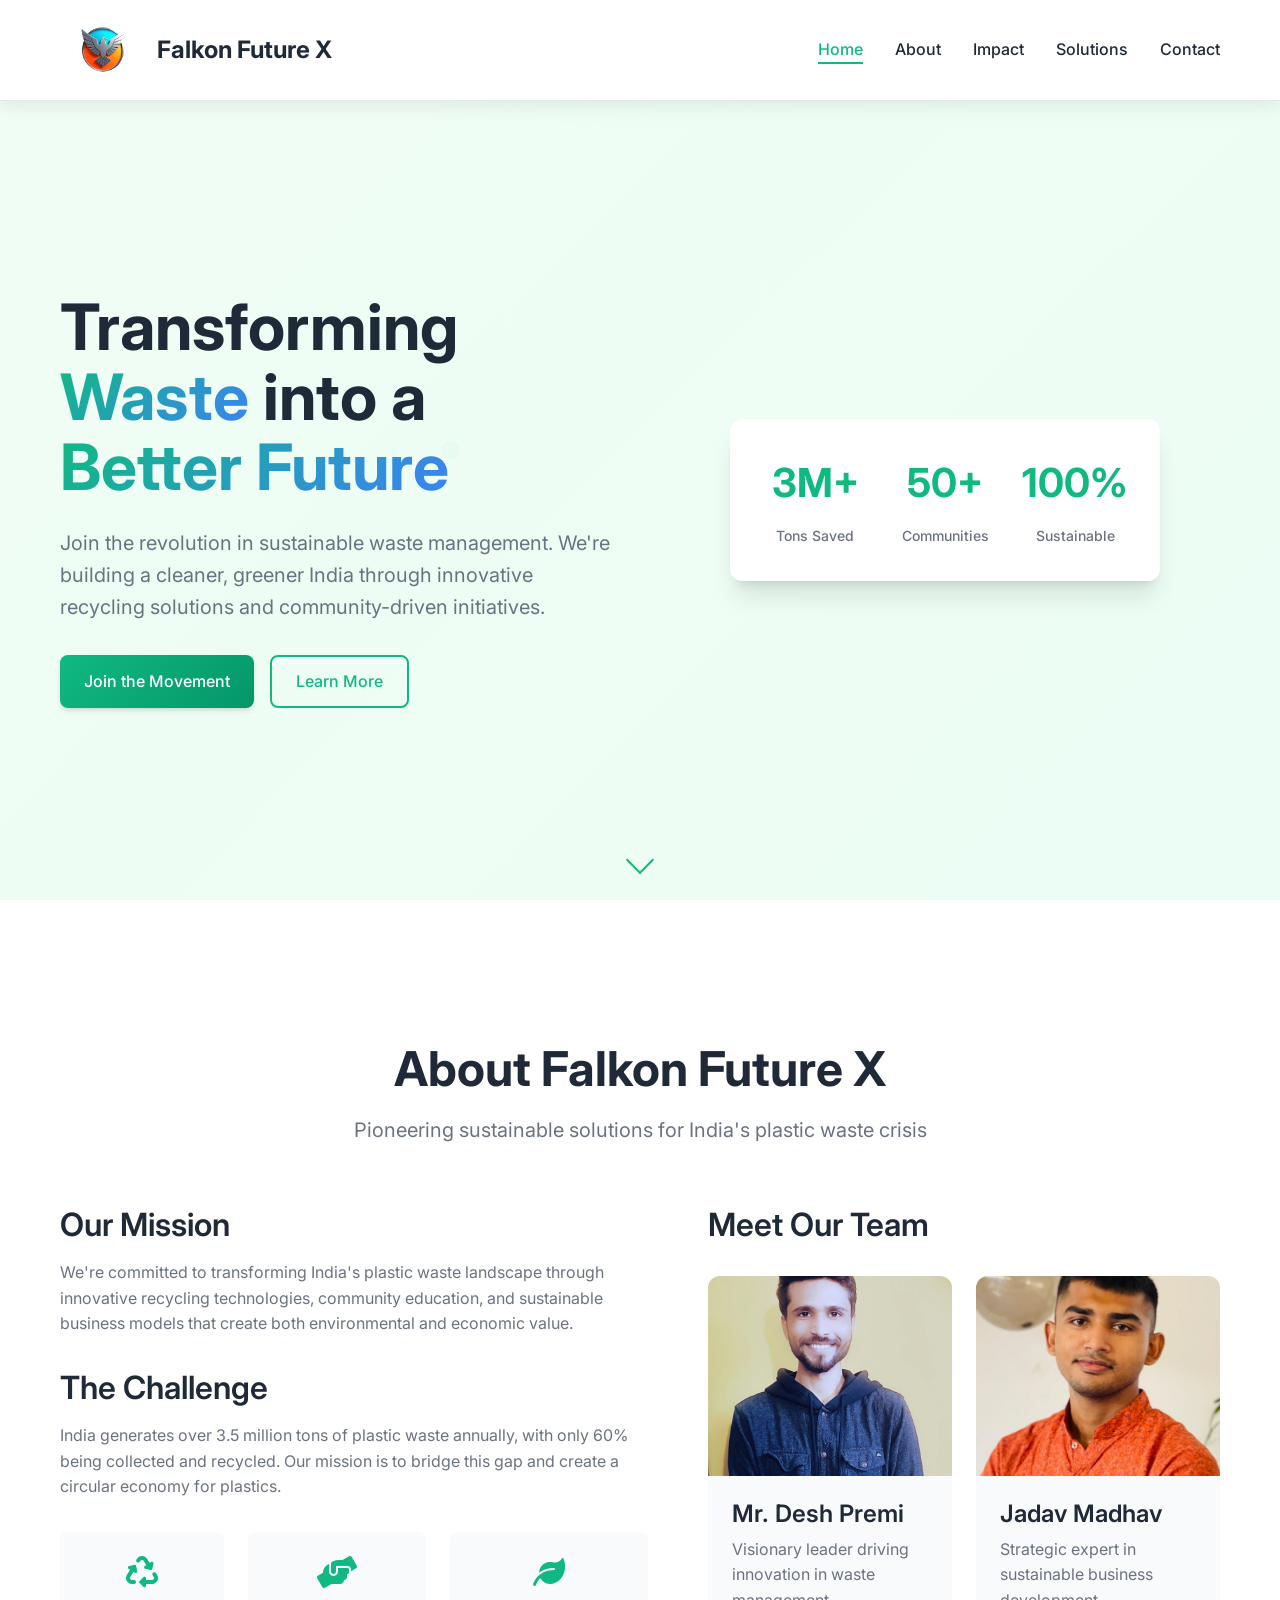
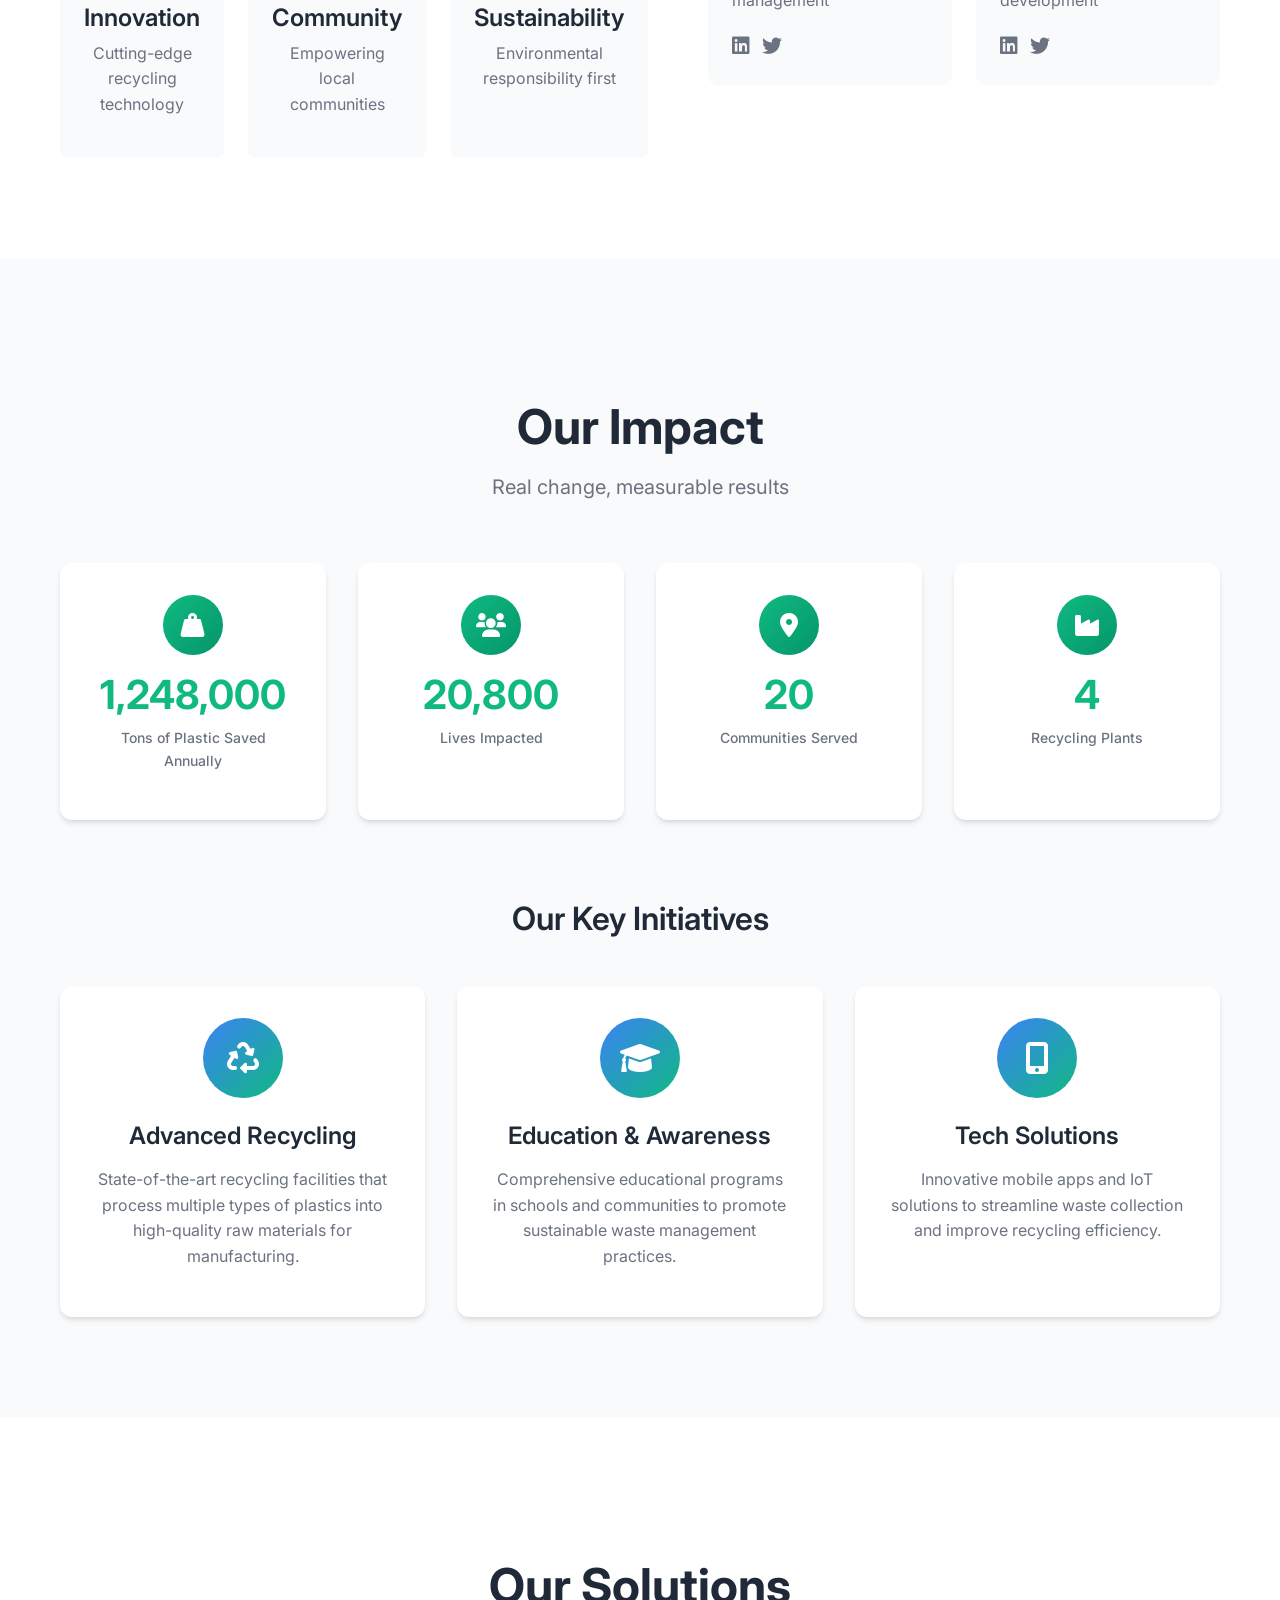
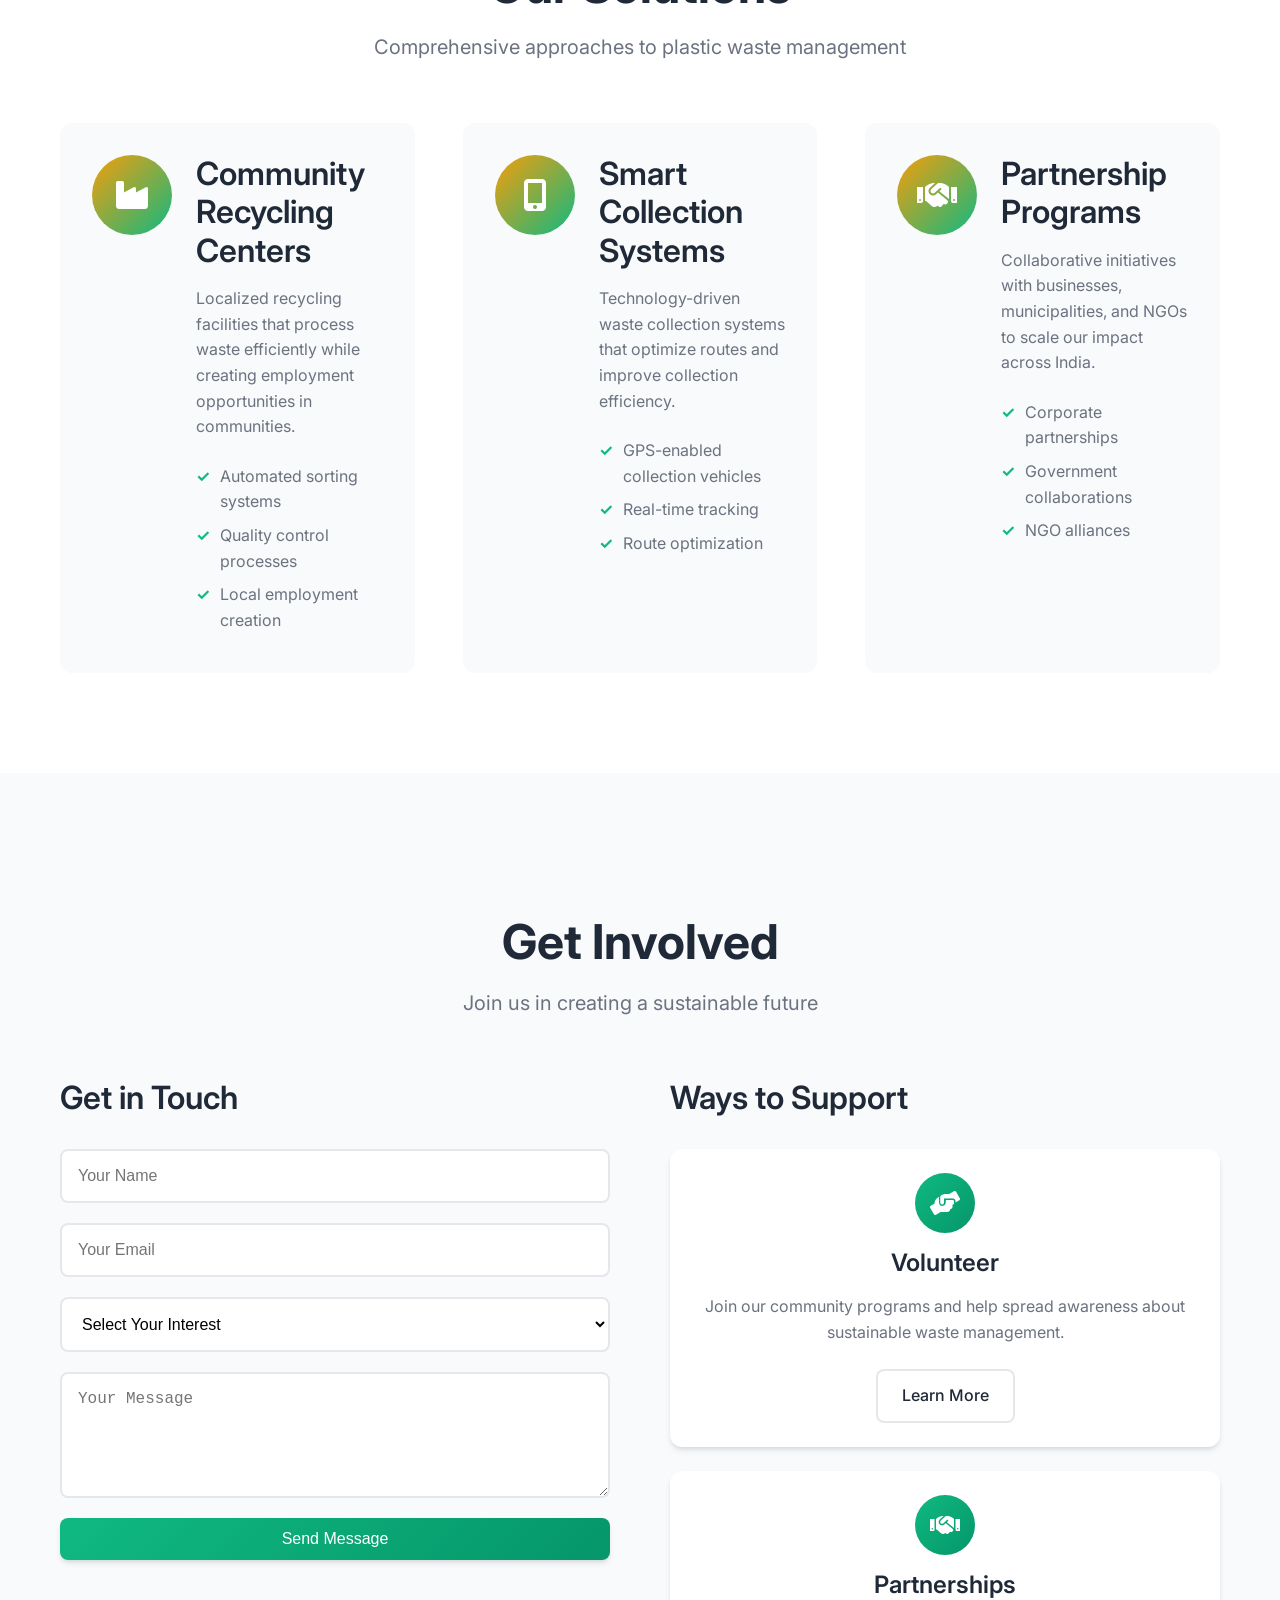
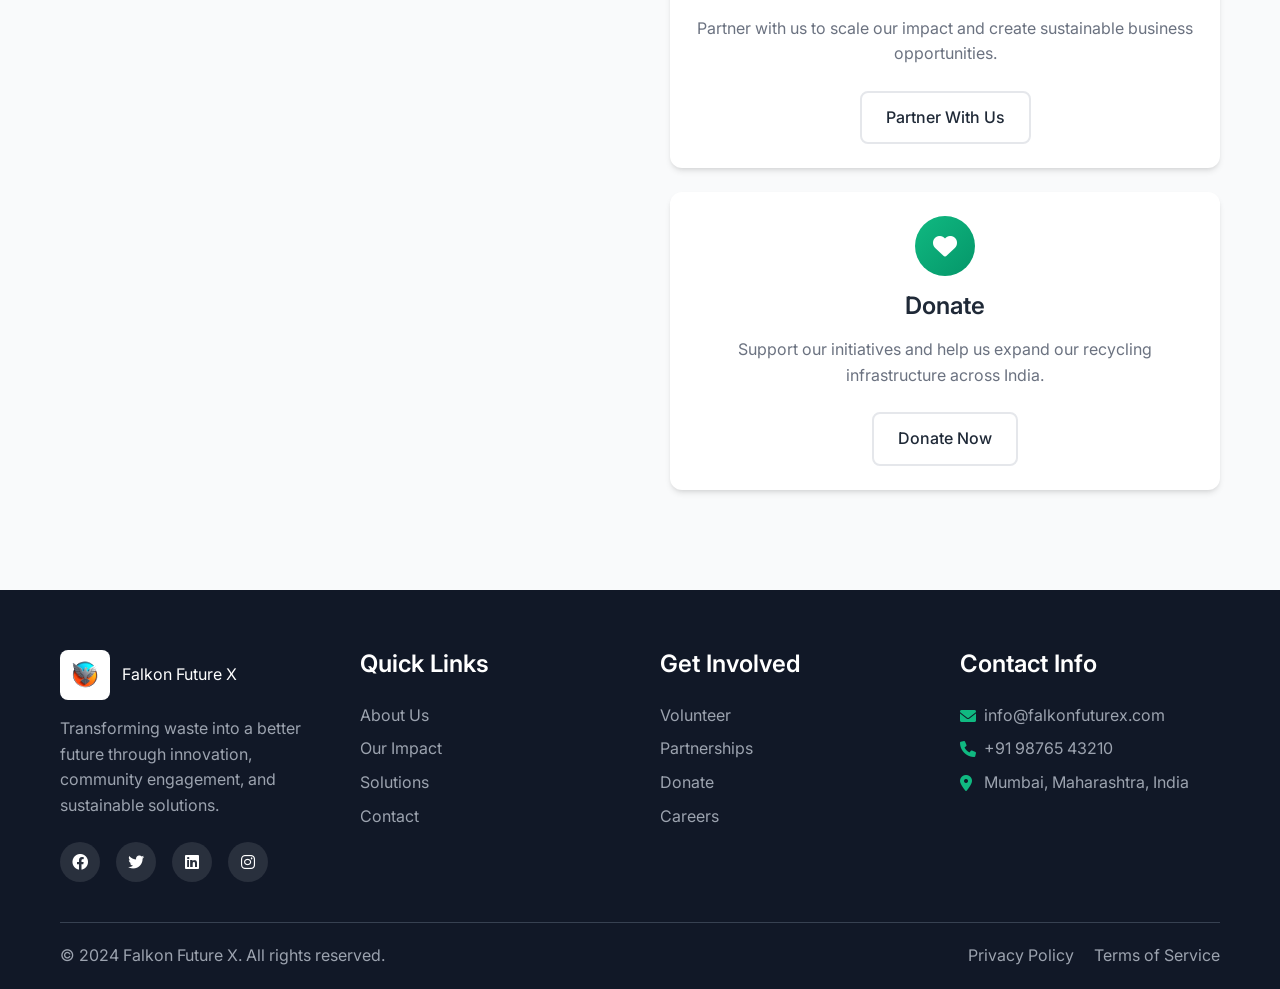
==== index.html @ 0385cdd4 "second commit" ====
<!DOCTYPE html>
<html lang="en">
<head>
    <meta charset="UTF-8">
    <meta name="viewport" content="width=device-width, initial-scale=1.0">
    <title>Falkon Future X - Transforming Waste into a Better Future</title>
    <meta name="description" content="Falkon Future X is leading the charge in transforming plastic waste into sustainable solutions for a better future.">
    <link rel="stylesheet" href="styles.css">
    <link href="https://fonts.googleapis.com/css2?family=Inter:wght@300;400;500;600;700&display=swap" rel="stylesheet">
    <link rel="stylesheet" href="https://cdnjs.cloudflare.com/ajax/libs/font-awesome/6.0.0/css/all.min.css">
</head>
<body>
    <!-- Navigation -->
    <nav class="navbar">
        <div class="nav-container">
            <div class="nav-logo">
                <img src="../BG_logo.jpg" alt="Falkon Future X" class="nav-logo-img">
                <span class="nav-logo-text">Falkon Future X</span>
            </div>
            <ul class="nav-menu">
                <li class="nav-item">
                    <a href="#home" class="nav-link">Home</a>
                </li>
                <li class="nav-item">
                    <a href="#about" class="nav-link">About</a>
                </li>
                <li class="nav-item">
                    <a href="#impact" class="nav-link">Impact</a>
                </li>
                <li class="nav-item">
                    <a href="#solutions" class="nav-link">Solutions</a>
                </li>
                <li class="nav-item">
                    <a href="#contact" class="nav-link">Contact</a>
                </li>
            </ul>
            <div class="hamburger">
                <span class="bar"></span>
                <span class="bar"></span>
                <span class="bar"></span>
            </div>
        </div>
    </nav>

    <!-- Hero Section -->
    <section id="home" class="hero">
        <div class="hero-container">
            <div class="hero-content">
                <h1 class="hero-title">
                    Transforming <span class="highlight">Waste</span> into a 
                    <span class="highlight">Better Future</span>
                </h1>
                <p class="hero-subtitle">
                    Join the revolution in sustainable waste management. We're building a cleaner, greener India through innovative recycling solutions and community-driven initiatives.
                </p>
                <div class="hero-buttons">
                    <a href="#contact" class="btn btn-primary">Join the Movement</a>
                    <a href="#about" class="btn btn-secondary">Learn More</a>
                </div>
            </div>
            <div class="hero-visual">
                <div class="hero-stats">
                    <div class="stat-item">
                        <span class="stat-number">3M+</span>
                        <span class="stat-label">Tons Saved</span>
                    </div>
                    <div class="stat-item">
                        <span class="stat-number">50+</span>
                        <span class="stat-label">Communities</span>
                    </div>
                    <div class="stat-item">
                        <span class="stat-number">100%</span>
                        <span class="stat-label">Sustainable</span>
                    </div>
                </div>
            </div>
        </div>
        <div class="hero-scroll-indicator">
            <div class="scroll-arrow"></div>
        </div>
    </section>

    <!-- About Section -->
    <section id="about" class="about">
        <div class="container">
            <div class="section-header">
                <h2 class="section-title">About Falkon Future X</h2>
                <p class="section-subtitle">Pioneering sustainable solutions for India's plastic waste crisis</p>
            </div>
            
            <div class="about-content">
                <div class="about-text">
                    <h3>Our Mission</h3>
                    <p>We're committed to transforming India's plastic waste landscape through innovative recycling technologies, community education, and sustainable business models that create both environmental and economic value.</p>
                    
                    <h3>The Challenge</h3>
                    <p>India generates over 3.5 million tons of plastic waste annually, with only 60% being collected and recycled. Our mission is to bridge this gap and create a circular economy for plastics.</p>
                    
                    <div class="mission-values">
                        <div class="value-item">
                            <i class="fas fa-recycle"></i>
                            <h4>Innovation</h4>
                            <p>Cutting-edge recycling technology</p>
                        </div>
                        <div class="value-item">
                            <i class="fas fa-hands-helping"></i>
                            <h4>Community</h4>
                            <p>Empowering local communities</p>
                        </div>
                        <div class="value-item">
                            <i class="fas fa-leaf"></i>
                            <h4>Sustainability</h4>
                            <p>Environmental responsibility first</p>
                        </div>
                    </div>
                </div>
                
                <div class="founders-section">
                    <h3>Meet Our Team</h3>
                    <div class="founders">
                        <div class="founder-card">
                            <div class="founder-image">
                                <img src="../founder.jpg" alt="Founder of Falkon Future X">
                            </div>
                            <div class="founder-info">
                                <h4>Mr. Desh Premi</h4>
                                <p>Visionary leader driving innovation in waste management</p>
                                <div class="founder-social">
                                    <a href="#"><i class="fab fa-linkedin"></i></a>
                                    <a href="#"><i class="fab fa-twitter"></i></a>
                                </div>
                            </div>
                        </div>
                        <div class="founder-card">
                            <div class="founder-image">
                                <img src="../co-founder .jpg" alt="Co-Founder of Falkon Future X">
                            </div>
                            <div class="founder-info">
                                <h4>Jadav Madhav</h4>
                                <p>Strategic expert in sustainable business development</p>
                                <div class="founder-social">
                                    <a href="#"><i class="fab fa-linkedin"></i></a>
                                    <a href="#"><i class="fab fa-twitter"></i></a>
                                </div>
                            </div>
                        </div>
                    </div>
                </div>
            </div>
        </div>
    </section>

    <!-- Impact Section -->
    <section id="impact" class="impact">
        <div class="container">
            <div class="section-header">
                <h2 class="section-title">Our Impact</h2>
                <p class="section-subtitle">Real change, measurable results</p>
            </div>
            
            <div class="impact-stats">
                <div class="stat-card">
                    <div class="stat-icon">
                        <i class="fas fa-weight-hanging"></i>
                    </div>
                    <div class="stat-content">
                        <h3 class="stat-number" data-target="3000000">0</h3>
                        <p class="stat-label">Tons of Plastic Saved Annually</p>
                    </div>
                </div>
                <div class="stat-card">
                    <div class="stat-icon">
                        <i class="fas fa-users"></i>
                    </div>
                    <div class="stat-content">
                        <h3 class="stat-number" data-target="50000">0</h3>
                        <p class="stat-label">Lives Impacted</p>
                    </div>
                </div>
                <div class="stat-card">
                    <div class="stat-icon">
                        <i class="fas fa-map-marker-alt"></i>
                    </div>
                    <div class="stat-content">
                        <h3 class="stat-number" data-target="50">0</h3>
                        <p class="stat-label">Communities Served</p>
                    </div>
                </div>
                <div class="stat-card">
                    <div class="stat-icon">
                        <i class="fas fa-industry"></i>
                    </div>
                    <div class="stat-content">
                        <h3 class="stat-number" data-target="10">0</h3>
                        <p class="stat-label">Recycling Plants</p>
                    </div>
                </div>
            </div>
            
            <div class="initiatives">
                <h3>Our Key Initiatives</h3>
                <div class="initiative-cards">
                    <div class="initiative-card">
                        <div class="initiative-icon">
                            <i class="fas fa-recycle"></i>
                        </div>
                        <h4>Advanced Recycling</h4>
                        <p>State-of-the-art recycling facilities that process multiple types of plastics into high-quality raw materials for manufacturing.</p>
                    </div>
                    <div class="initiative-card">
                        <div class="initiative-icon">
                            <i class="fas fa-graduation-cap"></i>
                        </div>
                        <h4>Education & Awareness</h4>
                        <p>Comprehensive educational programs in schools and communities to promote sustainable waste management practices.</p>
                    </div>
                    <div class="initiative-card">
                        <div class="initiative-icon">
                            <i class="fas fa-mobile-alt"></i>
                        </div>
                        <h4>Tech Solutions</h4>
                        <p>Innovative mobile apps and IoT solutions to streamline waste collection and improve recycling efficiency.</p>
                    </div>
                </div>
            </div>
        </div>
    </section>

    <!-- Solutions Section -->
    <section id="solutions" class="solutions">
        <div class="container">
            <div class="section-header">
                <h2 class="section-title">Our Solutions</h2>
                <p class="section-subtitle">Comprehensive approaches to plastic waste management</p>
            </div>
            
            <div class="solutions-grid">
                <div class="solution-item">
                    <div class="solution-image">
                        <i class="fas fa-industry"></i>
                    </div>
                    <div class="solution-content">
                        <h3>Community Recycling Centers</h3>
                        <p>Localized recycling facilities that process waste efficiently while creating employment opportunities in communities.</p>
                        <ul class="solution-features">
                            <li>Automated sorting systems</li>
                            <li>Quality control processes</li>
                            <li>Local employment creation</li>
                        </ul>
                    </div>
                </div>
                
                <div class="solution-item">
                    <div class="solution-image">
                        <i class="fas fa-mobile-alt"></i>
                    </div>
                    <div class="solution-content">
                        <h3>Smart Collection Systems</h3>
                        <p>Technology-driven waste collection systems that optimize routes and improve collection efficiency.</p>
                        <ul class="solution-features">
                            <li>GPS-enabled collection vehicles</li>
                            <li>Real-time tracking</li>
                            <li>Route optimization</li>
                        </ul>
                    </div>
                </div>
                
                <div class="solution-item">
                    <div class="solution-image">
                        <i class="fas fa-handshake"></i>
                    </div>
                    <div class="solution-content">
                        <h3>Partnership Programs</h3>
                        <p>Collaborative initiatives with businesses, municipalities, and NGOs to scale our impact across India.</p>
                        <ul class="solution-features">
                            <li>Corporate partnerships</li>
                            <li>Government collaborations</li>
                            <li>NGO alliances</li>
                        </ul>
                    </div>
                </div>
            </div>
        </div>
    </section>

    <!-- Contact Section -->
    <section id="contact" class="contact">
        <div class="container">
            <div class="section-header">
                <h2 class="section-title">Get Involved</h2>
                <p class="section-subtitle">Join us in creating a sustainable future</p>
            </div>
            
            <div class="contact-content">
                <div class="contact-form">
                    <h3>Get in Touch</h3>
                    <form id="contactForm" class="form">
                        <div class="form-group">
                            <input type="text" id="name" name="name" placeholder="Your Name" required>
                        </div>
                        <div class="form-group">
                            <input type="email" id="email" name="email" placeholder="Your Email" required>
                        </div>
                        <div class="form-group">
                            <select id="interest" name="interest" required>
                                <option value="">Select Your Interest</option>
                                <option value="volunteer">Volunteer</option>
                                <option value="partnership">Partnership</option>
                                <option value="donation">Donation</option>
                                <option value="general">General Inquiry</option>
                            </select>
                        </div>
                        <div class="form-group">
                            <textarea id="message" name="message" placeholder="Your Message" rows="5" required></textarea>
                        </div>
                        <button type="submit" class="btn btn-primary">Send Message</button>
                    </form>
                </div>
                
                <div class="contact-actions">
                    <h3>Ways to Support</h3>
                    <div class="action-cards">
                        <div class="action-card">
                            <div class="action-icon">
                                <i class="fas fa-hands-helping"></i>
                            </div>
                            <h4>Volunteer</h4>
                            <p>Join our community programs and help spread awareness about sustainable waste management.</p>
                            <a href="#" class="btn btn-outline">Learn More</a>
                        </div>
                        
                        <div class="action-card">
                            <div class="action-icon">
                                <i class="fas fa-handshake"></i>
                            </div>
                            <h4>Partnerships</h4>
                            <p>Partner with us to scale our impact and create sustainable business opportunities.</p>
                            <a href="#" class="btn btn-outline">Partner With Us</a>
                        </div>
                        
                        <div class="action-card">
                            <div class="action-icon">
                                <i class="fas fa-heart"></i>
                            </div>
                            <h4>Donate</h4>
                            <p>Support our initiatives and help us expand our recycling infrastructure across India.</p>
                            <a href="#" class="btn btn-outline">Donate Now</a>
                        </div>
                    </div>
                </div>
            </div>
        </div>
    </section>

    <!-- Footer -->
    <footer class="footer">
        <div class="container">
            <div class="footer-content">
                <div class="footer-section">
                    <div class="footer-logo">
                        <img src="../BG_logo.jpg" alt="Falkon Future X" class="footer-logo-img">
                        <span>Falkon Future X</span>
                    </div>
                    <p>Transforming waste into a better future through innovation, community engagement, and sustainable solutions.</p>
                    <div class="social-links">
                        <a href="#"><i class="fab fa-facebook"></i></a>
                        <a href="#"><i class="fab fa-twitter"></i></a>
                        <a href="#"><i class="fab fa-linkedin"></i></a>
                        <a href="#"><i class="fab fa-instagram"></i></a>
                    </div>
                </div>
                
                <div class="footer-section">
                    <h4>Quick Links</h4>
                    <ul>
                        <li><a href="#about">About Us</a></li>
                        <li><a href="#impact">Our Impact</a></li>
                        <li><a href="#solutions">Solutions</a></li>
                        <li><a href="#contact">Contact</a></li>
                    </ul>
                </div>
                
                <div class="footer-section">
                    <h4>Get Involved</h4>
                    <ul>
                        <li><a href="#">Volunteer</a></li>
                        <li><a href="#">Partnerships</a></li>
                        <li><a href="#">Donate</a></li>
                        <li><a href="#">Careers</a></li>
                    </ul>
                </div>
                
                <div class="footer-section">
                    <h4>Contact Info</h4>
                    <div class="contact-info">
                        <p><i class="fas fa-envelope"></i> info@falkonfuturex.com</p>
                        <p><i class="fas fa-phone"></i> +91 98765 43210</p>
                        <p><i class="fas fa-map-marker-alt"></i> Mumbai, Maharashtra, India</p>
                    </div>
                </div>
            </div>
            
            <div class="footer-bottom">
                <p>&copy; 2024 Falkon Future X. All rights reserved.</p>
                <div class="footer-links">
                    <a href="#">Privacy Policy</a>
                    <a href="#">Terms of Service</a>
                </div>
            </div>
        </div>
    </footer>

    <script src="scripts.js"></script>




















</body>
</html>
---- styles.css ----
/* CSS Variables */
:root {
    --primary-color: #10b981;
    --primary-dark: #059669;
    --secondary-color: #3b82f6;
    --accent-color: #f59e0b;
    --text-primary: #1f2937;
    --text-secondary: #6b7280;
    --text-light: #9ca3af;
    --bg-primary: #ffffff;
    --bg-secondary: #f9fafb;
    --bg-dark: #111827;
    --border-color: #e5e7eb;
    --shadow-sm: 0 1px 2px 0 rgb(0 0 0 / 0.05);
    --shadow-md: 0 4px 6px -1px rgb(0 0 0 / 0.1), 0 2px 4px -2px rgb(0 0 0 / 0.1);
    --shadow-lg: 0 10px 15px -3px rgb(0 0 0 / 0.1), 0 4px 6px -4px rgb(0 0 0 / 0.1);
    --shadow-xl: 0 20px 25px -5px rgb(0 0 0 / 0.1), 0 8px 10px -6px rgb(0 0 0 / 0.1);
    --border-radius: 8px;
    --border-radius-lg: 12px;
    --transition: all 0.3s ease;
}

/* Reset and Base Styles */
* {
    margin: 0;
    padding: 0;
    box-sizing: border-box;
}

html {
    scroll-behavior: smooth;
}

body {
    font-family: 'Inter', -apple-system, BlinkMacSystemFont, 'Segoe UI', Roboto, sans-serif;
    line-height: 1.6;
    color: var(--text-primary);
    background-color: var(--bg-primary);
    overflow-x: hidden;
}

.container {
    max-width: 1200px;
    margin: 0 auto;
    padding: 0 20px;
}

/* Typography */
h1, h2, h3, h4, h5, h6 {
    font-weight: 600;
    line-height: 1.2;
    margin-bottom: 1rem;
}

h1 { font-size: clamp(2.5rem, 5vw, 4rem); }
h2 { font-size: clamp(2rem, 4vw, 3rem); }
h3 { font-size: clamp(1.5rem, 3vw, 2rem); }
h4 { font-size: clamp(1.25rem, 2.5vw, 1.5rem); }

p {
    margin-bottom: 1rem;
    color: var(--text-secondary);
}

/* Buttons */
.btn {
    display: inline-flex;
    align-items: center;
    justify-content: center;
    padding: 12px 24px;
    border-radius: var(--border-radius);
    text-decoration: none;
    font-weight: 500;
    transition: var(--transition);
    border: none;
    cursor: pointer;
    font-size: 1rem;
    gap: 8px;
}

.btn-primary {
    background: linear-gradient(135deg, var(--primary-color), var(--primary-dark));
    color: white;
    box-shadow: var(--shadow-md);
}

.btn-primary:hover {
    transform: translateY(-2px);
    box-shadow: var(--shadow-lg);
}

.btn-secondary {
    background: transparent;
    color: var(--primary-color);
    border: 2px solid var(--primary-color);
}

.btn-secondary:hover {
    background: var(--primary-color);
    color: white;
    transform: translateY(-2px);
}

.btn-outline {
    background: transparent;
    color: var(--text-primary);
    border: 2px solid var(--border-color);
}

.btn-outline:hover {
    border-color: var(--primary-color);
    color: var(--primary-color);
}

/* Navigation */
.navbar {
    position: fixed;
    top: 0;
    width: 100%;
    background: rgba(255, 255, 255, 0.98);
    backdrop-filter: blur(15px);
    z-index: 1000;
    transition: var(--transition);
    border-bottom: 1px solid var(--border-color);
    box-shadow: 0 2px 20px rgba(0, 0, 0, 0.1);
}

.nav-container {
    max-width: 1200px;
    margin: 0 auto;
    padding: 0 20px;
    display: flex;
    justify-content: space-between;
    align-items: center;
    height: 100px;
}

.nav-logo {
    display: flex;
    align-items: center;
    gap: 12px;
}

.nav-logo-img {
    width: 85px;
    height: 85px;
    border-radius: 8px;
    object-fit: contain;
    filter: brightness(1.1) contrast(1.1);
}

.nav-logo-text {
    font-weight: 700;
    font-size: 1.5rem;
    color: var(--text-primary);
}

.nav-menu {
    display: flex;
    list-style: none;
    gap: 32px;
}

.nav-link {
    text-decoration: none;
    color: var(--text-primary);
    font-weight: 500;
    transition: var(--transition);
    position: relative;
}

.nav-link:hover {
    color: var(--primary-color);
}

.nav-link::after {
    content: '';
    position: absolute;
    bottom: -5px;
    left: 0;
    width: 0;
    height: 2px;
    background: var(--primary-color);
    transition: var(--transition);
}

.nav-link:hover::after {
    width: 100%;
}

.hamburger {
    display: none;
    flex-direction: column;
    cursor: pointer;
}

.bar {
    width: 25px;
    height: 3px;
    background: var(--text-primary);
    margin: 3px 0;
    transition: var(--transition);
}

/* Hero Section */
.hero {
    min-height: 100vh;
    display: flex;
    align-items: center;
    background: linear-gradient(135deg, #f0fdf4 0%, #ecfdf5 100%);
    position: relative;
    overflow: hidden;
    padding-top: 100px; /* Add padding to account for fixed navbar */
}

.hero::before {
    content: '';
    position: absolute;
    top: 0;
    left: 0;
    right: 0;
    bottom: 0;
    background: url('data:image/svg+xml,<svg xmlns="http://www.w3.org/2000/svg" viewBox="0 0 100 100"><defs><pattern id="grain" width="100" height="100" patternUnits="userSpaceOnUse"><circle cx="50" cy="50" r="1" fill="%2310b981" opacity="0.1"/></pattern></defs><rect width="100" height="100" fill="url(%23grain)"/></svg>');
    opacity: 0.3;
}

.hero-container {
    max-width: 1200px;
    margin: 0 auto;
    padding: 0 20px;
    display: grid;
    grid-template-columns: 1fr 1fr;
    gap: 60px;
    align-items: center;
    position: relative;
    z-index: 1;
}

.hero-title {
    font-size: clamp(2.5rem, 5vw, 4rem);
    font-weight: 700;
    line-height: 1.1;
    margin-bottom: 1.5rem;
    color: var(--text-primary);
}

.highlight {
    background: linear-gradient(135deg, var(--primary-color), var(--secondary-color));
    -webkit-background-clip: text;
    -webkit-text-fill-color: transparent;
    background-clip: text;
}

.hero-subtitle {
    font-size: 1.25rem;
    color: var(--text-secondary);
    margin-bottom: 2rem;
    line-height: 1.6;
}

.hero-buttons {
    display: flex;
    gap: 16px;
    flex-wrap: wrap;
}

.hero-visual {
    display: flex;
    justify-content: center;
    align-items: center;
}

.hero-stats {
    display: grid;
    grid-template-columns: repeat(3, 1fr);
    gap: 24px;
    background: white;
    padding: 32px;
    border-radius: var(--border-radius-lg);
    box-shadow: var(--shadow-xl);
}

.stat-item {
    text-align: center;
}

.stat-number {
    display: block;
    font-size: 2rem;
    font-weight: 700;
    color: var(--primary-color);
    margin-bottom: 8px;
}

.stat-label {
    font-size: 0.875rem;
    color: var(--text-secondary);
    font-weight: 500;
}

.hero-scroll-indicator {
    position: absolute;
    bottom: 30px;
    left: 50%;
    transform: translateX(-50%);
    animation: bounce 2s infinite;
}

.scroll-arrow {
    width: 20px;
    height: 20px;
    border-right: 2px solid var(--primary-color);
    border-bottom: 2px solid var(--primary-color);
    transform: rotate(45deg);
}

@keyframes bounce {
    0%, 20%, 50%, 80%, 100% { transform: translateX(-50%) translateY(0); }
    40% { transform: translateX(-50%) translateY(-10px); }
    60% { transform: translateX(-50%) translateY(-5px); }
}

/* Section Headers */
.section-header {
    text-align: center;
    margin-bottom: 60px;
    padding-top: 20px; /* Extra padding to prevent overlap */
}

.section-title {
    font-size: clamp(2rem, 4vw, 3rem);
    font-weight: 700;
    color: var(--text-primary);
    margin-bottom: 1rem;
}

.section-subtitle {
    font-size: 1.25rem;
    color: var(--text-secondary);
    max-width: 600px;
    margin: 0 auto;
}

/* About Section */
.about {
    padding: 120px 0 100px;
    background: var(--bg-primary);
}

.about-content {
    display: grid;
    grid-template-columns: 1fr 1fr;
    gap: 60px;
    align-items: start;
}

.about-text h3 {
    color: var(--text-primary);
    margin-bottom: 1rem;
    margin-top: 2rem;
}

.about-text h3:first-child {
    margin-top: 0;
}

.mission-values {
    display: grid;
    grid-template-columns: repeat(3, 1fr);
    gap: 24px;
    margin-top: 2rem;
}

.value-item {
    text-align: center;
    padding: 24px;
    background: var(--bg-secondary);
    border-radius: var(--border-radius);
    transition: var(--transition);
}

.value-item:hover {
    transform: translateY(-5px);
    box-shadow: var(--shadow-lg);
}

.value-item i {
    font-size: 2rem;
    color: var(--primary-color);
    margin-bottom: 1rem;
}

.value-item h4 {
    color: var(--text-primary);
    margin-bottom: 0.5rem;
}

.founders-section h3 {
    color: var(--text-primary);
    margin-bottom: 2rem;
}

.founders {
    display: grid;
    grid-template-columns: 1fr 1fr;
    gap: 24px;
}

.founder-card {
    background: var(--bg-secondary);
    border-radius: var(--border-radius-lg);
    overflow: hidden;
    transition: var(--transition);
}

.founder-card:hover {
    transform: translateY(-5px);
    box-shadow: var(--shadow-lg);
}

.founder-image {
    width: 100%;
    height: 200px;
    overflow: hidden;
}

.founder-image img {
    width: 100%;
    height: 100%;
    object-fit: cover;
    transition: var(--transition);
}

.founder-card:hover .founder-image img {
    transform: scale(1.05);
}

.founder-info {
    padding: 24px;
}

.founder-info h4 {
    color: var(--text-primary);
    margin-bottom: 0.5rem;
}

.founder-info p {
    color: var(--text-secondary);
    margin-bottom: 1rem;
}

.founder-social {
    display: flex;
    gap: 12px;
}

.founder-social a {
    color: var(--text-secondary);
    font-size: 1.25rem;
    transition: var(--transition);
}

.founder-social a:hover {
    color: var(--primary-color);
}

/* Impact Section */
.impact {
    padding: 120px 0 100px;
    background: var(--bg-secondary);
}

.impact-stats {
    display: grid;
    grid-template-columns: repeat(auto-fit, minmax(250px, 1fr));
    gap: 32px;
    margin-bottom: 80px;
}

.stat-card {
    background: white;
    padding: 32px;
    border-radius: var(--border-radius-lg);
    text-align: center;
    box-shadow: var(--shadow-md);
    transition: var(--transition);
}

.stat-card:hover {
    transform: translateY(-5px);
    box-shadow: var(--shadow-xl);
}

.stat-icon {
    width: 60px;
    height: 60px;
    background: linear-gradient(135deg, var(--primary-color), var(--primary-dark));
    border-radius: 50%;
    display: flex;
    align-items: center;
    justify-content: center;
    margin: 0 auto 1rem;
}

.stat-icon i {
    font-size: 1.5rem;
    color: white;
}

.stat-number {
    font-size: 2.5rem;
    font-weight: 700;
    color: var(--primary-color);
    margin-bottom: 0.5rem;
}

.stat-label {
    color: var(--text-secondary);
    font-weight: 500;
}

.initiatives h3 {
    text-align: center;
    margin-bottom: 3rem;
    color: var(--text-primary);
}

.initiative-cards {
    display: grid;
    grid-template-columns: repeat(auto-fit, minmax(300px, 1fr));
    gap: 32px;
}

.initiative-card {
    background: white;
    padding: 32px;
    border-radius: var(--border-radius-lg);
    text-align: center;
    box-shadow: var(--shadow-md);
    transition: var(--transition);
}

.initiative-card:hover {
    transform: translateY(-5px);
    box-shadow: var(--shadow-xl);
}

.initiative-icon {
    width: 80px;
    height: 80px;
    background: linear-gradient(135deg, var(--secondary-color), var(--primary-color));
    border-radius: 50%;
    display: flex;
    align-items: center;
    justify-content: center;
    margin: 0 auto 1.5rem;
}

.initiative-icon i {
    font-size: 2rem;
    color: white;
}

.initiative-card h4 {
    color: var(--text-primary);
    margin-bottom: 1rem;
}

.initiative-card p {
    color: var(--text-secondary);
}

/* Solutions Section */
.solutions {
    padding: 120px 0 100px;
    background: var(--bg-primary);
}

.solutions-grid {
    display: grid;
    grid-template-columns: repeat(auto-fit, minmax(350px, 1fr));
    gap: 48px;
}

.solution-item {
    display: grid;
    grid-template-columns: auto 1fr;
    gap: 24px;
    align-items: start;
    padding: 32px;
    background: var(--bg-secondary);
    border-radius: var(--border-radius-lg);
    transition: var(--transition);
}

.solution-item:hover {
    transform: translateY(-5px);
    box-shadow: var(--shadow-lg);
}

.solution-image {
    width: 80px;
    height: 80px;
    background: linear-gradient(135deg, var(--accent-color), var(--primary-color));
    border-radius: 50%;
    display: flex;
    align-items: center;
    justify-content: center;
    flex-shrink: 0;
}

.solution-image i {
    font-size: 2rem;
    color: white;
}

.solution-content h3 {
    color: var(--text-primary);
    margin-bottom: 1rem;
}

.solution-content p {
    color: var(--text-secondary);
    margin-bottom: 1.5rem;
}

.solution-features {
    list-style: none;
}

.solution-features li {
    color: var(--text-secondary);
    margin-bottom: 0.5rem;
    position: relative;
    padding-left: 1.5rem;
}

.solution-features li::before {
    content: '✓';
    position: absolute;
    left: 0;
    color: var(--primary-color);
    font-weight: bold;
}

/* Contact Section */
.contact {
    padding: 120px 0 100px;
    background: var(--bg-secondary);
}

.contact-content {
    display: grid;
    grid-template-columns: 1fr 1fr;
    gap: 60px;
}

.contact-form h3 {
    color: var(--text-primary);
    margin-bottom: 2rem;
}

.form {
    display: flex;
    flex-direction: column;
    gap: 20px;
}

.form-group {
    display: flex;
    flex-direction: column;
}

.form-group input,
.form-group select,
.form-group textarea {
    padding: 16px;
    border: 2px solid var(--border-color);
    border-radius: var(--border-radius);
    font-size: 1rem;
    transition: var(--transition);
    background: white;
}

.form-group input:focus,
.form-group select:focus,
.form-group textarea:focus {
    outline: none;
    border-color: var(--primary-color);
    box-shadow: 0 0 0 3px rgba(16, 185, 129, 0.1);
}

.contact-actions h3 {
    color: var(--text-primary);
    margin-bottom: 2rem;
}

.action-cards {
    display: grid;
    gap: 24px;
}

.action-card {
    background: white;
    padding: 24px;
    border-radius: var(--border-radius-lg);
    text-align: center;
    box-shadow: var(--shadow-md);
    transition: var(--transition);
}

.action-card:hover {
    transform: translateY(-5px);
    box-shadow: var(--shadow-lg);
}

.action-icon {
    width: 60px;
    height: 60px;
    background: linear-gradient(135deg, var(--primary-color), var(--primary-dark));
    border-radius: 50%;
    display: flex;
    align-items: center;
    justify-content: center;
    margin: 0 auto 1rem;
}

.action-icon i {
    font-size: 1.5rem;
    color: white;
}

.action-card h4 {
    color: var(--text-primary);
    margin-bottom: 1rem;
}

.action-card p {
    color: var(--text-secondary);
    margin-bottom: 1.5rem;
}

/* Footer */
.footer {
    background: var(--bg-dark);
    color: white;
    padding: 60px 0 20px;
}

.footer-content {
    display: grid;
    grid-template-columns: repeat(auto-fit, minmax(250px, 1fr));
    gap: 40px;
    margin-bottom: 40px;
}

.footer-logo {
    display: flex;
    align-items: center;
    gap: 12px;
    margin-bottom: 1rem;
}

.footer-logo-img {
    width: 50px;
    height: 50px;
    border-radius: 8px;
    object-fit: contain;
    filter: brightness(1.1) contrast(1.1);
}

.footer-section h4 {
    color: white;
    margin-bottom: 1.5rem;
}

.footer-section p {
    color: #9ca3af;
    margin-bottom: 1.5rem;
}

.footer-section ul {
    list-style: none;
}

.footer-section ul li {
    margin-bottom: 0.5rem;
}

.footer-section ul li a {
    color: #9ca3af;
    text-decoration: none;
    transition: var(--transition);
}

.footer-section ul li a:hover {
    color: var(--primary-color);
}

.social-links {
    display: flex;
    gap: 16px;
}

.social-links a {
    width: 40px;
    height: 40px;
    background: rgba(255, 255, 255, 0.1);
    border-radius: 50%;
    display: flex;
    align-items: center;
    justify-content: center;
    color: white;
    text-decoration: none;
    transition: var(--transition);
}

.social-links a:hover {
    background: var(--primary-color);
    transform: translateY(-2px);
}

.contact-info p {
    display: flex;
    align-items: center;
    gap: 8px;
    color: #9ca3af;
    margin-bottom: 0.5rem;
}

.contact-info i {
    color: var(--primary-color);
    width: 16px;
}

.footer-bottom {
    border-top: 1px solid #374151;
    padding-top: 20px;
    display: flex;
    justify-content: space-between;
    align-items: center;
    flex-wrap: wrap;
    gap: 20px;
}

.footer-bottom p {
    color: #9ca3af;
    margin: 0;
}

.footer-links {
    display: flex;
    gap: 20px;
}

.footer-links a {
    color: #9ca3af;
    text-decoration: none;
    transition: var(--transition);
}

.footer-links a:hover {
    color: var(--primary-color);
}

/* Responsive Design */

/* Large Tablets and Small Laptops */
@media (max-width: 1024px) {
    .container {
        padding: 0 30px;
    }
    
    .hero-container {
        gap: 40px;
    }
    
    .hero-stats {
        grid-template-columns: repeat(3, 1fr);
        gap: 20px;
        padding: 24px;
    }
    
    .about-content {
        gap: 40px;
    }
    
    .solutions-grid {
        grid-template-columns: repeat(auto-fit, minmax(300px, 1fr));
        gap: 32px;
    }
}

/* Tablets */
@media (max-width: 768px) {
    .nav-container {
        height: 90px;
        padding: 0 16px;
    }
    
    .nav-logo-img {
        width: 70px;
        height: 70px;
    }
    
    .nav-logo-text {
        font-size: 1.25rem;
    }
    
    .nav-menu {
        position: fixed;
        left: -100%;
        top: 90px;
        flex-direction: column;
        background-color: white;
        width: 100%;
        text-align: center;
        transition: 0.3s;
        box-shadow: var(--shadow-lg);
        padding: 20px 0;
    }

    .nav-menu.active {
        left: 0;
    }

    .hamburger {
        display: flex;
    }

    .hamburger.active .bar:nth-child(2) {
        opacity: 0;
    }

    .hamburger.active .bar:nth-child(1) {
        transform: translateY(8px) rotate(45deg);
    }

    .hamburger.active .bar:nth-child(3) {
        transform: translateY(-8px) rotate(-45deg);
    }

    .hero {
        padding-top: 90px;
    }
    
    .hero-container {
        grid-template-columns: 1fr;
        text-align: center;
        gap: 40px;
    }

    .hero-buttons {
        justify-content: center;
    }
    
    .hero-stats {
        grid-template-columns: repeat(3, 1fr);
        gap: 16px;
        padding: 20px;
    }

    .about-content {
        grid-template-columns: 1fr;
        gap: 40px;
    }

    .mission-values {
        grid-template-columns: repeat(3, 1fr);
        gap: 16px;
    }

    .founders {
        grid-template-columns: 1fr 1fr;
        gap: 20px;
    }
    
    .founder-card {
        padding: 16px;
    }
    
    .founder-image {
        height: 150px;
    }

    .contact-content {
        grid-template-columns: 1fr;
        gap: 40px;
    }
    
    .impact-stats {
        grid-template-columns: repeat(2, 1fr);
        gap: 24px;
    }
    
    .initiative-cards {
        grid-template-columns: repeat(auto-fit, minmax(250px, 1fr));
        gap: 24px;
    }
    
    .solutions-grid {
        grid-template-columns: 1fr;
        gap: 32px;
    }
    
    .solution-item {
        grid-template-columns: 1fr;
        text-align: center;
        gap: 20px;
    }
    
    .solution-image {
        margin: 0 auto;
    }

    .footer-content {
        grid-template-columns: repeat(2, 1fr);
        gap: 30px;
    }

    .footer-bottom {
        flex-direction: column;
        text-align: center;
        gap: 16px;
    }
}

/* Mobile Devices */
@media (max-width: 480px) {
    .container {
        padding: 0 16px;
    }
    
    .nav-container {
        height: 80px;
        padding: 0 12px;
    }
    
    .nav-logo-img {
        width: 60px;
        height: 60px;
    }
    
    .nav-logo-text {
        font-size: 1.1rem;
    }
    
    .nav-menu {
        top: 80px;
    }
    
    .hero {
        padding-top: 80px;
        min-height: 90vh;
    }
    
    .hero-title {
        font-size: clamp(2rem, 8vw, 2.5rem);
    }
    
    .hero-subtitle {
        font-size: 1rem;
    }
    
    .hero-buttons {
        flex-direction: column;
        gap: 12px;
    }
    
    .btn {
        width: 100%;
        justify-content: center;
    }

    .hero-stats {
        grid-template-columns: 1fr;
        gap: 16px;
        padding: 16px;
    }
    
    .stat-number {
        font-size: 2rem;
    }
    
    .stat-label {
        font-size: 0.8rem;
    }

    .section-title {
        font-size: clamp(1.5rem, 6vw, 2rem);
    }
    
    .section-subtitle {
        font-size: 1rem;
    }
    
    .about, .impact, .solutions, .contact {
        padding: 80px 0 60px;
    }

    .mission-values {
        grid-template-columns: 1fr;
        gap: 16px;
    }
    
    .value-item {
        padding: 20px 16px;
    }
    
    .value-item i {
        font-size: 1.5rem;
    }

    .founders {
        grid-template-columns: 1fr;
        gap: 24px;
    }
    
    .founder-image {
        height: 180px;
    }
    
    .founder-info {
        padding: 20px 16px;
    }

    .impact-stats {
        grid-template-columns: 1fr;
        gap: 20px;
    }
    
    .stat-card {
        padding: 24px 20px;
    }
    
    .stat-number {
        font-size: 2rem;
    }
    
    .initiative-cards {
        grid-template-columns: 1fr;
        gap: 20px;
    }
    
    .initiative-card {
        padding: 24px 20px;
    }
    
    .initiative-icon {
        width: 60px;
        height: 60px;
    }
    
    .initiative-icon i {
        font-size: 1.5rem;
    }

    .solutions-grid {
        grid-template-columns: 1fr;
        gap: 24px;
    }
    
    .solution-item {
        grid-template-columns: 1fr;
        text-align: center;
        padding: 24px 20px;
        gap: 16px;
    }
    
    .solution-image {
        margin: 0 auto;
        width: 60px;
        height: 60px;
    }
    
    .solution-image i {
        font-size: 1.5rem;
    }

    .contact-content {
        gap: 32px;
    }
    
    .contact-form, .contact-actions {
        padding: 0;
    }
    
    .action-cards {
        gap: 20px;
    }
    
    .action-card {
        padding: 20px 16px;
    }
    
    .action-icon {
        width: 50px;
        height: 50px;
    }
    
    .action-icon i {
        font-size: 1.25rem;
    }

    .footer-content {
        grid-template-columns: 1fr;
        gap: 24px;
        text-align: center;
    }
    
    .footer-section {
        padding: 0;
    }
    
    .social-links {
        justify-content: center;
    }
    
    .footer-bottom {
        gap: 12px;
    }
}

/* Extra Small Mobile Devices */
@media (max-width: 360px) {
    .container {
        padding: 0 12px;
    }
    
    .nav-container {
        height: 70px;
    }
    
    .nav-logo-img {
        width: 50px;
        height: 50px;
    }
    
    .nav-logo-text {
        font-size: 1rem;
    }
    
    .nav-menu {
        top: 70px;
    }
    
    .hero {
        padding-top: 70px;
    }
    
    .hero-title {
        font-size: 1.8rem;
    }
    
    .hero-subtitle {
        font-size: 0.9rem;
    }
    
    .section-title {
        font-size: 1.5rem;
    }
    
    .section-subtitle {
        font-size: 0.9rem;
    }
    
    .about, .impact, .solutions, .contact {
        padding: 60px 0 40px;
    }
    
    .stat-card, .initiative-card, .action-card {
        padding: 20px 16px;
    }
    
    .founder-image {
        height: 150px;
    }
    
    .solution-image {
        width: 50px;
        height: 50px;
    }
    
    .solution-image i {
        font-size: 1.25rem;
    }
}

/* Animations */
@keyframes fadeInUp {
    from {
        opacity: 0;
        transform: translateY(30px);
    }
    to {
        opacity: 1;
        transform: translateY(0);
    }
}

@keyframes fadeInLeft {
    from {
        opacity: 0;
        transform: translateX(-30px);
    }
    to {
        opacity: 1;
        transform: translateX(0);
    }
}

@keyframes fadeInRight {
    from {
        opacity: 0;
        transform: translateX(30px);
    }
    to {
        opacity: 1;
        transform: translateX(0);
    }
}

.fade-in-up {
    animation: fadeInUp 0.6s ease-out;
}

.fade-in-left {
    animation: fadeInLeft 0.6s ease-out;
}

.fade-in-right {
    animation: fadeInRight 0.6s ease-out;
}

/* Utility Classes */
.text-center { text-align: center; }
.text-left { text-align: left; }
.text-right { text-align: right; }

.mb-1 { margin-bottom: 0.5rem; }
.mb-2 { margin-bottom: 1rem; }
.mb-3 { margin-bottom: 1.5rem; }
.mb-4 { margin-bottom: 2rem; }

.mt-1 { margin-top: 0.5rem; }
.mt-2 { margin-top: 1rem; }
.mt-3 { margin-top: 1.5rem; }
.mt-4 { margin-top: 2rem; }

.hidden { display: none; }
.visible { display: block; }
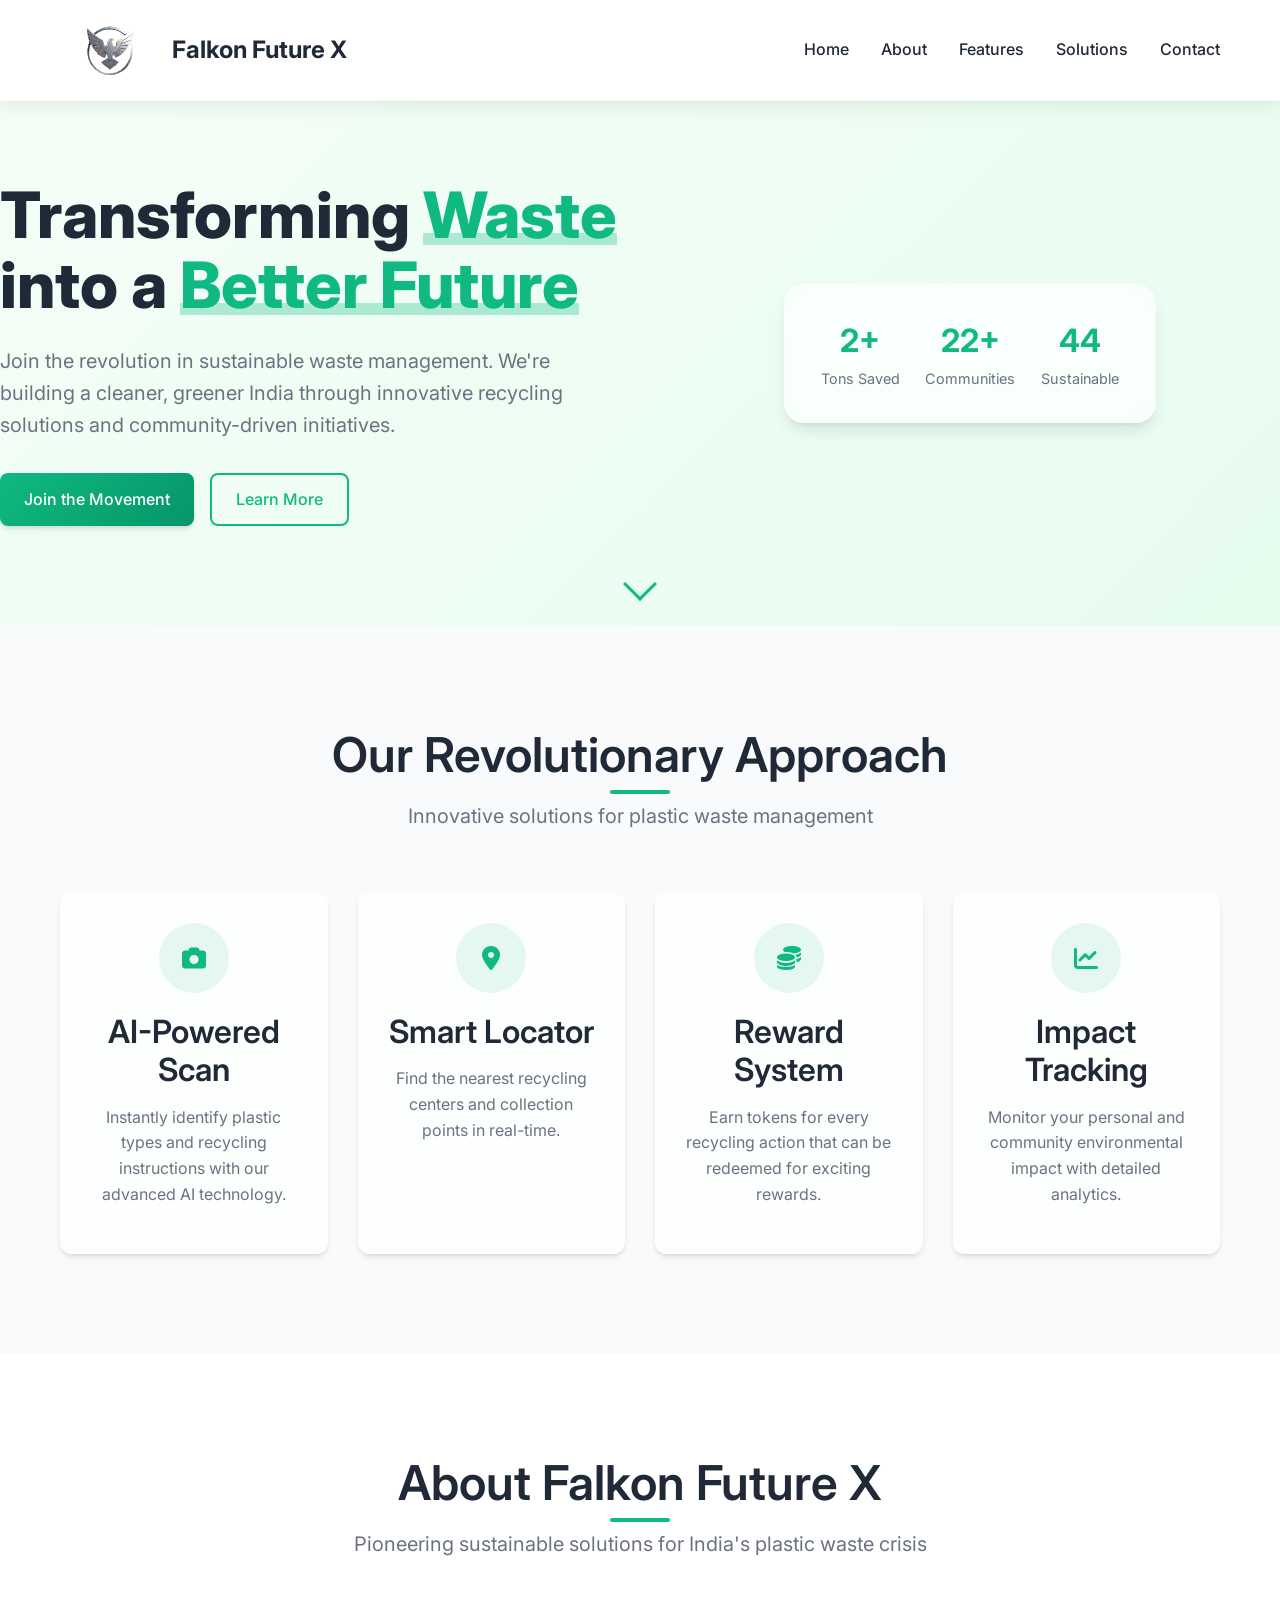
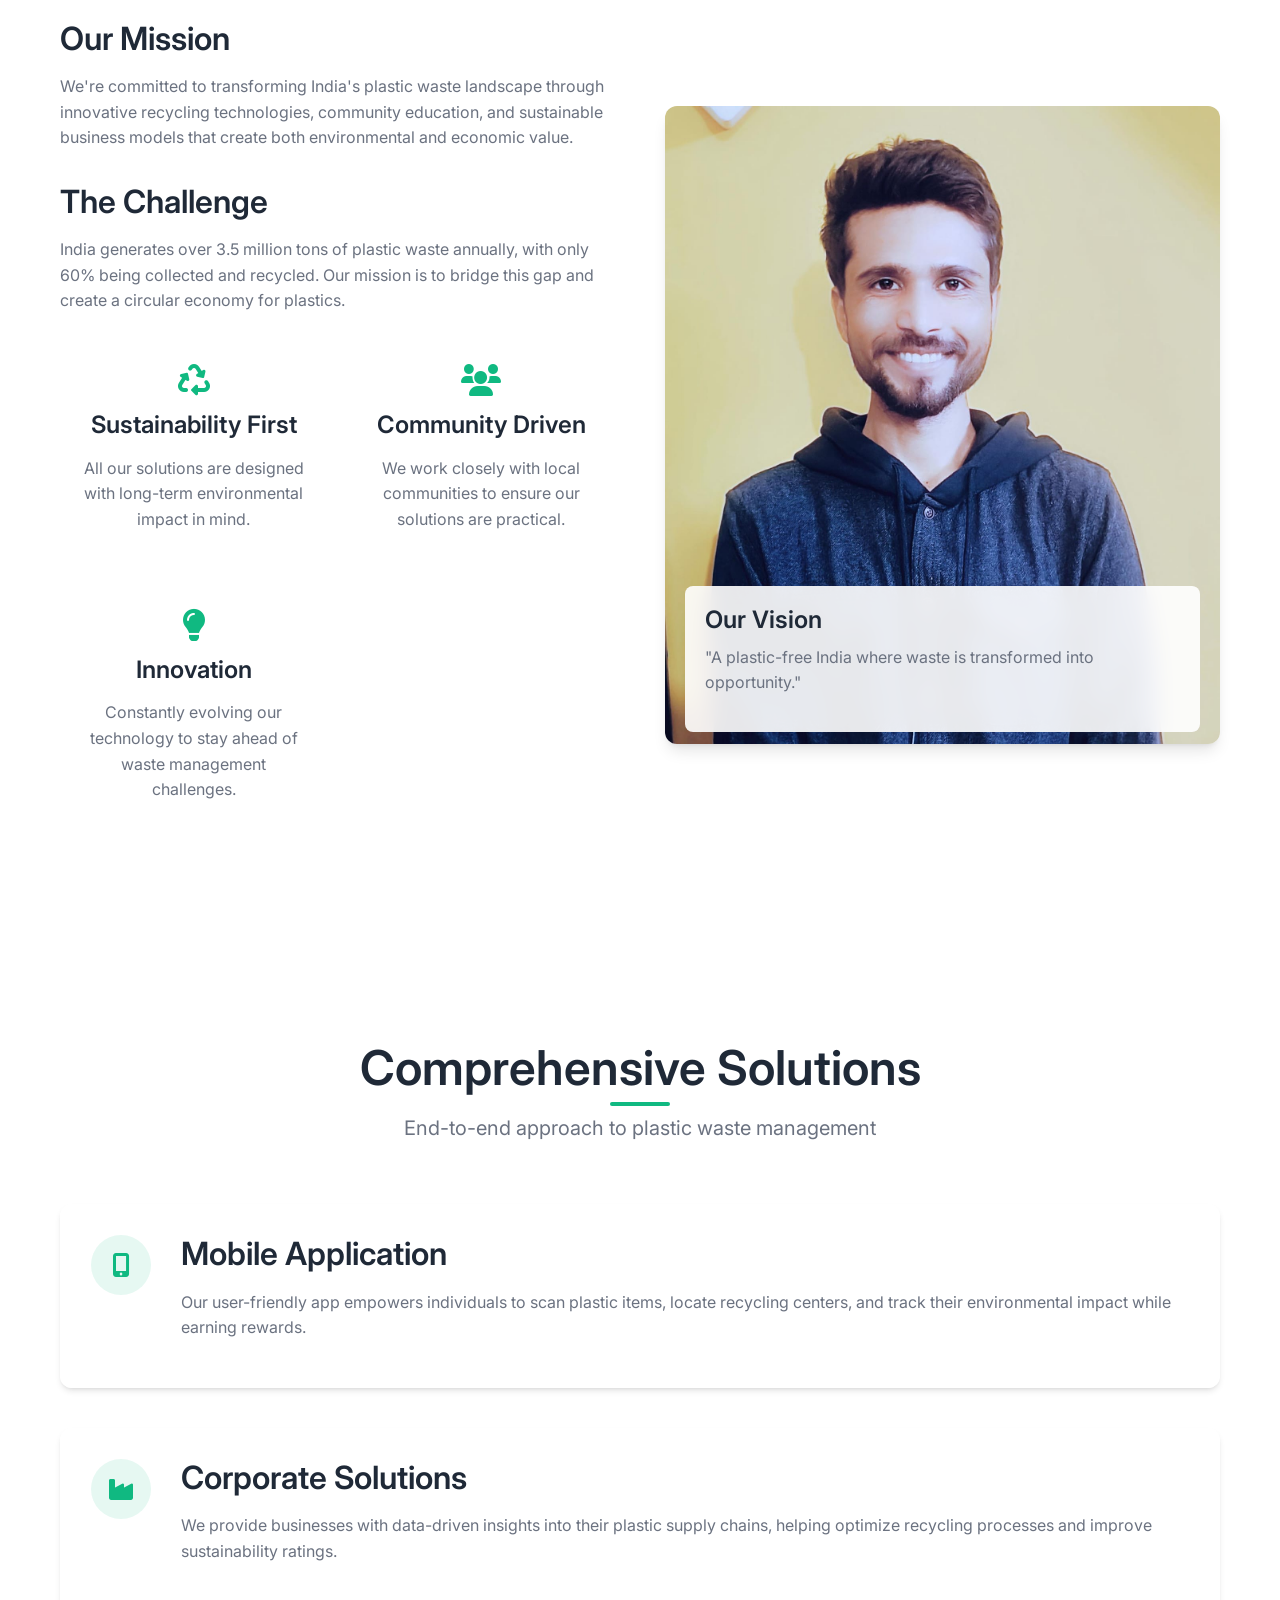
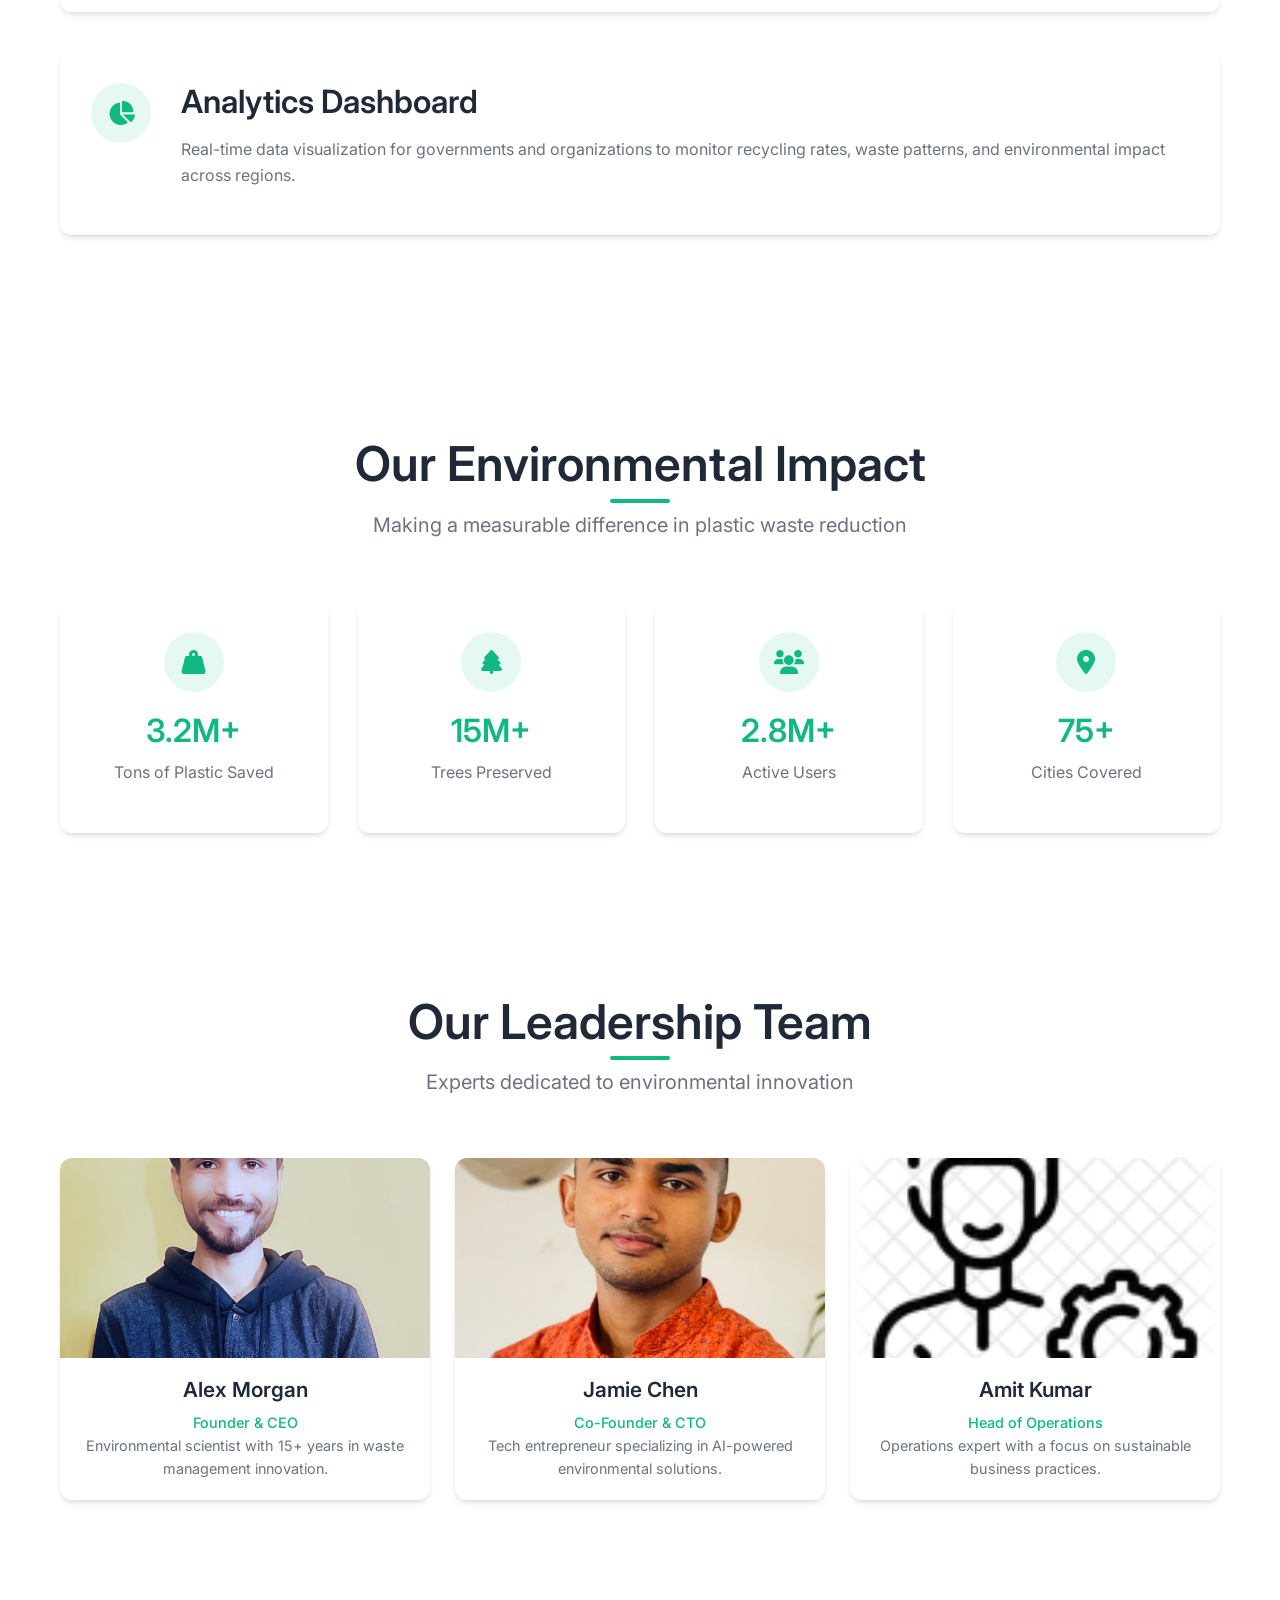
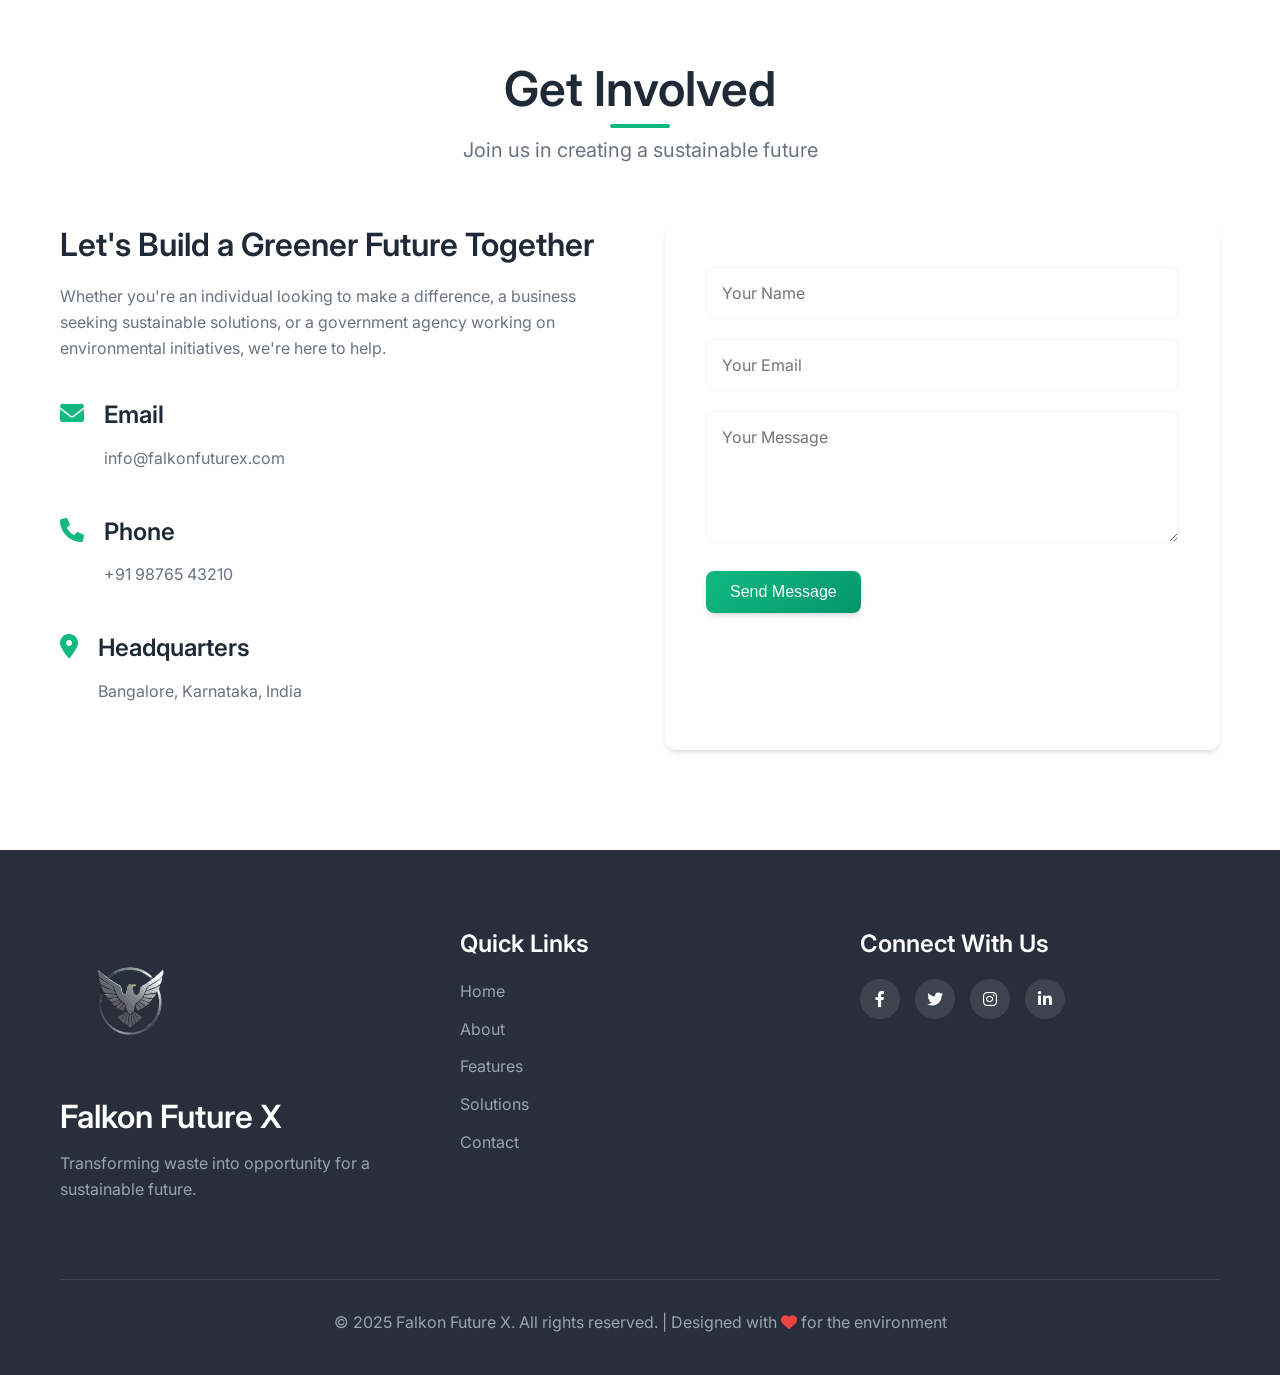
==== commit cb9eb7ae: "second vesion" ====
--- a/index.html
+++ b/index.html
@@ -14,7 +14,7 @@
     <nav class="navbar">
         <div class="nav-container">
             <div class="nav-logo">
-                <img src="../BG_logo.jpg" alt="Falkon Future X" class="nav-logo-img">
+                <img src="drawing-3.svg" alt="Falkon Future X" class="nav-logo-img">
                 <span class="nav-logo-text">Falkon Future X</span>
             </div>
             <ul class="nav-menu">
@@ -25,7 +25,7 @@
                     <a href="#about" class="nav-link">About</a>
                 </li>
                 <li class="nav-item">
-                    <a href="#impact" class="nav-link">Impact</a>
+                    <a href="#features" class="nav-link">Features</a>
                 </li>
                 <li class="nav-item">
                     <a href="#solutions" class="nav-link">Solutions</a>
@@ -80,6 +80,50 @@
         </div>
     </section>
 
+    <!-- Features Section -->
+    <section id="features" class="features">
+        <div class="container">
+            <div class="section-header">
+                <h2 class="section-title">Our Revolutionary Approach</h2>
+                <p class="section-subtitle">Innovative solutions for plastic waste management</p>
+            </div>
+            
+            <div class="features-grid">
+                <div class="feature-card">
+                    <div class="feature-icon">
+                        <i class="fas fa-camera"></i>
+                    </div>
+                    <h3>AI-Powered Scan</h3>
+                    <p>Instantly identify plastic types and recycling instructions with our advanced AI technology.</p>
+                </div>
+                
+                <div class="feature-card">
+                    <div class="feature-icon">
+                        <i class="fas fa-map-marker-alt"></i>
+                    </div>
+                    <h3>Smart Locator</h3>
+                    <p>Find the nearest recycling centers and collection points in real-time.</p>
+                </div>
+                
+                <div class="feature-card">
+                    <div class="feature-icon">
+                        <i class="fas fa-coins"></i>
+                    </div>
+                    <h3>Reward System</h3>
+                    <p>Earn tokens for every recycling action that can be redeemed for exciting rewards.</p>
+                </div>
+                
+                <div class="feature-card">
+                    <div class="feature-icon">
+                        <i class="fas fa-chart-line"></i>
+                    </div>
+                    <h3>Impact Tracking</h3>
+                    <p>Monitor your personal and community environmental impact with detailed analytics.</p>
+                </div>
+            </div>
+        </div>
+    </section>
+
     <!-- About Section -->
     <section id="about" class="about">
         <div class="container">
@@ -99,51 +143,69 @@
                     <div class="mission-values">
                         <div class="value-item">
                             <i class="fas fa-recycle"></i>
+                            <h4>Sustainability First</h4>
+                            <p>All our solutions are designed with long-term environmental impact in mind.</p>
+                        </div>
+                        <div class="value-item">
+                            <i class="fas fa-users"></i>
+                            <h4>Community Driven</h4>
+                            <p>We work closely with local communities to ensure our solutions are practical.</p>
+                        </div>
+                        <div class="value-item">
+                            <i class="fas fa-lightbulb"></i>
                             <h4>Innovation</h4>
-                            <p>Cutting-edge recycling technology</p>
-                        </div>
-                        <div class="value-item">
-                            <i class="fas fa-hands-helping"></i>
-                            <h4>Community</h4>
-                            <p>Empowering local communities</p>
-                        </div>
-                        <div class="value-item">
-                            <i class="fas fa-leaf"></i>
-                            <h4>Sustainability</h4>
-                            <p>Environmental responsibility first</p>
-                        </div>
-                    </div>
-                </div>
-                
-                <div class="founders-section">
-                    <h3>Meet Our Team</h3>
-                    <div class="founders">
-                        <div class="founder-card">
-                            <div class="founder-image">
-                                <img src="../founder.jpg" alt="Founder of Falkon Future X">
-                            </div>
-                            <div class="founder-info">
-                                <h4>Mr. Desh Premi</h4>
-                                <p>Visionary leader driving innovation in waste management</p>
-                                <div class="founder-social">
-                                    <a href="#"><i class="fab fa-linkedin"></i></a>
-                                    <a href="#"><i class="fab fa-twitter"></i></a>
-                                </div>
-                            </div>
-                        </div>
-                        <div class="founder-card">
-                            <div class="founder-image">
-                                <img src="../co-founder .jpg" alt="Co-Founder of Falkon Future X">
-                            </div>
-                            <div class="founder-info">
-                                <h4>Jadav Madhav</h4>
-                                <p>Strategic expert in sustainable business development</p>
-                                <div class="founder-social">
-                                    <a href="#"><i class="fab fa-linkedin"></i></a>
-                                    <a href="#"><i class="fab fa-twitter"></i></a>
-                                </div>
-                            </div>
-                        </div>
+                            <p>Constantly evolving our technology to stay ahead of waste management challenges.</p>
+                        </div>
+                    </div>
+                </div>
+                
+                <div class="about-image">
+                    <img src="founder.jpg" alt="Our Founder" class="about-img">
+                    <div class="image-caption">
+                        <h4>Our Vision</h4>
+                        <p>"A plastic-free India where waste is transformed into opportunity."</p>
+                    </div>
+                </div>
+            </div>
+        </div>
+    </section>
+
+    <!-- Solutions Section -->
+    <section id="solutions" class="solutions">
+        <div class="container">
+            <div class="section-header">
+                <h2 class="section-title">Comprehensive Solutions</h2>
+                <p class="section-subtitle">End-to-end approach to plastic waste management</p>
+            </div>
+            
+            <div class="solutions-content">
+                <div class="solution-item">
+                    <div class="solution-icon">
+                        <i class="fas fa-mobile-alt"></i>
+                    </div>
+                    <div class="solution-text">
+                        <h3>Mobile Application</h3>
+                        <p>Our user-friendly app empowers individuals to scan plastic items, locate recycling centers, and track their environmental impact while earning rewards.</p>
+                    </div>
+                </div>
+                
+                <div class="solution-item">
+                    <div class="solution-icon">
+                        <i class="fas fa-industry"></i>
+                    </div>
+                    <div class="solution-text">
+                        <h3>Corporate Solutions</h3>
+                        <p>We provide businesses with data-driven insights into their plastic supply chains, helping optimize recycling processes and improve sustainability ratings.</p>
+                    </div>
+                </div>
+                
+                <div class="solution-item">
+                    <div class="solution-icon">
+                        <i class="fas fa-chart-pie"></i>
+                    </div>
+                    <div class="solution-text">
+                        <h3>Analytics Dashboard</h3>
+                        <p>Real-time data visualization for governments and organizations to monitor recycling rates, waste patterns, and environmental impact across regions.</p>
                     </div>
                 </div>
             </div>
@@ -154,8 +216,8 @@
     <section id="impact" class="impact">
         <div class="container">
             <div class="section-header">
-                <h2 class="section-title">Our Impact</h2>
-                <p class="section-subtitle">Real change, measurable results</p>
+                <h2 class="section-title">Our Environmental Impact</h2>
+                <p class="section-subtitle">Making a measurable difference in plastic waste reduction</p>
             </div>
             
             <div class="impact-stats">
@@ -164,119 +226,83 @@
                         <i class="fas fa-weight-hanging"></i>
                     </div>
                     <div class="stat-content">
-                        <h3 class="stat-number" data-target="3000000">0</h3>
-                        <p class="stat-label">Tons of Plastic Saved Annually</p>
-                    </div>
-                </div>
+                        <h3>3.2M+</h3>
+                        <p>Tons of Plastic Saved</p>
+                    </div>
+                </div>
+                
+                <div class="stat-card">
+                    <div class="stat-icon">
+                        <i class="fas fa-tree"></i>
+                    </div>
+                    <div class="stat-content">
+                        <h3>15M+</h3>
+                        <p>Trees Preserved</p>
+                    </div>
+                </div>
+                
                 <div class="stat-card">
                     <div class="stat-icon">
                         <i class="fas fa-users"></i>
                     </div>
                     <div class="stat-content">
-                        <h3 class="stat-number" data-target="50000">0</h3>
-                        <p class="stat-label">Lives Impacted</p>
-                    </div>
-                </div>
+                        <h3>2.8M+</h3>
+                        <p>Active Users</p>
+                    </div>
+                </div>
+                
                 <div class="stat-card">
                     <div class="stat-icon">
                         <i class="fas fa-map-marker-alt"></i>
                     </div>
                     <div class="stat-content">
-                        <h3 class="stat-number" data-target="50">0</h3>
-                        <p class="stat-label">Communities Served</p>
-                    </div>
-                </div>
-                <div class="stat-card">
-                    <div class="stat-icon">
-                        <i class="fas fa-industry"></i>
-                    </div>
-                    <div class="stat-content">
-                        <h3 class="stat-number" data-target="10">0</h3>
-                        <p class="stat-label">Recycling Plants</p>
-                    </div>
-                </div>
-            </div>
-            
-            <div class="initiatives">
-                <h3>Our Key Initiatives</h3>
-                <div class="initiative-cards">
-                    <div class="initiative-card">
-                        <div class="initiative-icon">
-                            <i class="fas fa-recycle"></i>
-                        </div>
-                        <h4>Advanced Recycling</h4>
-                        <p>State-of-the-art recycling facilities that process multiple types of plastics into high-quality raw materials for manufacturing.</p>
-                    </div>
-                    <div class="initiative-card">
-                        <div class="initiative-icon">
-                            <i class="fas fa-graduation-cap"></i>
-                        </div>
-                        <h4>Education & Awareness</h4>
-                        <p>Comprehensive educational programs in schools and communities to promote sustainable waste management practices.</p>
-                    </div>
-                    <div class="initiative-card">
-                        <div class="initiative-icon">
-                            <i class="fas fa-mobile-alt"></i>
-                        </div>
-                        <h4>Tech Solutions</h4>
-                        <p>Innovative mobile apps and IoT solutions to streamline waste collection and improve recycling efficiency.</p>
-                    </div>
-                </div>
-            </div>
-        </div>
-    </section>
-
-    <!-- Solutions Section -->
-    <section id="solutions" class="solutions">
-        <div class="container">
-            <div class="section-header">
-                <h2 class="section-title">Our Solutions</h2>
-                <p class="section-subtitle">Comprehensive approaches to plastic waste management</p>
-            </div>
-            
-            <div class="solutions-grid">
-                <div class="solution-item">
-                    <div class="solution-image">
-                        <i class="fas fa-industry"></i>
-                    </div>
-                    <div class="solution-content">
-                        <h3>Community Recycling Centers</h3>
-                        <p>Localized recycling facilities that process waste efficiently while creating employment opportunities in communities.</p>
-                        <ul class="solution-features">
-                            <li>Automated sorting systems</li>
-                            <li>Quality control processes</li>
-                            <li>Local employment creation</li>
-                        </ul>
-                    </div>
-                </div>
-                
-                <div class="solution-item">
-                    <div class="solution-image">
-                        <i class="fas fa-mobile-alt"></i>
-                    </div>
-                    <div class="solution-content">
-                        <h3>Smart Collection Systems</h3>
-                        <p>Technology-driven waste collection systems that optimize routes and improve collection efficiency.</p>
-                        <ul class="solution-features">
-                            <li>GPS-enabled collection vehicles</li>
-                            <li>Real-time tracking</li>
-                            <li>Route optimization</li>
-                        </ul>
-                    </div>
-                </div>
-                
-                <div class="solution-item">
-                    <div class="solution-image">
-                        <i class="fas fa-handshake"></i>
-                    </div>
-                    <div class="solution-content">
-                        <h3>Partnership Programs</h3>
-                        <p>Collaborative initiatives with businesses, municipalities, and NGOs to scale our impact across India.</p>
-                        <ul class="solution-features">
-                            <li>Corporate partnerships</li>
-                            <li>Government collaborations</li>
-                            <li>NGO alliances</li>
-                        </ul>
+                        <h3>75+</h3>
+                        <p>Cities Covered</p>
+                    </div>
+                </div>
+            </div>
+        </div>
+    </section>
+
+    <!-- Team Section -->
+    <section class="team">
+        <div class="container">
+            <div class="section-header">
+                <h2 class="section-title">Our Leadership Team</h2>
+                <p class="section-subtitle">Experts dedicated to environmental innovation</p>
+            </div>
+            
+            <div class="team-grid">
+                <div class="team-member">
+                    <div class="member-image">
+                        <img src="founder.jpg" alt="Founder">
+                    </div>
+                    <div class="member-info">
+                        <h3>Alex Morgan</h3>
+                        <p class="member-role">Founder & CEO</p>
+                        <p>Environmental scientist with 15+ years in waste management innovation.</p>
+                    </div>
+                </div>
+                
+                <div class="team-member">
+                    <div class="member-image">
+                        <img src="co-founder .jpg" alt="Co-Founder">
+                    </div>
+                    <div class="member-info">
+                        <h3>Jamie Chen</h3>
+                        <p class="member-role">Co-Founder & CTO</p>
+                        <p>Tech entrepreneur specializing in AI-powered environmental solutions.</p>
+                    </div>
+                </div>
+                
+                <div class="team-member">
+                    <div class="member-image">
+                        <img src="head-of-operations.jpg" alt="Head of Operations"></img>                        
+                    </div>
+                    <div class="member-info">
+                        <h3>Amit Kumar</h3>
+                        <p class="member-role">Head of Operations</p>
+                        <p>Operations expert with a focus on sustainable business practices.</p>
                     </div>
                 </div>
             </div>
@@ -292,62 +318,51 @@
             </div>
             
             <div class="contact-content">
+                <div class="contact-info">
+                    <h3>Let's Build a Greener Future Together</h3>
+                    <p>Whether you're an individual looking to make a difference, a business seeking sustainable solutions, or a government agency working on environmental initiatives, we're here to help.</p>
+                    
+                    <div class="contact-details">
+                        <div class="contact-item">
+                            <i class="fas fa-envelope"></i>
+                            <div>
+                                <h4>Email</h4>
+                                <p>info@falkonfuturex.com</p>
+                            </div>
+                        </div>
+                        
+                        <div class="contact-item">
+                            <i class="fas fa-phone"></i>
+                            <div>
+                                <h4>Phone</h4>
+                                <p>+91 98765 43210</p>
+                            </div>
+                        </div>
+                        
+                        <div class="contact-item">
+                            <i class="fas fa-map-marker-alt"></i>
+                            <div>
+                                <h4>Headquarters</h4>
+                                <p>Bangalore, Karnataka, India</p>
+                            </div>
+                        </div>
+                    </div>
+                </div>
+                
                 <div class="contact-form">
-                    <h3>Get in Touch</h3>
-                    <form id="contactForm" class="form">
+                    <form id="contactForm">
                         <div class="form-group">
-                            <input type="text" id="name" name="name" placeholder="Your Name" required>
+                            <input type="text" placeholder="Your Name" required>
                         </div>
                         <div class="form-group">
-                            <input type="email" id="email" name="email" placeholder="Your Email" required>
+                            <input type="email" placeholder="Your Email" required>
                         </div>
                         <div class="form-group">
-                            <select id="interest" name="interest" required>
-                                <option value="">Select Your Interest</option>
-                                <option value="volunteer">Volunteer</option>
-                                <option value="partnership">Partnership</option>
-                                <option value="donation">Donation</option>
-                                <option value="general">General Inquiry</option>
-                            </select>
-                        </div>
-                        <div class="form-group">
-                            <textarea id="message" name="message" placeholder="Your Message" rows="5" required></textarea>
+                            <textarea placeholder="Your Message" rows="5" required></textarea>
                         </div>
                         <button type="submit" class="btn btn-primary">Send Message</button>
                     </form>
                 </div>
-                
-                <div class="contact-actions">
-                    <h3>Ways to Support</h3>
-                    <div class="action-cards">
-                        <div class="action-card">
-                            <div class="action-icon">
-                                <i class="fas fa-hands-helping"></i>
-                            </div>
-                            <h4>Volunteer</h4>
-                            <p>Join our community programs and help spread awareness about sustainable waste management.</p>
-                            <a href="#" class="btn btn-outline">Learn More</a>
-                        </div>
-                        
-                        <div class="action-card">
-                            <div class="action-icon">
-                                <i class="fas fa-handshake"></i>
-                            </div>
-                            <h4>Partnerships</h4>
-                            <p>Partner with us to scale our impact and create sustainable business opportunities.</p>
-                            <a href="#" class="btn btn-outline">Partner With Us</a>
-                        </div>
-                        
-                        <div class="action-card">
-                            <div class="action-icon">
-                                <i class="fas fa-heart"></i>
-                            </div>
-                            <h4>Donate</h4>
-                            <p>Support our initiatives and help us expand our recycling infrastructure across India.</p>
-                            <a href="#" class="btn btn-outline">Donate Now</a>
-                        </div>
-                    </div>
-                </div>
             </div>
         </div>
     </section>
@@ -356,80 +371,40 @@
     <footer class="footer">
         <div class="container">
             <div class="footer-content">
-                <div class="footer-section">
-                    <div class="footer-logo">
-                        <img src="../BG_logo.jpg" alt="Falkon Future X" class="footer-logo-img">
-                        <span>Falkon Future X</span>
-                    </div>
-                    <p>Transforming waste into a better future through innovation, community engagement, and sustainable solutions.</p>
-                    <div class="social-links">
-                        <a href="#"><i class="fab fa-facebook"></i></a>
-                        <a href="#"><i class="fab fa-twitter"></i></a>
-                        <a href="#"><i class="fab fa-linkedin"></i></a>
-                        <a href="#"><i class="fab fa-instagram"></i></a>
-                    </div>
-                </div>
-                
-                <div class="footer-section">
+                <div class="footer-logo">
+                    <img src="drawing-3.svg" alt="Falkon Future X" class="footer-logo-img">
+                    <h3>Falkon Future X</h3>
+                    <p>Transforming waste into opportunity for a sustainable future.</p>
+                </div>
+                
+                <div class="footer-links">
                     <h4>Quick Links</h4>
                     <ul>
-                        <li><a href="#about">About Us</a></li>
-                        <li><a href="#impact">Our Impact</a></li>
+                        <li><a href="#home">Home</a></li>
+                        <li><a href="#about">About</a></li>
+                        <li><a href="#features">Features</a></li>
                         <li><a href="#solutions">Solutions</a></li>
                         <li><a href="#contact">Contact</a></li>
                     </ul>
                 </div>
                 
-                <div class="footer-section">
-                    <h4>Get Involved</h4>
-                    <ul>
-                        <li><a href="#">Volunteer</a></li>
-                        <li><a href="#">Partnerships</a></li>
-                        <li><a href="#">Donate</a></li>
-                        <li><a href="#">Careers</a></li>
-                    </ul>
-                </div>
-                
-                <div class="footer-section">
-                    <h4>Contact Info</h4>
-                    <div class="contact-info">
-                        <p><i class="fas fa-envelope"></i> info@falkonfuturex.com</p>
-                        <p><i class="fas fa-phone"></i> +91 98765 43210</p>
-                        <p><i class="fas fa-map-marker-alt"></i> Mumbai, Maharashtra, India</p>
+                <div class="footer-social">
+                    <h4>Connect With Us</h4>
+                    <div class="social-icons">
+                        <a href="#"><i class="fab fa-facebook-f"></i></a>
+                        <a href="#"><i class="fab fa-twitter"></i></a>
+                        <a href="#"><i class="fab fa-instagram"></i></a>
+                        <a href="#"><i class="fab fa-linkedin-in"></i></a>
                     </div>
                 </div>
             </div>
             
             <div class="footer-bottom">
-                <p>&copy; 2024 Falkon Future X. All rights reserved.</p>
-                <div class="footer-links">
-                    <a href="#">Privacy Policy</a>
-                    <a href="#">Terms of Service</a>
-                </div>
+                <p>&copy; 2025 Falkon Future X. All rights reserved. | Designed with <i class="fas fa-heart"></i> for the environment</p>
             </div>
         </div>
     </footer>
 
     <script src="scripts.js"></script>
-
-
-
-
-
-
-
-
-
-
-
-
-
-
-
-
-
-
-
-
 </body>
 </html>
--- a/styles.css
+++ b/styles.css
@@ -17,6 +17,7 @@
     --shadow-xl: 0 20px 25px -5px rgb(0 0 0 / 0.1), 0 8px 10px -6px rgb(0 0 0 / 0.1);
     --border-radius: 8px;
     --border-radius-lg: 12px;
+    --border-radius-xl: 20px;
     --transition: all 0.3s ease;
 }
 
@@ -117,11 +118,12 @@
     position: fixed;
     top: 0;
     width: 100%;
-    background: rgba(255, 255, 255, 0.98);
+    background: rgba(255, 255, 255, 0.85);
     backdrop-filter: blur(15px);
+    -webkit-backdrop-filter: blur(15px);
     z-index: 1000;
     transition: var(--transition);
-    border-bottom: 1px solid var(--border-color);
+    border-bottom: 1px solid rgba(229, 231, 235, 0.3);
     box-shadow: 0 2px 20px rgba(0, 0, 0, 0.1);
 }
 
@@ -142,8 +144,8 @@
 }
 
 .nav-logo-img {
-    width: 85px;
-    height: 85px;
+    width: 100px;
+    height: 100px;
     border-radius: 8px;
     object-fit: contain;
     filter: brightness(1.1) contrast(1.1);
@@ -204,58 +206,50 @@
 
 /* Hero Section */
 .hero {
-    min-height: 100vh;
-    display: flex;
-    align-items: center;
-    background: linear-gradient(135deg, #f0fdf4 0%, #ecfdf5 100%);
+    padding: 180px 0 100px;
     position: relative;
     overflow: hidden;
-    padding-top: 100px; /* Add padding to account for fixed navbar */
-}
-
-.hero::before {
+    background: linear-gradient(135deg, rgba(240, 253, 244, 0.7) 0%, rgba(220, 252, 231, 0.7) 100%);
+}
+
+.hero-container {
+    display: grid;
+    grid-template-columns: 1fr 1fr;
+    gap: 40px;
+    align-items: center;
+}
+
+.hero-content {
+    position: relative;
+    z-index: 2;
+}
+
+.hero-title {
+    font-weight: 800;
+    margin-bottom: 1.5rem;
+    line-height: 1.1;
+}
+
+.highlight {
+    color: var(--primary-color);
+    position: relative;
+}
+
+.highlight::after {
     content: '';
     position: absolute;
-    top: 0;
+    bottom: 8px;
     left: 0;
-    right: 0;
-    bottom: 0;
-    background: url('data:image/svg+xml,<svg xmlns="http://www.w3.org/2000/svg" viewBox="0 0 100 100"><defs><pattern id="grain" width="100" height="100" patternUnits="userSpaceOnUse"><circle cx="50" cy="50" r="1" fill="%2310b981" opacity="0.1"/></pattern></defs><rect width="100" height="100" fill="url(%23grain)"/></svg>');
-    opacity: 0.3;
-}
-
-.hero-container {
-    max-width: 1200px;
-    margin: 0 auto;
-    padding: 0 20px;
-    display: grid;
-    grid-template-columns: 1fr 1fr;
-    gap: 60px;
-    align-items: center;
-    position: relative;
-    z-index: 1;
-}
-
-.hero-title {
-    font-size: clamp(2.5rem, 5vw, 4rem);
-    font-weight: 700;
-    line-height: 1.1;
-    margin-bottom: 1.5rem;
-    color: var(--text-primary);
-}
-
-.highlight {
-    background: linear-gradient(135deg, var(--primary-color), var(--secondary-color));
-    -webkit-background-clip: text;
-    -webkit-text-fill-color: transparent;
-    background-clip: text;
+    width: 100%;
+    height: 12px;
+    background: rgba(16, 185, 129, 0.3);
+    z-index: -1;
 }
 
 .hero-subtitle {
     font-size: 1.25rem;
-    color: var(--text-secondary);
     margin-bottom: 2rem;
-    line-height: 1.6;
+    max-width: 600px;
 }
 
 .hero-buttons {
@@ -265,6 +259,7 @@
 }
 
 .hero-visual {
+    position: relative;
     display: flex;
     justify-content: center;
     align-items: center;
@@ -273,11 +268,14 @@
 .hero-stats {
     display: grid;
     grid-template-columns: repeat(3, 1fr);
-    gap: 24px;
-    background: white;
-    padding: 32px;
-    border-radius: var(--border-radius-lg);
-    box-shadow: var(--shadow-xl);
+    gap: 20px;
+    background: rgba(255, 255, 255, 0.7);
+    padding: 30px;
+    border-radius: var(--border-radius-xl);
+    box-shadow: var(--shadow-lg);
+    backdrop-filter: blur(10px);
+    -webkit-backdrop-filter: blur(10px);
+    border: 1px solid rgba(255, 255, 255, 0.3);
 }
 
 .stat-item {
@@ -285,17 +283,15 @@
 }
 
 .stat-number {
-    display: block;
     font-size: 2rem;
     font-weight: 700;
     color: var(--primary-color);
-    margin-bottom: 8px;
+    display: block;
 }
 
 .stat-label {
-    font-size: 0.875rem;
+    font-size: 0.9rem;
     color: var(--text-secondary);
-    font-weight: 500;
 }
 
 .hero-scroll-indicator {
@@ -303,60 +299,116 @@
     bottom: 30px;
     left: 50%;
     transform: translateX(-50%);
+    display: flex;
+    flex-direction: column;
+    align-items: center;
+}
+
+.scroll-arrow {
+    width: 24px;
+    height: 24px;
+    border-right: 3px solid var(--primary-color);
+    border-bottom: 3px solid var(--primary-color);
+    transform: rotate(45deg);
     animation: bounce 2s infinite;
 }
 
-.scroll-arrow {
-    width: 20px;
-    height: 20px;
-    border-right: 2px solid var(--primary-color);
-    border-bottom: 2px solid var(--primary-color);
-    transform: rotate(45deg);
-}
-
 @keyframes bounce {
-    0%, 20%, 50%, 80%, 100% { transform: translateX(-50%) translateY(0); }
-    40% { transform: translateX(-50%) translateY(-10px); }
-    60% { transform: translateX(-50%) translateY(-5px); }
-}
-
-/* Section Headers */
+    0%, 20%, 50%, 80%, 100% {transform: translateY(0) rotate(45deg);}
+    40% {transform: translateY(-20px) rotate(45deg);}
+    60% {transform: translateY(-10px) rotate(45deg);}
+}
+
+/* Section Styles */
+section {
+    padding: 100px 0;
+}
+
 .section-header {
     text-align: center;
     margin-bottom: 60px;
-    padding-top: 20px; /* Extra padding to prevent overlap */
 }
 
 .section-title {
-    font-size: clamp(2rem, 4vw, 3rem);
-    font-weight: 700;
-    color: var(--text-primary);
+    position: relative;
+    display: inline-block;
     margin-bottom: 1rem;
+}
+
+.section-title::after {
+    content: '';
+    position: absolute;
+    bottom: -10px;
+    left: 50%;
+    transform: translateX(-50%);
+    width: 60px;
+    height: 4px;
+    background: var(--primary-color);
+    border-radius: 2px;
 }
 
 .section-subtitle {
     font-size: 1.25rem;
     color: var(--text-secondary);
-    max-width: 600px;
+    max-width: 700px;
     margin: 0 auto;
 }
 
+/* Features Section */
+.features {
+    background-color: var(--bg-secondary);
+}
+
+.features-grid {
+    display: grid;
+    grid-template-columns: repeat(auto-fit, minmax(250px, 1fr));
+    gap: 30px;
+}
+
+.feature-card {
+    background: rgba(255, 255, 255, 0.7);
+    border-radius: var(--border-radius-lg);
+    padding: 30px;
+    box-shadow: var(--shadow-md);
+    transition: var(--transition);
+    text-align: center;
+    backdrop-filter: blur(10px);
+    -webkit-backdrop-filter: blur(10px);
+    border: 1px solid rgba(255, 255, 255, 0.3);
+}
+
+.feature-card:hover {
+    transform: translateY(-10px);
+    box-shadow: var(--shadow-lg);
+}
+
+.feature-icon {
+    width: 70px;
+    height: 70px;
+    background: rgba(16, 185, 129, 0.1);
+    border-radius: 50%;
+    display: flex;
+    align-items: center;
+    justify-content: center;
+    margin: 0 auto 20px;
+    font-size: 1.5rem;
+    color: var(--primary-color);
+}
+
+.feature-card h3 {
+    margin-bottom: 15px;
+}
+
 /* About Section */
-.about {
-    padding: 120px 0 100px;
-    background: var(--bg-primary);
-}
-
 .about-content {
     display: grid;
     grid-template-columns: 1fr 1fr;
-    gap: 60px;
-    align-items: start;
+    gap: 50px;
+    align-items: center;
 }
 
 .about-text h3 {
     color: var(--text-primary);
-    margin-bottom: 1rem;
     margin-top: 2rem;
 }
 
@@ -366,536 +418,351 @@
 
 .mission-values {
     display: grid;
-    grid-template-columns: repeat(3, 1fr);
-    gap: 24px;
-    margin-top: 2rem;
+    grid-template-columns: repeat(auto-fit, minmax(200px, 1fr));
+    gap: 20px;
+    margin-top: 30px;
 }
 
 .value-item {
     text-align: center;
-    padding: 24px;
-    background: var(--bg-secondary);
+    padding: 20px;
+}
+
+.value-item i {
+    font-size: 2rem;
+    color: var(--primary-color);
+    margin-bottom: 15px;
+}
+
+.about-image {
+    position: relative;
+}
+
+.about-img {
+    width: 100%;
+    border-radius: var(--border-radius-lg);
+    box-shadow: var(--shadow-lg);
+}
+
+.image-caption {
+    position: absolute;
+    bottom: 20px;
+    left: 20px;
+    right: 20px;
+    background: rgba(255, 255, 255, 0.9);
+    padding: 20px;
     border-radius: var(--border-radius);
-    transition: var(--transition);
-}
-
-.value-item:hover {
+    backdrop-filter: blur(10px);
+}
+
+.image-caption h4 {
+    margin-bottom: 10px;
+}
+
+/* Solutions Section */
+.solutions-content {
+    display: grid;
+    gap: 40px;
+}
+
+.solution-item {
+    display: flex;
+    gap: 30px;
+    align-items: flex-start;
+    padding: 30px;
+    background: rgba(255, 255, 255, 0.7);
+    border-radius: var(--border-radius-lg);
+    box-shadow: var(--shadow-md);
+    transition: var(--transition);
+    backdrop-filter: blur(10px);
+    -webkit-backdrop-filter: blur(10px);
+    border: 1px solid rgba(255, 255, 255, 0.3);
+}
+
+.solution-item:hover {
     transform: translateY(-5px);
     box-shadow: var(--shadow-lg);
 }
 
-.value-item i {
+.solution-icon {
+    width: 60px;
+    height: 60px;
+    background: rgba(16, 185, 129, 0.1);
+    border-radius: 50%;
+    display: flex;
+    align-items: center;
+    justify-content: center;
+    font-size: 1.5rem;
+    color: var(--primary-color);
+    flex-shrink: 0;
+}
+
+/* Impact Section */
+.impact-stats {
+    display: grid;
+    grid-template-columns: repeat(auto-fit, minmax(250px, 1fr));
+    gap: 30px;
+}
+
+.stat-card {
+    background: rgba(255, 255, 255, 0.7);
+    border-radius: var(--border-radius-lg);
+    padding: 30px;
+    box-shadow: var(--shadow-md);
+    text-align: center;
+    transition: var(--transition);
+    backdrop-filter: blur(10px);
+    -webkit-backdrop-filter: blur(10px);
+    border: 1px solid rgba(255, 255, 255, 0.3);
+}
+
+.stat-card:hover {
+    transform: translateY(-5px);
+    box-shadow: var(--shadow-lg);
+}
+
+.stat-icon {
+    width: 60px;
+    height: 60px;
+    background: rgba(16, 185, 129, 0.1);
+    border-radius: 50%;
+    display: flex;
+    align-items: center;
+    justify-content: center;
+    font-size: 1.5rem;
+    color: var(--primary-color);
+    margin: 0 auto 20px;
+}
+
+.stat-content h3 {
     font-size: 2rem;
     color: var(--primary-color);
-    margin-bottom: 1rem;
-}
-
-.value-item h4 {
-    color: var(--text-primary);
-    margin-bottom: 0.5rem;
-}
-
-.founders-section h3 {
-    color: var(--text-primary);
-    margin-bottom: 2rem;
-}
-
-.founders {
-    display: grid;
-    grid-template-columns: 1fr 1fr;
-    gap: 24px;
-}
-
-.founder-card {
-    background: var(--bg-secondary);
+    margin-bottom: 10px;
+}
+
+/* Team Section */
+.team {
+    padding: 60px 0;
+}
+
+.team-grid {
+    display: grid;
+    grid-template-columns: repeat(auto-fit, minmax(250px, 1fr));
+    gap: 25px;
+}
+
+.team-member {
+    background: white;
     border-radius: var(--border-radius-lg);
     overflow: hidden;
-    transition: var(--transition);
-}
-
-.founder-card:hover {
+    box-shadow: var(--shadow-md);
+    transition: var(--transition);
+}
+
+.team-member:hover {
     transform: translateY(-5px);
     box-shadow: var(--shadow-lg);
 }
 
-.founder-image {
-    width: 100%;
+.member-image {
     height: 200px;
     overflow: hidden;
 }
 
-.founder-image img {
+.member-image img {
     width: 100%;
     height: 100%;
     object-fit: cover;
     transition: var(--transition);
 }
 
-.founder-card:hover .founder-image img {
+.team-member:hover .member-image img {
     transform: scale(1.05);
 }
 
-.founder-info {
-    padding: 24px;
-}
-
-.founder-info h4 {
-    color: var(--text-primary);
-    margin-bottom: 0.5rem;
-}
-
-.founder-info p {
-    color: var(--text-secondary);
-    margin-bottom: 1rem;
-}
-
-.founder-social {
-    display: flex;
-    gap: 12px;
-}
-
-.founder-social a {
-    color: var(--text-secondary);
-    font-size: 1.25rem;
-    transition: var(--transition);
-}
-
-.founder-social a:hover {
-    color: var(--primary-color);
-}
-
-/* Impact Section */
-.impact {
-    padding: 120px 0 100px;
-    background: var(--bg-secondary);
-}
-
-.impact-stats {
-    display: grid;
-    grid-template-columns: repeat(auto-fit, minmax(250px, 1fr));
-    gap: 32px;
-    margin-bottom: 80px;
-}
-
-.stat-card {
-    background: white;
-    padding: 32px;
+.member-info {
+    padding: 20px;
+    text-align: center;
+}
+
+.member-role {
+    color: var(--primary-color);
+    font-weight: 500;
+    margin-bottom: 10px;
+    font-size: 0.9rem;
+}
+
+.member-info h3 {
+    font-size: 1.3rem;
+    margin-bottom: 8px;
+}
+
+.member-info p {
+    font-size: 0.9rem;
+    margin-bottom: 0;
+}
+
+/* Contact Section */
+.contact-content {
+    display: grid;
+    grid-template-columns: 1fr 1fr;
+    gap: 50px;
+}
+
+.contact-info h3 {
+    margin-bottom: 20px;
+}
+
+.contact-details {
+    margin-top: 40px;
+}
+
+.contact-item {
+    display: flex;
+    gap: 20px;
+    margin-bottom: 30px;
+}
+
+.contact-item i {
+    font-size: 1.5rem;
+    color: var(--primary-color);
+    flex-shrink: 0;
+}
+
+.contact-form {
+    background: rgba(255, 255, 255, 0.7);
+    padding: 40px;
     border-radius: var(--border-radius-lg);
-    text-align: center;
     box-shadow: var(--shadow-md);
-    transition: var(--transition);
-}
-
-.stat-card:hover {
-    transform: translateY(-5px);
-    box-shadow: var(--shadow-xl);
-}
-
-.stat-icon {
-    width: 60px;
-    height: 60px;
-    background: linear-gradient(135deg, var(--primary-color), var(--primary-dark));
-    border-radius: 50%;
-    display: flex;
-    align-items: center;
-    justify-content: center;
-    margin: 0 auto 1rem;
-}
-
-.stat-icon i {
-    font-size: 1.5rem;
-    color: white;
-}
-
-.stat-number {
-    font-size: 2.5rem;
-    font-weight: 700;
-    color: var(--primary-color);
-    margin-bottom: 0.5rem;
-}
-
-.stat-label {
-    color: var(--text-secondary);
-    font-weight: 500;
-}
-
-.initiatives h3 {
-    text-align: center;
-    margin-bottom: 3rem;
-    color: var(--text-primary);
-}
-
-.initiative-cards {
-    display: grid;
-    grid-template-columns: repeat(auto-fit, minmax(300px, 1fr));
-    gap: 32px;
-}
-
-.initiative-card {
-    background: white;
-    padding: 32px;
-    border-radius: var(--border-radius-lg);
-    text-align: center;
-    box-shadow: var(--shadow-md);
-    transition: var(--transition);
-}
-
-.initiative-card:hover {
-    transform: translateY(-5px);
-    box-shadow: var(--shadow-xl);
-}
-
-.initiative-icon {
-    width: 80px;
-    height: 80px;
-    background: linear-gradient(135deg, var(--secondary-color), var(--primary-color));
-    border-radius: 50%;
-    display: flex;
-    align-items: center;
-    justify-content: center;
-    margin: 0 auto 1.5rem;
-}
-
-.initiative-icon i {
-    font-size: 2rem;
-    color: white;
-}
-
-.initiative-card h4 {
-    color: var(--text-primary);
-    margin-bottom: 1rem;
-}
-
-.initiative-card p {
-    color: var(--text-secondary);
-}
-
-/* Solutions Section */
-.solutions {
-    padding: 120px 0 100px;
-    background: var(--bg-primary);
-}
-
-.solutions-grid {
-    display: grid;
-    grid-template-columns: repeat(auto-fit, minmax(350px, 1fr));
-    gap: 48px;
-}
-
-.solution-item {
-    display: grid;
-    grid-template-columns: auto 1fr;
-    gap: 24px;
-    align-items: start;
-    padding: 32px;
-    background: var(--bg-secondary);
-    border-radius: var(--border-radius-lg);
-    transition: var(--transition);
-}
-
-.solution-item:hover {
-    transform: translateY(-5px);
-    box-shadow: var(--shadow-lg);
-}
-
-.solution-image {
-    width: 80px;
-    height: 80px;
-    background: linear-gradient(135deg, var(--accent-color), var(--primary-color));
-    border-radius: 50%;
-    display: flex;
-    align-items: center;
-    justify-content: center;
-    flex-shrink: 0;
-}
-
-.solution-image i {
-    font-size: 2rem;
-    color: white;
-}
-
-.solution-content h3 {
-    color: var(--text-primary);
-    margin-bottom: 1rem;
-}
-
-.solution-content p {
-    color: var(--text-secondary);
-    margin-bottom: 1.5rem;
-}
-
-.solution-features {
-    list-style: none;
-}
-
-.solution-features li {
-    color: var(--text-secondary);
-    margin-bottom: 0.5rem;
-    position: relative;
-    padding-left: 1.5rem;
-}
-
-.solution-features li::before {
-    content: '✓';
-    position: absolute;
-    left: 0;
-    color: var(--primary-color);
-    font-weight: bold;
-}
-
-/* Contact Section */
-.contact {
-    padding: 120px 0 100px;
-    background: var(--bg-secondary);
-}
-
-.contact-content {
-    display: grid;
-    grid-template-columns: 1fr 1fr;
-    gap: 60px;
-}
-
-.contact-form h3 {
-    color: var(--text-primary);
-    margin-bottom: 2rem;
-}
-
-.form {
-    display: flex;
-    flex-direction: column;
-    gap: 20px;
+    backdrop-filter: blur(10px);
+    -webkit-backdrop-filter: blur(10px);
+    border: 1px solid rgba(255, 255, 255, 0.3);
 }
 
 .form-group {
-    display: flex;
-    flex-direction: column;
+    margin-bottom: 20px;
 }
 
 .form-group input,
-.form-group select,
 .form-group textarea {
-    padding: 16px;
-    border: 2px solid var(--border-color);
+    width: 100%;
+    padding: 15px;
+    border: 1px solid rgba(229, 231, 235, 0.5);
     border-radius: var(--border-radius);
+    font-family: 'Inter', sans-serif;
     font-size: 1rem;
     transition: var(--transition);
-    background: white;
+    background: rgba(255, 255, 255, 0.5);
+    backdrop-filter: blur(5px);
 }
 
 .form-group input:focus,
-.form-group select:focus,
 .form-group textarea:focus {
     outline: none;
     border-color: var(--primary-color);
     box-shadow: 0 0 0 3px rgba(16, 185, 129, 0.1);
 }
 
-.contact-actions h3 {
-    color: var(--text-primary);
-    margin-bottom: 2rem;
-}
-
-.action-cards {
-    display: grid;
-    gap: 24px;
-}
-
-.action-card {
-    background: white;
-    padding: 24px;
-    border-radius: var(--border-radius-lg);
-    text-align: center;
-    box-shadow: var(--shadow-md);
-    transition: var(--transition);
-}
-
-.action-card:hover {
-    transform: translateY(-5px);
-    box-shadow: var(--shadow-lg);
-}
-
-.action-icon {
-    width: 60px;
-    height: 60px;
-    background: linear-gradient(135deg, var(--primary-color), var(--primary-dark));
-    border-radius: 50%;
-    display: flex;
-    align-items: center;
-    justify-content: center;
-    margin: 0 auto 1rem;
-}
-
-.action-icon i {
-    font-size: 1.5rem;
-    color: white;
-}
-
-.action-card h4 {
-    color: var(--text-primary);
-    margin-bottom: 1rem;
-}
-
-.action-card p {
-    color: var(--text-secondary);
-    margin-bottom: 1.5rem;
-}
-
 /* Footer */
 .footer {
-    background: var(--bg-dark);
+    background: rgba(17, 24, 39, 0.9);
     color: white;
-    padding: 60px 0 20px;
+    padding: 80px 0 40px;
+    backdrop-filter: blur(10px);
+    -webkit-backdrop-filter: blur(10px);
 }
 
 .footer-content {
     display: grid;
     grid-template-columns: repeat(auto-fit, minmax(250px, 1fr));
     gap: 40px;
-    margin-bottom: 40px;
-}
-
-.footer-logo {
-    display: flex;
-    align-items: center;
-    gap: 12px;
-    margin-bottom: 1rem;
+    margin-bottom: 60px;
 }
 
 .footer-logo-img {
-    width: 50px;
-    height: 50px;
-    border-radius: 8px;
+    width: 140px;
+    height: 140px;
     object-fit: contain;
-    filter: brightness(1.1) contrast(1.1);
-}
-
-.footer-section h4 {
+    margin-bottom: 20px;
+    background: transparent;
+    filter: none;
+}
+
+.footer-logo h3 {
     color: white;
-    margin-bottom: 1.5rem;
-}
-
-.footer-section p {
-    color: #9ca3af;
-    margin-bottom: 1.5rem;
-}
-
-.footer-section ul {
+    margin-bottom: 15px;
+}
+
+.footer-logo p {
+    color: var(--text-light);
+}
+
+.footer-links h4,
+.footer-social h4 {
+    color: white;
+    margin-bottom: 20px;
+}
+
+.footer-links ul {
     list-style: none;
 }
 
-.footer-section ul li {
-    margin-bottom: 0.5rem;
-}
-
-.footer-section ul li a {
-    color: #9ca3af;
+.footer-links li {
+    margin-bottom: 12px;
+}
+
+.footer-links a {
+    color: var(--text-light);
     text-decoration: none;
     transition: var(--transition);
 }
 
-.footer-section ul li a:hover {
-    color: var(--primary-color);
-}
-
-.social-links {
-    display: flex;
-    gap: 16px;
-}
-
-.social-links a {
+.footer-links a:hover {
+    color: var(--primary-color);
+}
+
+.social-icons {
+    display: flex;
+    gap: 15px;
+}
+
+.social-icons a {
+    display: flex;
+    align-items: center;
+    justify-content: center;
     width: 40px;
     height: 40px;
     background: rgba(255, 255, 255, 0.1);
     border-radius: 50%;
-    display: flex;
-    align-items: center;
-    justify-content: center;
     color: white;
     text-decoration: none;
     transition: var(--transition);
 }
 
-.social-links a:hover {
+.social-icons a:hover {
     background: var(--primary-color);
-    transform: translateY(-2px);
-}
-
-.contact-info p {
-    display: flex;
-    align-items: center;
-    gap: 8px;
-    color: #9ca3af;
-    margin-bottom: 0.5rem;
-}
-
-.contact-info i {
-    color: var(--primary-color);
-    width: 16px;
+    transform: translateY(-3px);
 }
 
 .footer-bottom {
-    border-top: 1px solid #374151;
-    padding-top: 20px;
-    display: flex;
-    justify-content: space-between;
-    align-items: center;
-    flex-wrap: wrap;
-    gap: 20px;
+    text-align: center;
+    padding-top: 30px;
+    border-top: 1px solid rgba(255, 255, 255, 0.1);
 }
 
 .footer-bottom p {
-    color: #9ca3af;
+    color: var(--text-light);
     margin: 0;
 }
 
-.footer-links {
-    display: flex;
-    gap: 20px;
-}
-
-.footer-links a {
-    color: #9ca3af;
-    text-decoration: none;
-    transition: var(--transition);
-}
-
-.footer-links a:hover {
-    color: var(--primary-color);
+.footer-bottom i {
+    color: #ef4444;
 }
 
 /* Responsive Design */
-
-/* Large Tablets and Small Laptops */
-@media (max-width: 1024px) {
-    .container {
-        padding: 0 30px;
-    }
-    
-    .hero-container {
-        gap: 40px;
-    }
-    
-    .hero-stats {
-        grid-template-columns: repeat(3, 1fr);
-        gap: 20px;
-        padding: 24px;
-    }
-    
-    .about-content {
-        gap: 40px;
-    }
-    
-    .solutions-grid {
-        grid-template-columns: repeat(auto-fit, minmax(300px, 1fr));
-        gap: 32px;
-    }
-}
-
-/* Tablets */
-@media (max-width: 768px) {
+@media (max-width: 992px) {
     .nav-container {
-        height: 90px;
-        padding: 0 16px;
+        height: 80px;
     }
     
     .nav-logo-img {
@@ -903,14 +770,45 @@
         height: 70px;
     }
     
-    .nav-logo-text {
-        font-size: 1.25rem;
+    .hero {
+        padding: 150px 0 80px;
+    }
+    
+    .hero-container {
+        grid-template-columns: 1fr;
+        gap: 50px;
+    }
+    
+    .hero-stats {
+        max-width: 500px;
+        margin: 0 auto;
+    }
+    
+    .about-content,
+    .contact-content {
+        grid-template-columns: 1fr;
+        gap: 40px;
+    }
+    
+    .solution-item {
+        flex-direction: column;
+        text-align: center;
+    }
+    
+    .solution-icon {
+        margin: 0 auto;
+    }
+}
+
+@media (max-width: 768px) {
+    .hamburger {
+        display: flex;
     }
     
     .nav-menu {
         position: fixed;
         left: -100%;
-        top: 90px;
+        top: 80px;
         flex-direction: column;
         background-color: white;
         width: 100%;
@@ -919,433 +817,57 @@
         box-shadow: var(--shadow-lg);
         padding: 20px 0;
     }
-
+    
     .nav-menu.active {
         left: 0;
     }
-
-    .hamburger {
-        display: flex;
-    }
-
-    .hamburger.active .bar:nth-child(2) {
-        opacity: 0;
-    }
-
-    .hamburger.active .bar:nth-child(1) {
-        transform: translateY(8px) rotate(45deg);
-    }
-
-    .hamburger.active .bar:nth-child(3) {
-        transform: translateY(-8px) rotate(-45deg);
-    }
-
-    .hero {
-        padding-top: 90px;
-    }
-    
-    .hero-container {
-        grid-template-columns: 1fr;
-        text-align: center;
-        gap: 40px;
-    }
-
-    .hero-buttons {
-        justify-content: center;
-    }
-    
-    .hero-stats {
-        grid-template-columns: repeat(3, 1fr);
-        gap: 16px;
-        padding: 20px;
-    }
-
-    .about-content {
-        grid-template-columns: 1fr;
-        gap: 40px;
-    }
-
-    .mission-values {
-        grid-template-columns: repeat(3, 1fr);
-        gap: 16px;
-    }
-
-    .founders {
-        grid-template-columns: 1fr 1fr;
-        gap: 20px;
-    }
-    
-    .founder-card {
-        padding: 16px;
-    }
-    
-    .founder-image {
-        height: 150px;
-    }
-
-    .contact-content {
-        grid-template-columns: 1fr;
-        gap: 40px;
-    }
-    
-    .impact-stats {
-        grid-template-columns: repeat(2, 1fr);
-        gap: 24px;
-    }
-    
-    .initiative-cards {
-        grid-template-columns: repeat(auto-fit, minmax(250px, 1fr));
-        gap: 24px;
-    }
-    
-    .solutions-grid {
-        grid-template-columns: 1fr;
-        gap: 32px;
-    }
-    
-    .solution-item {
-        grid-template-columns: 1fr;
-        text-align: center;
-        gap: 20px;
-    }
-    
-    .solution-image {
-        margin: 0 auto;
-    }
-
-    .footer-content {
-        grid-template-columns: repeat(2, 1fr);
-        gap: 30px;
-    }
-
-    .footer-bottom {
-        flex-direction: column;
-        text-align: center;
-        gap: 16px;
-    }
-}
-
-/* Mobile Devices */
-@media (max-width: 480px) {
-    .container {
-        padding: 0 16px;
-    }
-    
-    .nav-container {
-        height: 80px;
-        padding: 0 12px;
-    }
-    
-    .nav-logo-img {
-        width: 60px;
-        height: 60px;
-    }
-    
-    .nav-logo-text {
-        font-size: 1.1rem;
-    }
-    
-    .nav-menu {
-        top: 80px;
-    }
-    
-    .hero {
-        padding-top: 80px;
-        min-height: 90vh;
-    }
-    
-    .hero-title {
-        font-size: clamp(2rem, 8vw, 2.5rem);
-    }
-    
-    .hero-subtitle {
-        font-size: 1rem;
+    
+    .nav-item {
+        margin: 10px 0;
     }
     
     .hero-buttons {
         flex-direction: column;
-        gap: 12px;
-    }
-    
-    .btn {
-        width: 100%;
-        justify-content: center;
-    }
-
+    }
+    
+    .stat-item {
+        padding: 15px;
+    }
+    
+    .contact-item {
+        flex-direction: column;
+        gap: 10px;
+    }
+}
+
+@media (max-width: 576px) {
+    section {
+        padding: 60px 0;
+    }
+    
+    .container {
+        padding: 0 15px;
+    }
+    
+    .hero {
+        padding: 130px 0 60px;
+    }
+    
     .hero-stats {
         grid-template-columns: 1fr;
-        gap: 16px;
-        padding: 16px;
+        padding: 20px;
     }
     
     .stat-number {
-        font-size: 2rem;
-    }
-    
-    .stat-label {
-        font-size: 0.8rem;
-    }
-
-    .section-title {
-        font-size: clamp(1.5rem, 6vw, 2rem);
-    }
-    
-    .section-subtitle {
-        font-size: 1rem;
-    }
-    
-    .about, .impact, .solutions, .contact {
-        padding: 80px 0 60px;
-    }
-
-    .mission-values {
-        grid-template-columns: 1fr;
-        gap: 16px;
-    }
-    
-    .value-item {
-        padding: 20px 16px;
-    }
-    
-    .value-item i {
         font-size: 1.5rem;
     }
-
-    .founders {
-        grid-template-columns: 1fr;
-        gap: 24px;
-    }
-    
-    .founder-image {
-        height: 180px;
-    }
-    
-    .founder-info {
-        padding: 20px 16px;
-    }
-
+    
+    .features-grid,
     .impact-stats {
         grid-template-columns: 1fr;
-        gap: 20px;
-    }
-    
-    .stat-card {
-        padding: 24px 20px;
-    }
-    
-    .stat-number {
-        font-size: 2rem;
-    }
-    
-    .initiative-cards {
-        grid-template-columns: 1fr;
-        gap: 20px;
-    }
-    
-    .initiative-card {
-        padding: 24px 20px;
-    }
-    
-    .initiative-icon {
-        width: 60px;
-        height: 60px;
-    }
-    
-    .initiative-icon i {
-        font-size: 1.5rem;
-    }
-
-    .solutions-grid {
-        grid-template-columns: 1fr;
-        gap: 24px;
     }
     
     .solution-item {
-        grid-template-columns: 1fr;
-        text-align: center;
-        padding: 24px 20px;
-        gap: 16px;
-    }
-    
-    .solution-image {
-        margin: 0 auto;
-        width: 60px;
-        height: 60px;
-    }
-    
-    .solution-image i {
-        font-size: 1.5rem;
-    }
-
-    .contact-content {
-        gap: 32px;
-    }
-    
-    .contact-form, .contact-actions {
-        padding: 0;
-    }
-    
-    .action-cards {
-        gap: 20px;
-    }
-    
-    .action-card {
-        padding: 20px 16px;
-    }
-    
-    .action-icon {
-        width: 50px;
-        height: 50px;
-    }
-    
-    .action-icon i {
-        font-size: 1.25rem;
-    }
-
-    .footer-content {
-        grid-template-columns: 1fr;
-        gap: 24px;
-        text-align: center;
-    }
-    
-    .footer-section {
-        padding: 0;
-    }
-    
-    .social-links {
-        justify-content: center;
-    }
-    
-    .footer-bottom {
-        gap: 12px;
-    }
-}
-
-/* Extra Small Mobile Devices */
-@media (max-width: 360px) {
-    .container {
-        padding: 0 12px;
-    }
-    
-    .nav-container {
-        height: 70px;
-    }
-    
-    .nav-logo-img {
-        width: 50px;
-        height: 50px;
-    }
-    
-    .nav-logo-text {
-        font-size: 1rem;
-    }
-    
-    .nav-menu {
-        top: 70px;
-    }
-    
-    .hero {
-        padding-top: 70px;
-    }
-    
-    .hero-title {
-        font-size: 1.8rem;
-    }
-    
-    .hero-subtitle {
-        font-size: 0.9rem;
-    }
-    
-    .section-title {
-        font-size: 1.5rem;
-    }
-    
-    .section-subtitle {
-        font-size: 0.9rem;
-    }
-    
-    .about, .impact, .solutions, .contact {
-        padding: 60px 0 40px;
-    }
-    
-    .stat-card, .initiative-card, .action-card {
-        padding: 20px 16px;
-    }
-    
-    .founder-image {
-        height: 150px;
-    }
-    
-    .solution-image {
-        width: 50px;
-        height: 50px;
-    }
-    
-    .solution-image i {
-        font-size: 1.25rem;
-    }
-}
-
-/* Animations */
-@keyframes fadeInUp {
-    from {
-        opacity: 0;
-        transform: translateY(30px);
-    }
-    to {
-        opacity: 1;
-        transform: translateY(0);
-    }
-}
-
-@keyframes fadeInLeft {
-    from {
-        opacity: 0;
-        transform: translateX(-30px);
-    }
-    to {
-        opacity: 1;
-        transform: translateX(0);
-    }
-}
-
-@keyframes fadeInRight {
-    from {
-        opacity: 0;
-        transform: translateX(30px);
-    }
-    to {
-        opacity: 1;
-        transform: translateX(0);
-    }
-}
-
-.fade-in-up {
-    animation: fadeInUp 0.6s ease-out;
-}
-
-.fade-in-left {
-    animation: fadeInLeft 0.6s ease-out;
-}
-
-.fade-in-right {
-    animation: fadeInRight 0.6s ease-out;
-}
-
-/* Utility Classes */
-.text-center { text-align: center; }
-.text-left { text-align: left; }
-.text-right { text-align: right; }
-
-.mb-1 { margin-bottom: 0.5rem; }
-.mb-2 { margin-bottom: 1rem; }
-.mb-3 { margin-bottom: 1.5rem; }
-.mb-4 { margin-bottom: 2rem; }
-
-.mt-1 { margin-top: 0.5rem; }
-.mt-2 { margin-top: 1rem; }
-.mt-3 { margin-top: 1.5rem; }
-.mt-4 { margin-top: 2rem; }
-
-.hidden { display: none; }
-.visible { display: block; }+        padding: 20px;
+    }
+}
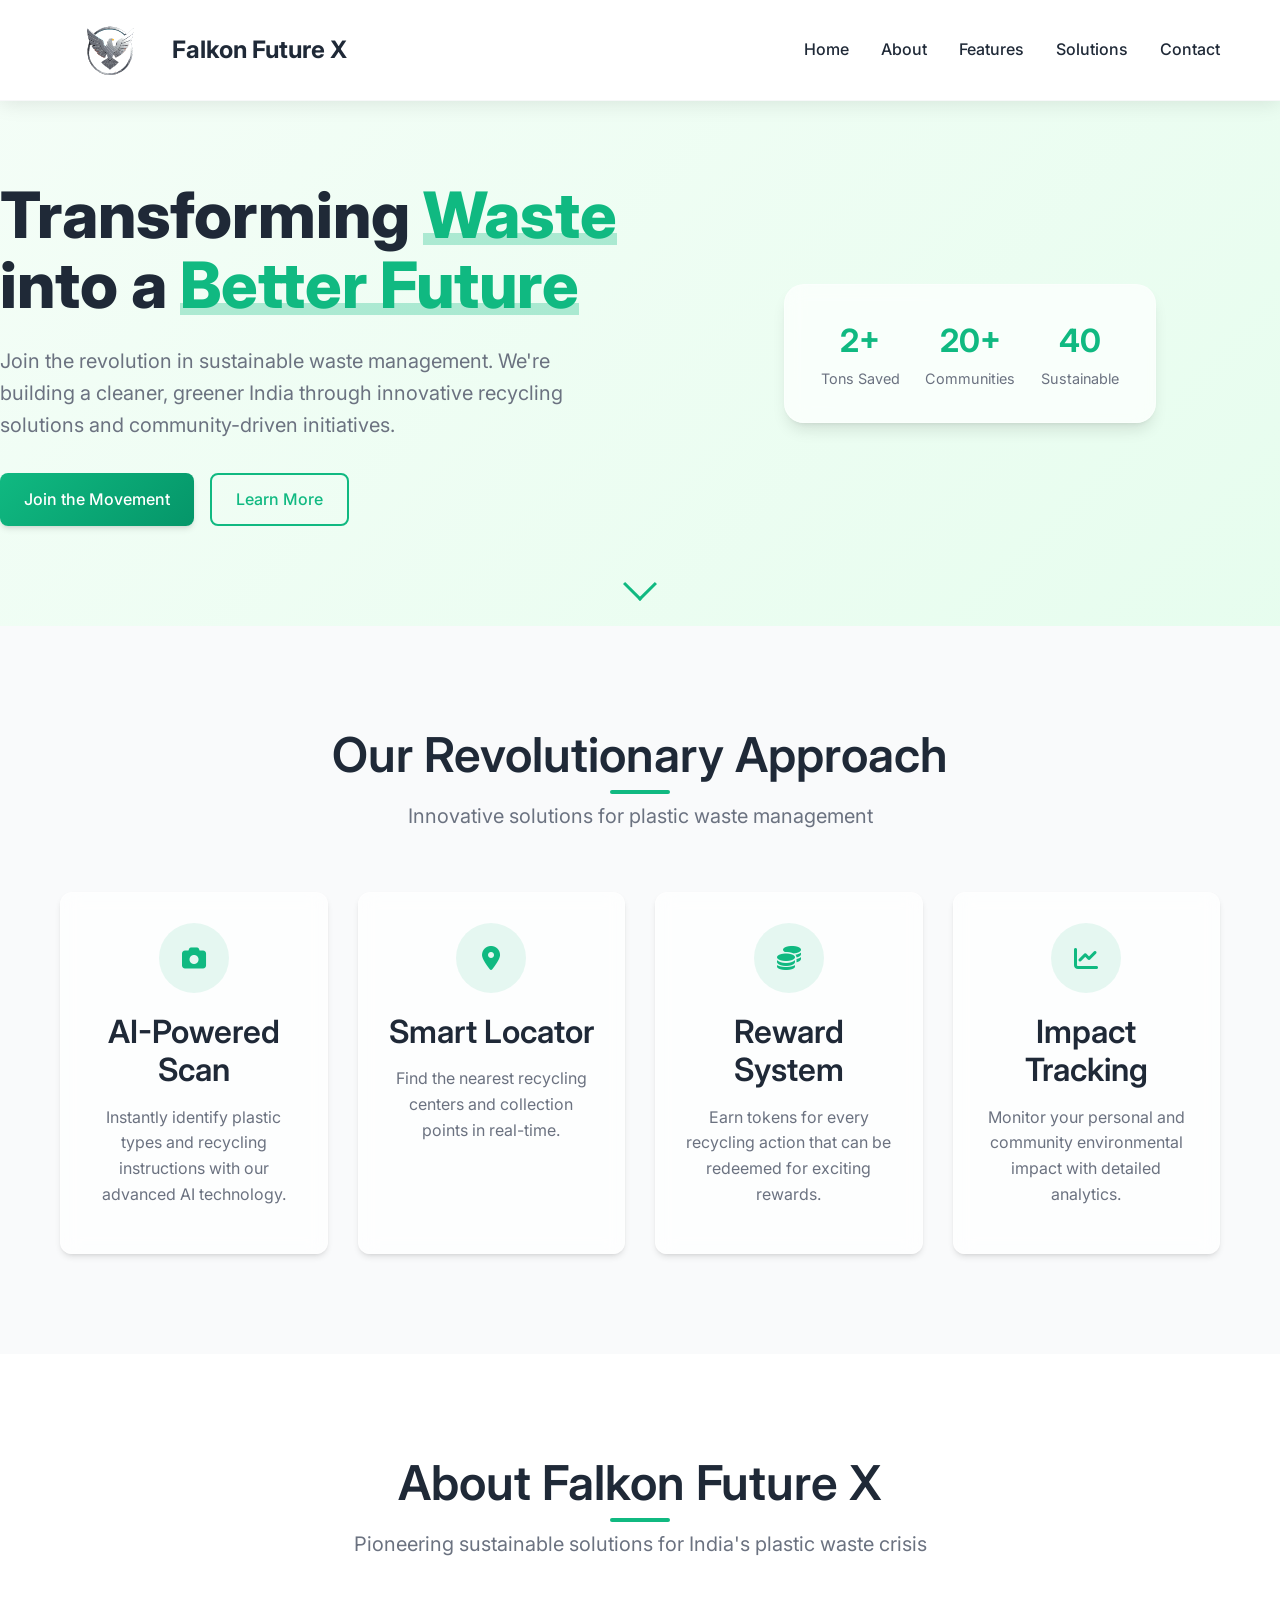
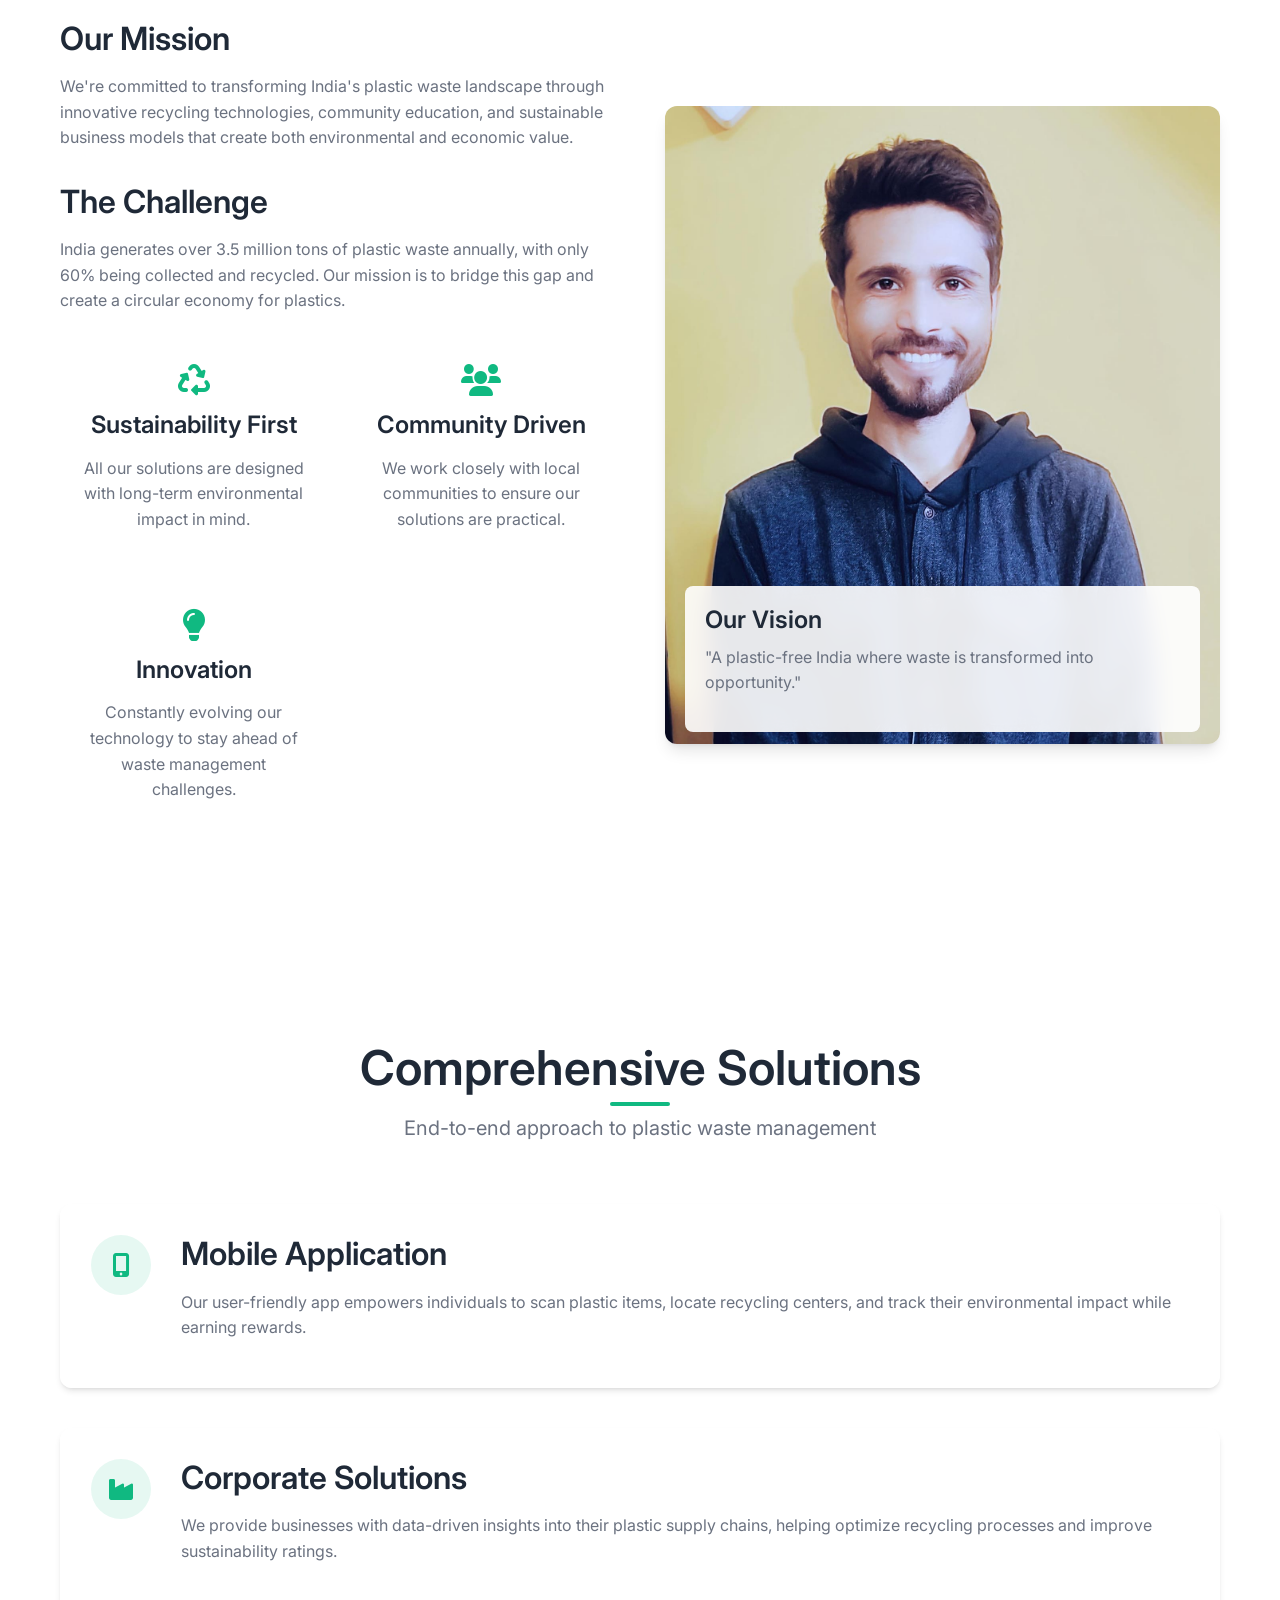
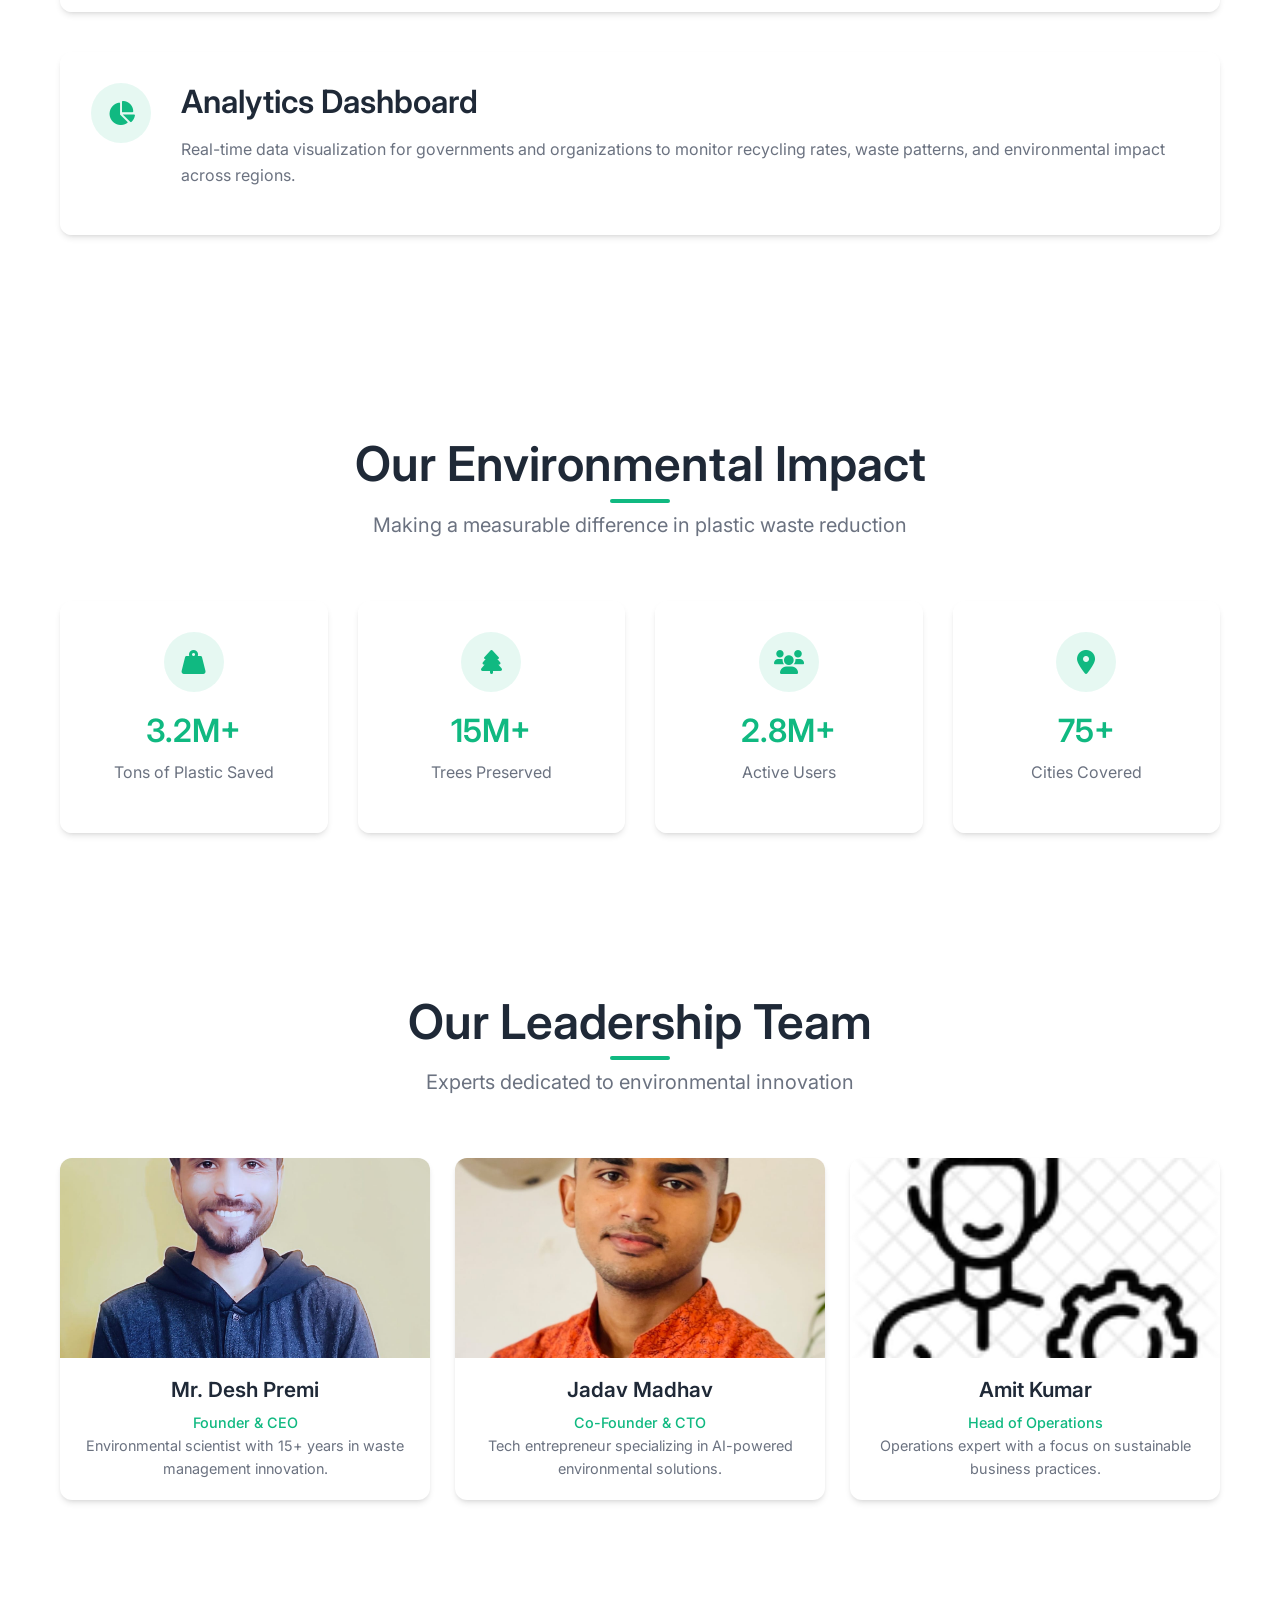
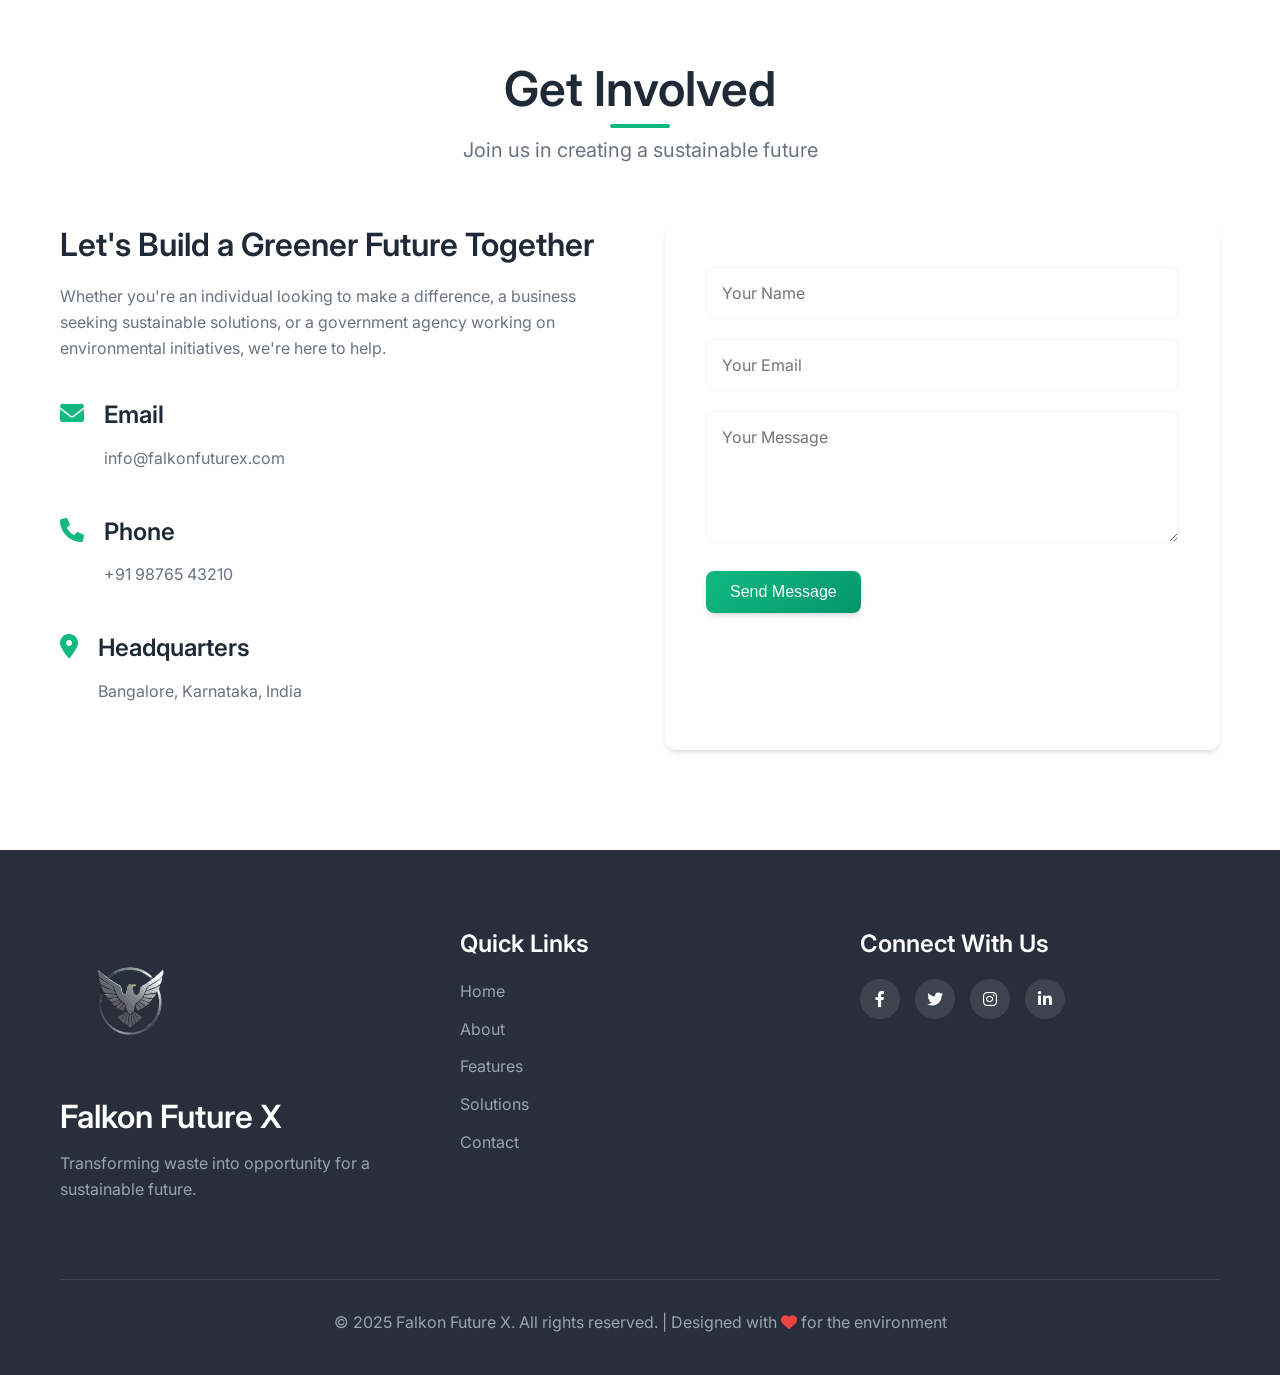
==== commit 0b62edad: "Updated website with responsive design and improved UI/UX" ====
--- a/index.html
+++ b/index.html
@@ -278,7 +278,7 @@
                         <img src="founder.jpg" alt="Founder">
                     </div>
                     <div class="member-info">
-                        <h3>Alex Morgan</h3>
+                        <h3>Mr. Desh Premi</h3>
                         <p class="member-role">Founder & CEO</p>
                         <p>Environmental scientist with 15+ years in waste management innovation.</p>
                     </div>
@@ -289,7 +289,7 @@
                         <img src="co-founder .jpg" alt="Co-Founder">
                     </div>
                     <div class="member-info">
-                        <h3>Jamie Chen</h3>
+                        <h3>Jadav Madhav</h3>
                         <p class="member-role">Co-Founder & CTO</p>
                         <p>Tech entrepreneur specializing in AI-powered environmental solutions.</p>
                     </div>
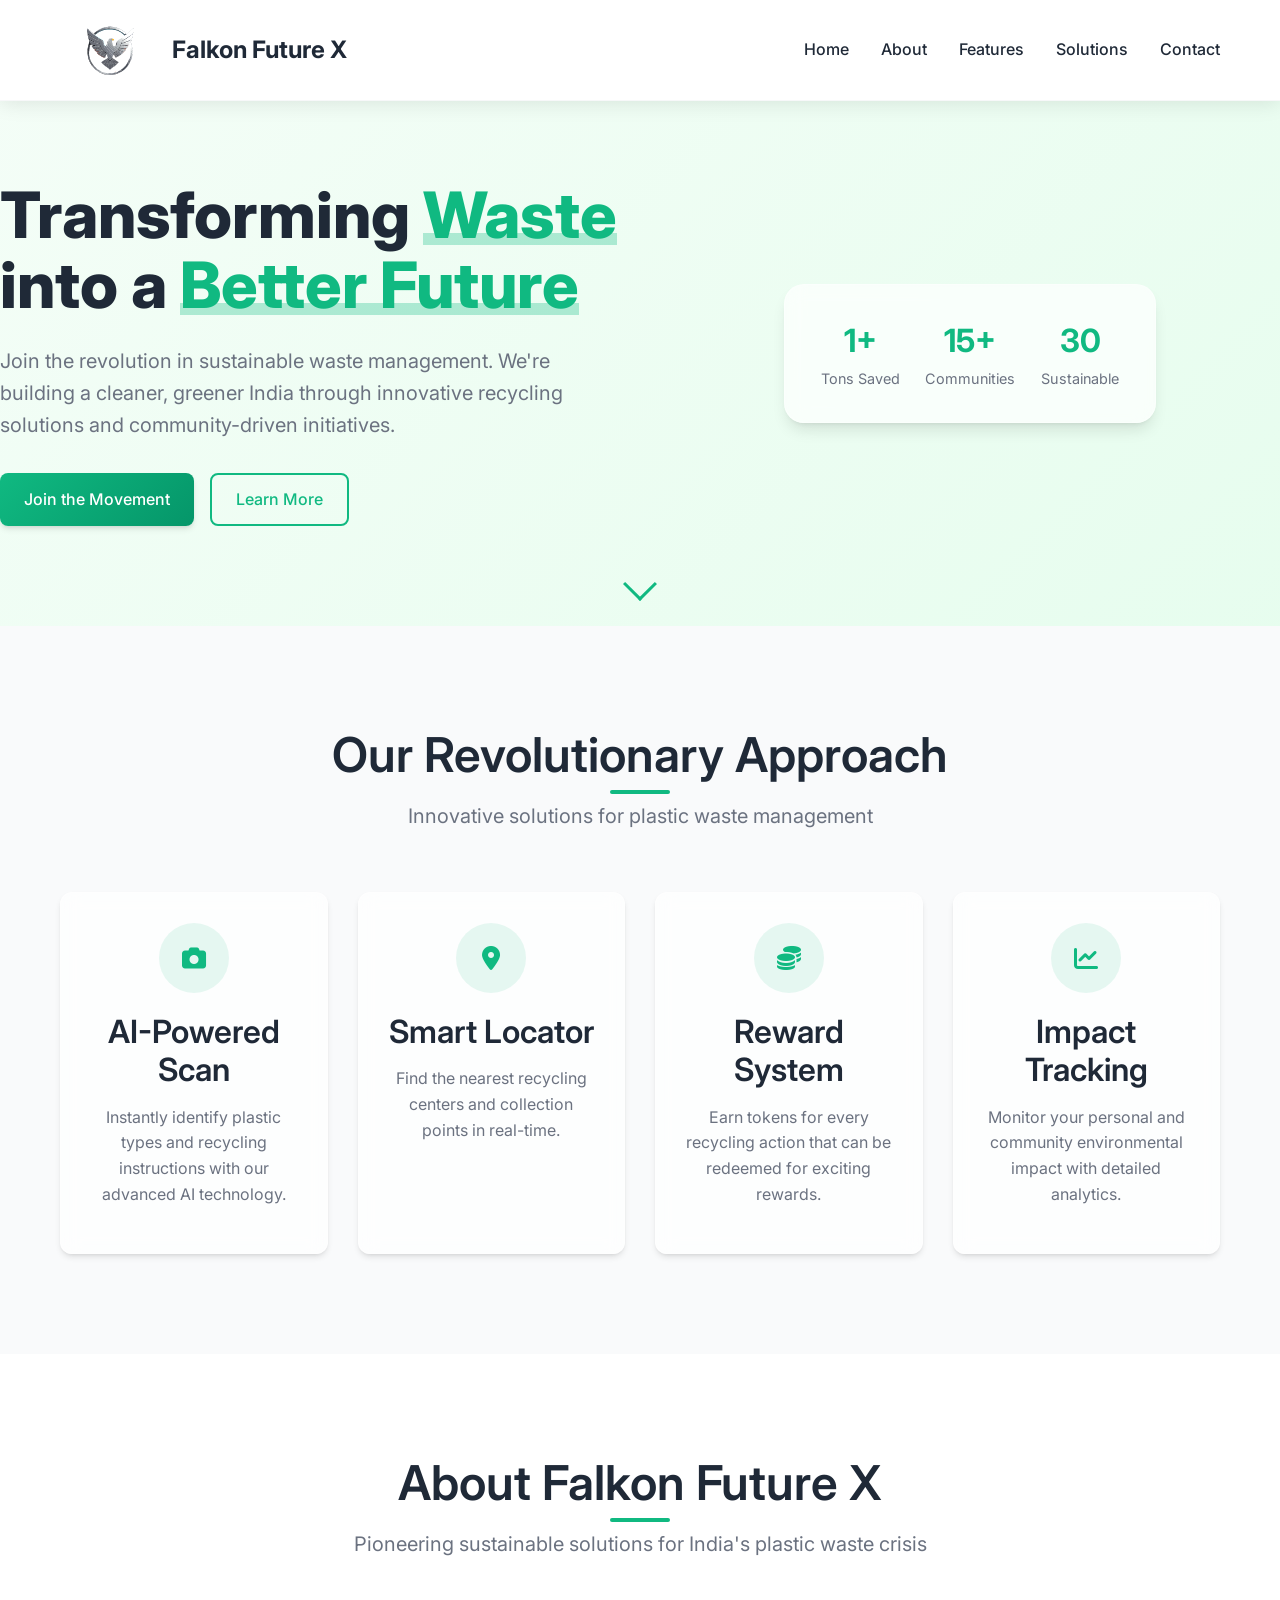
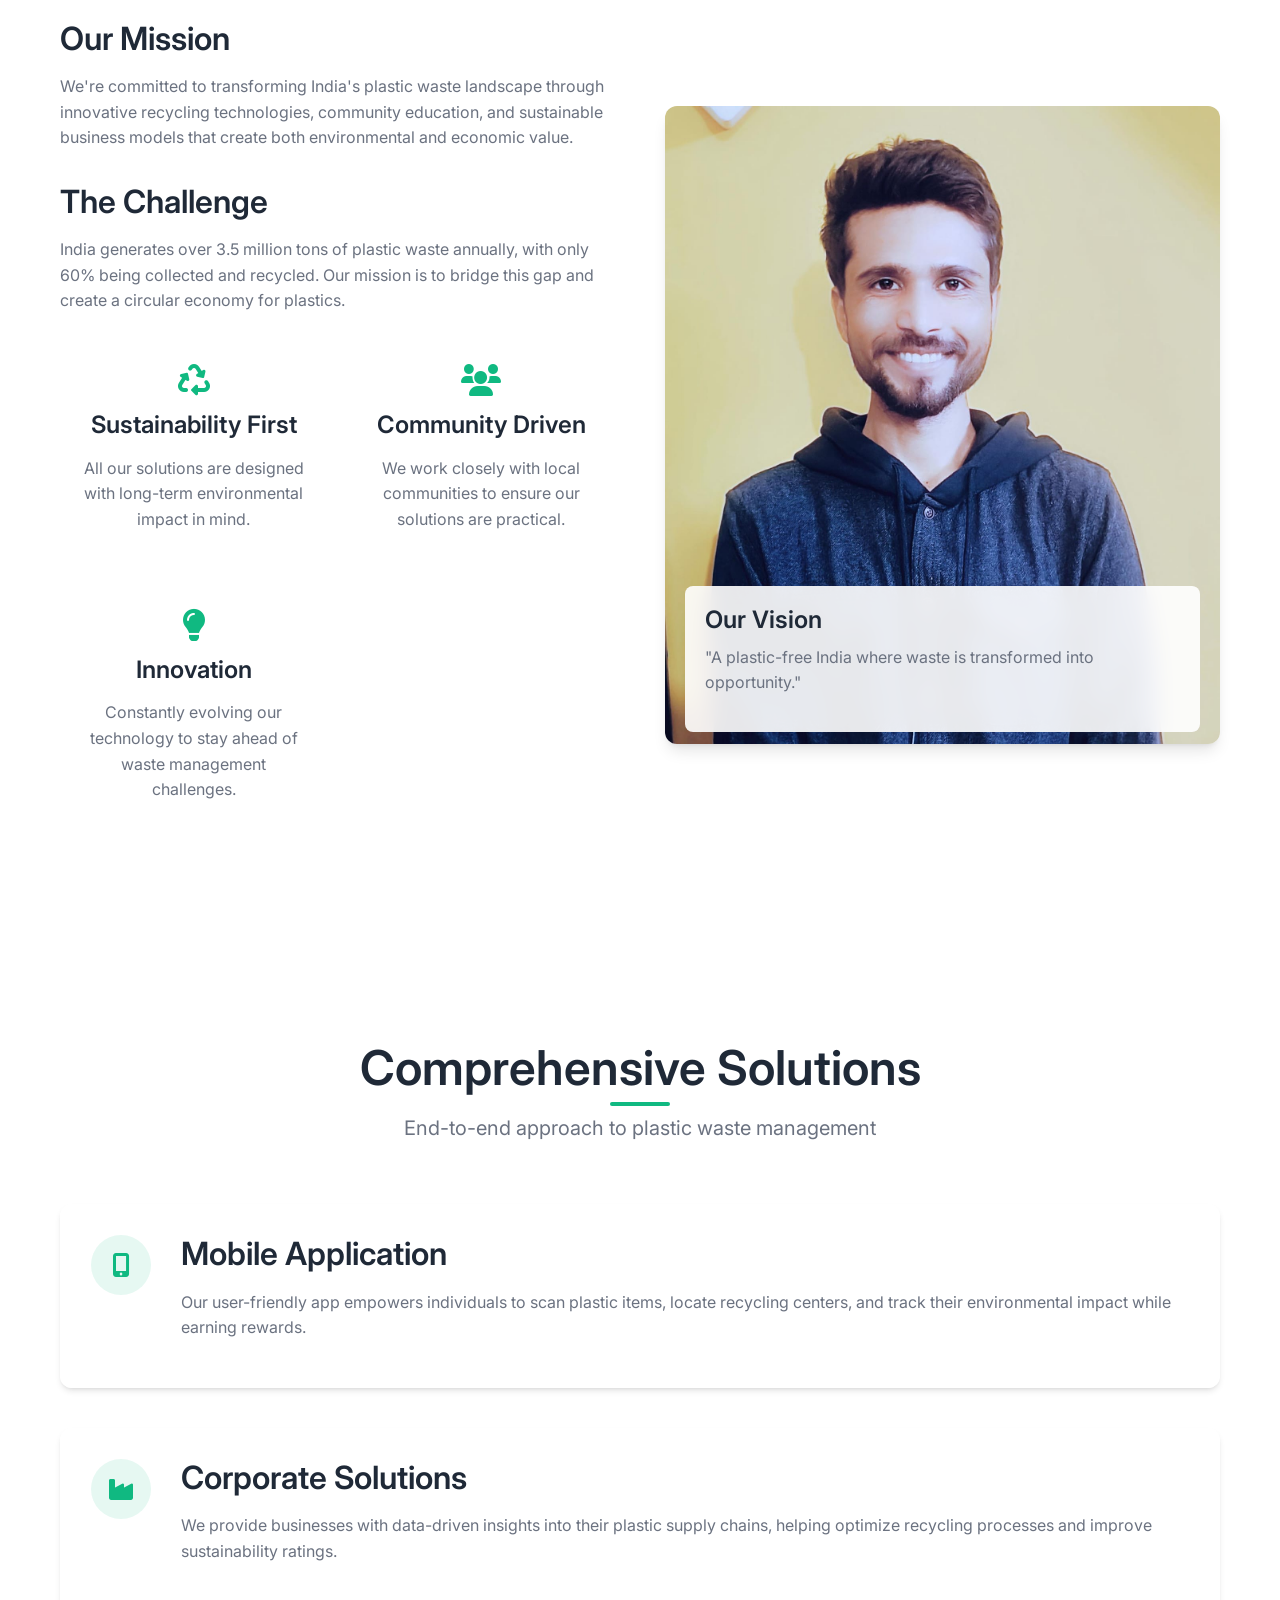
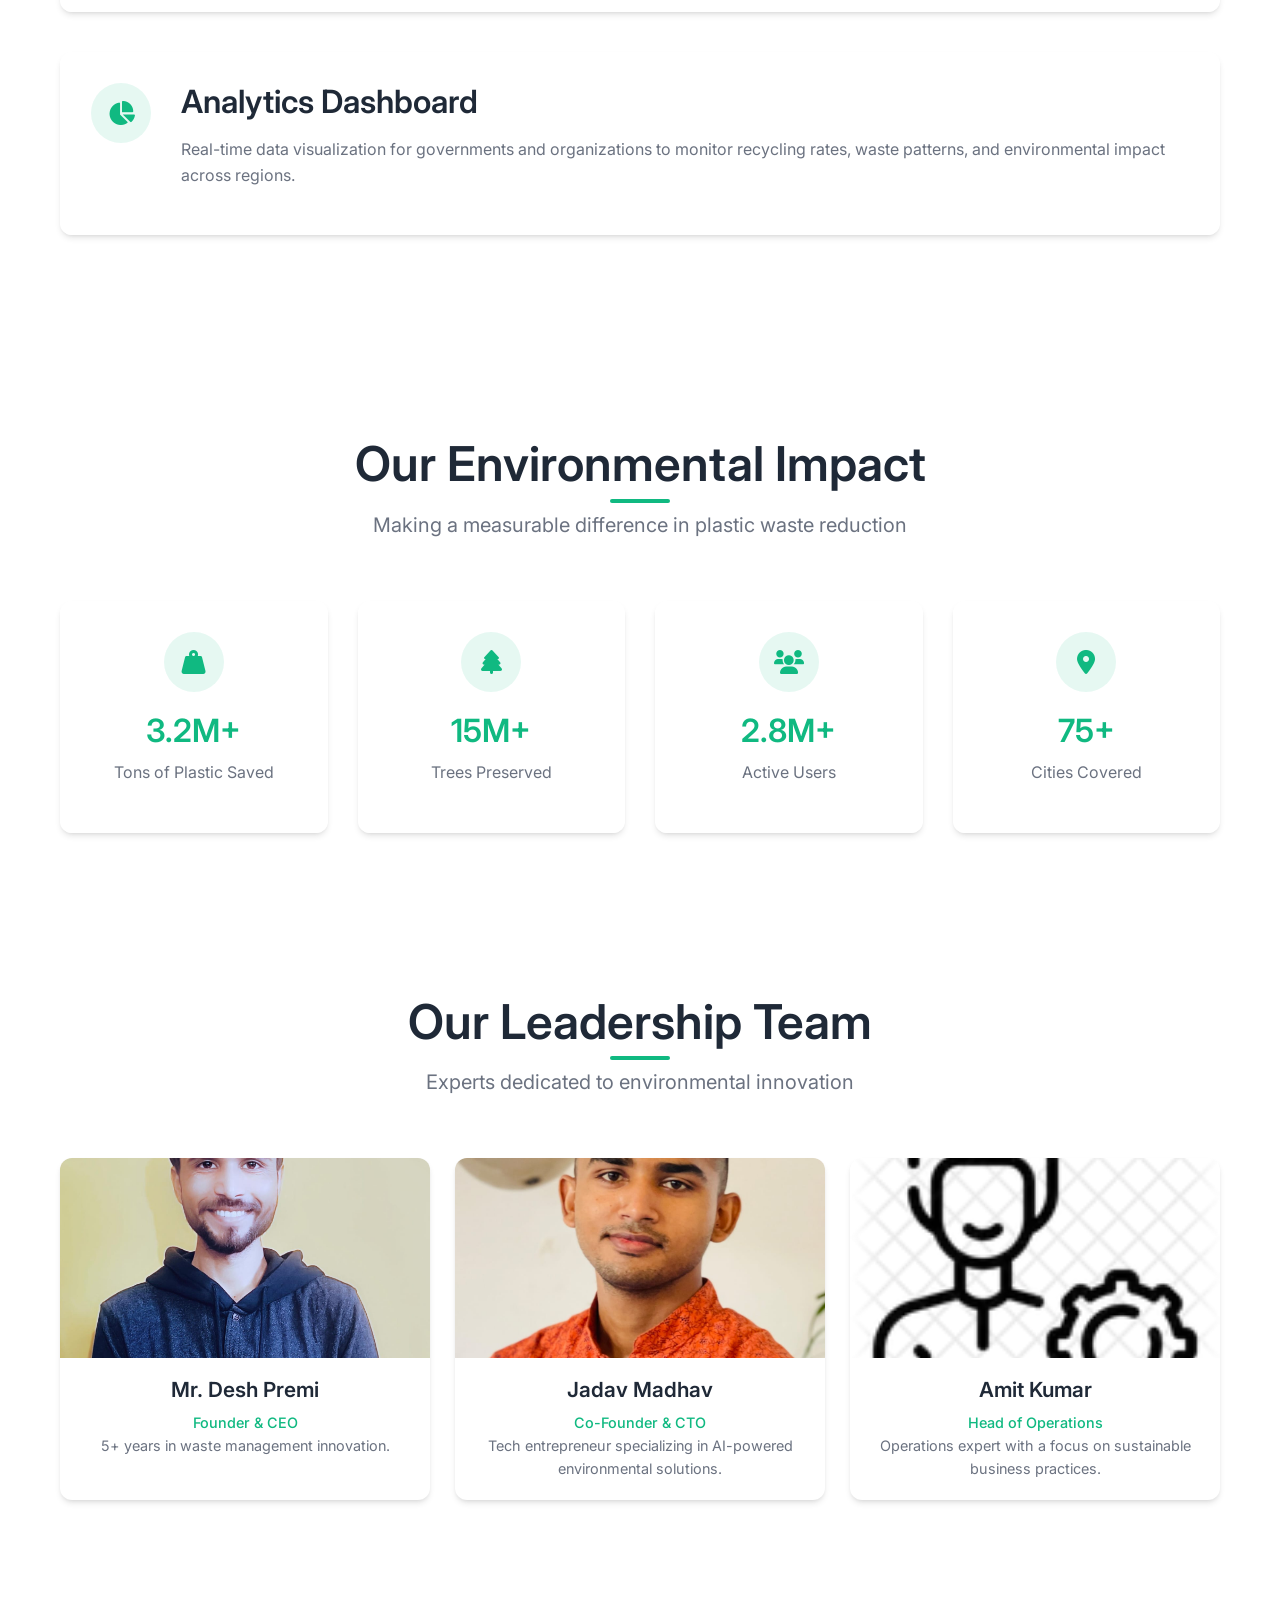
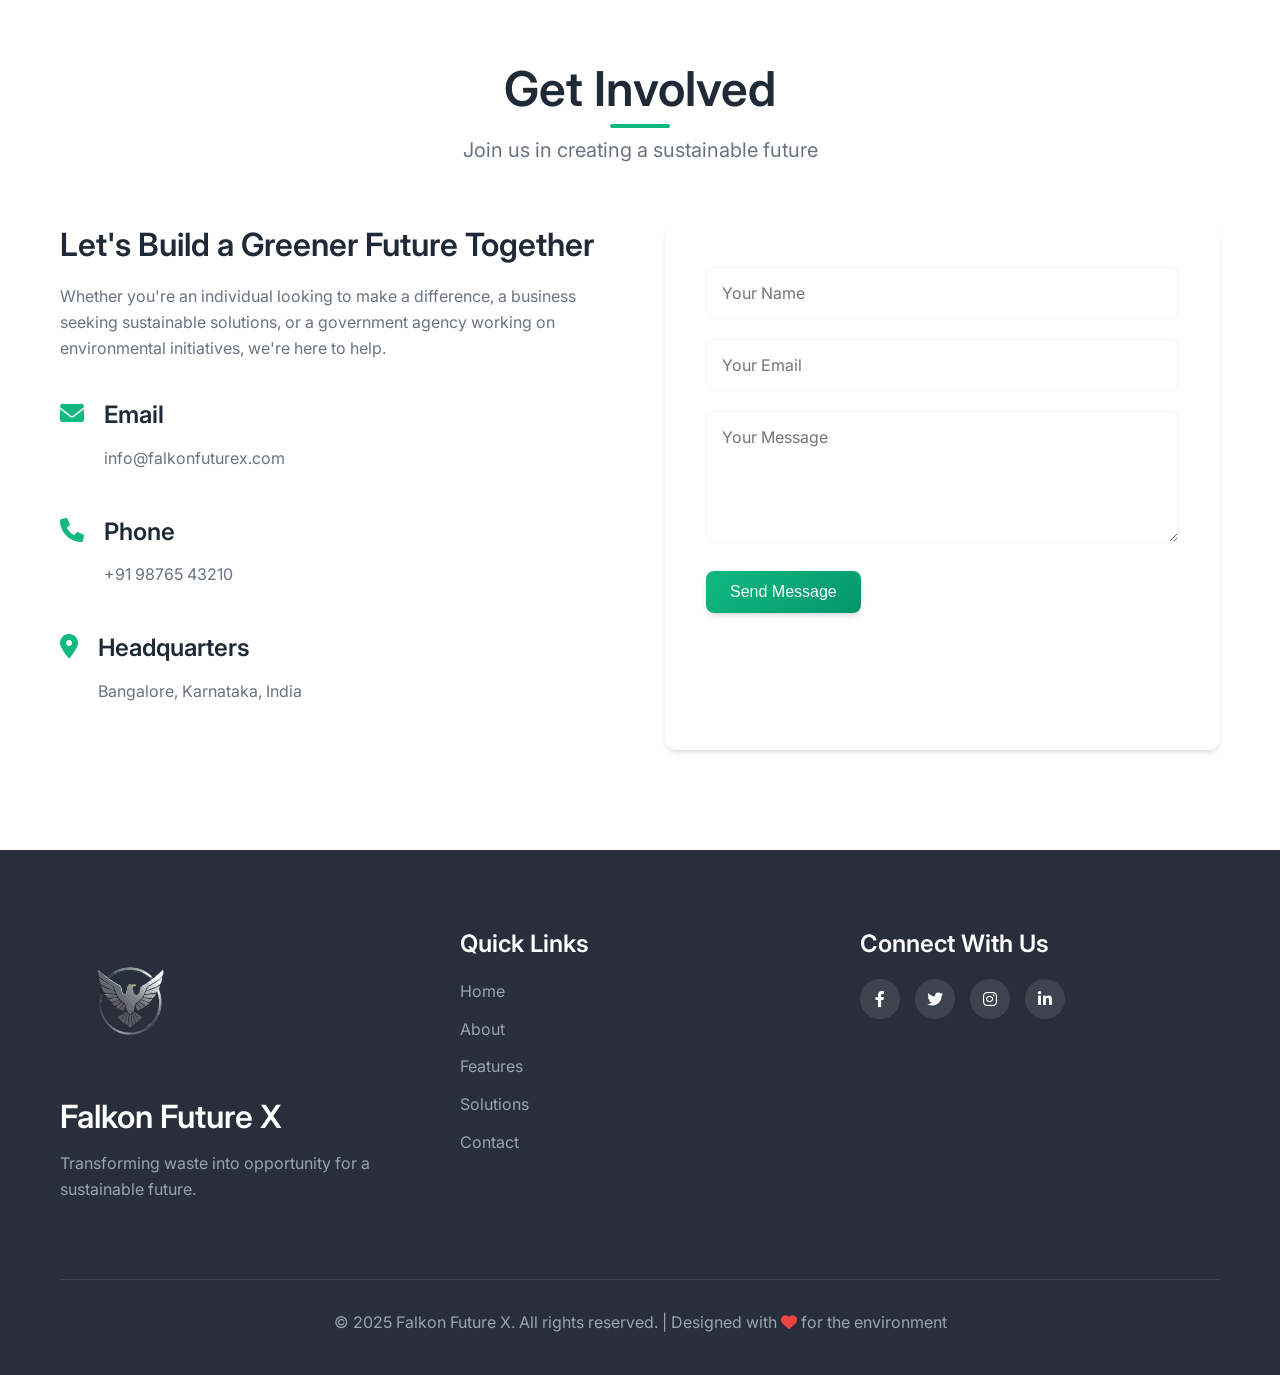
==== commit 0fb4cf73: "fonder" ====
--- a/index.html
+++ b/index.html
@@ -280,7 +280,7 @@
                     <div class="member-info">
                         <h3>Mr. Desh Premi</h3>
                         <p class="member-role">Founder & CEO</p>
-                        <p>Environmental scientist with 15+ years in waste management innovation.</p>
+                        <p> 5+ years in waste management innovation.</p>
                     </div>
                 </div>
                 
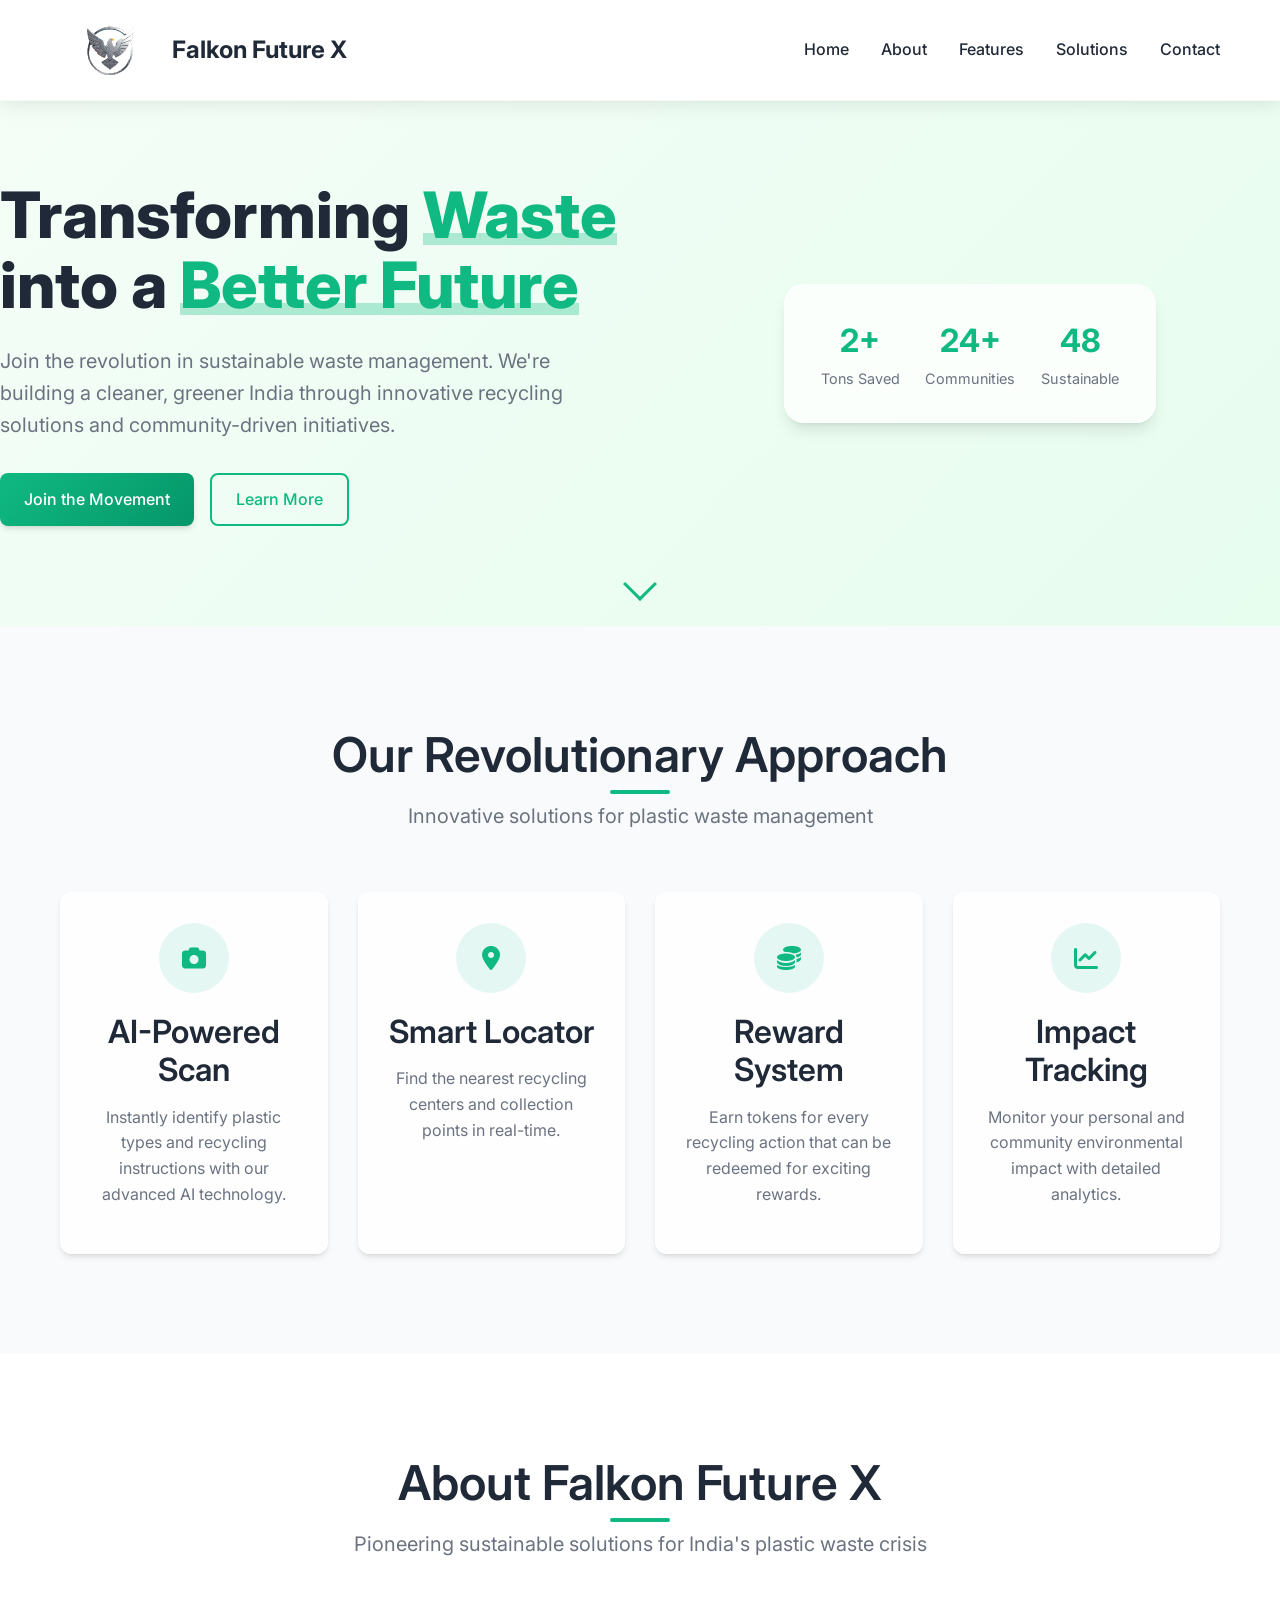
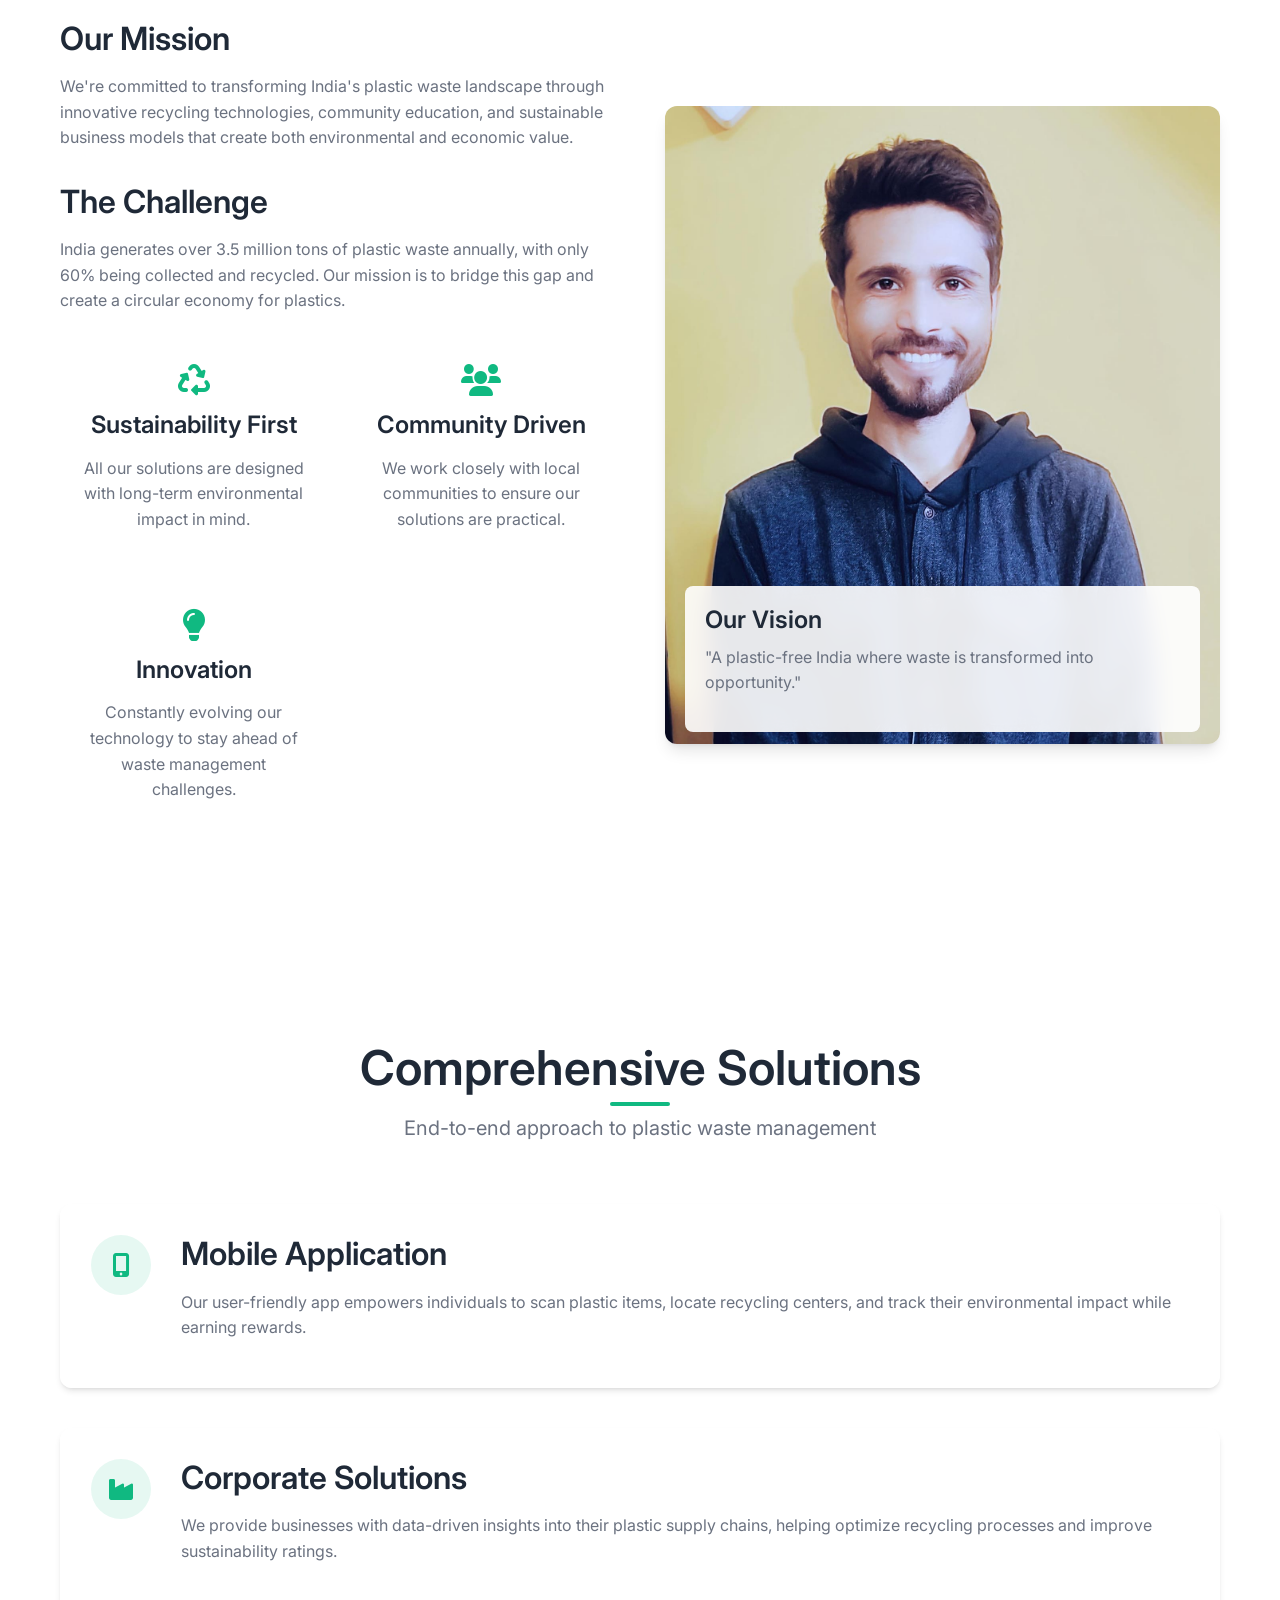
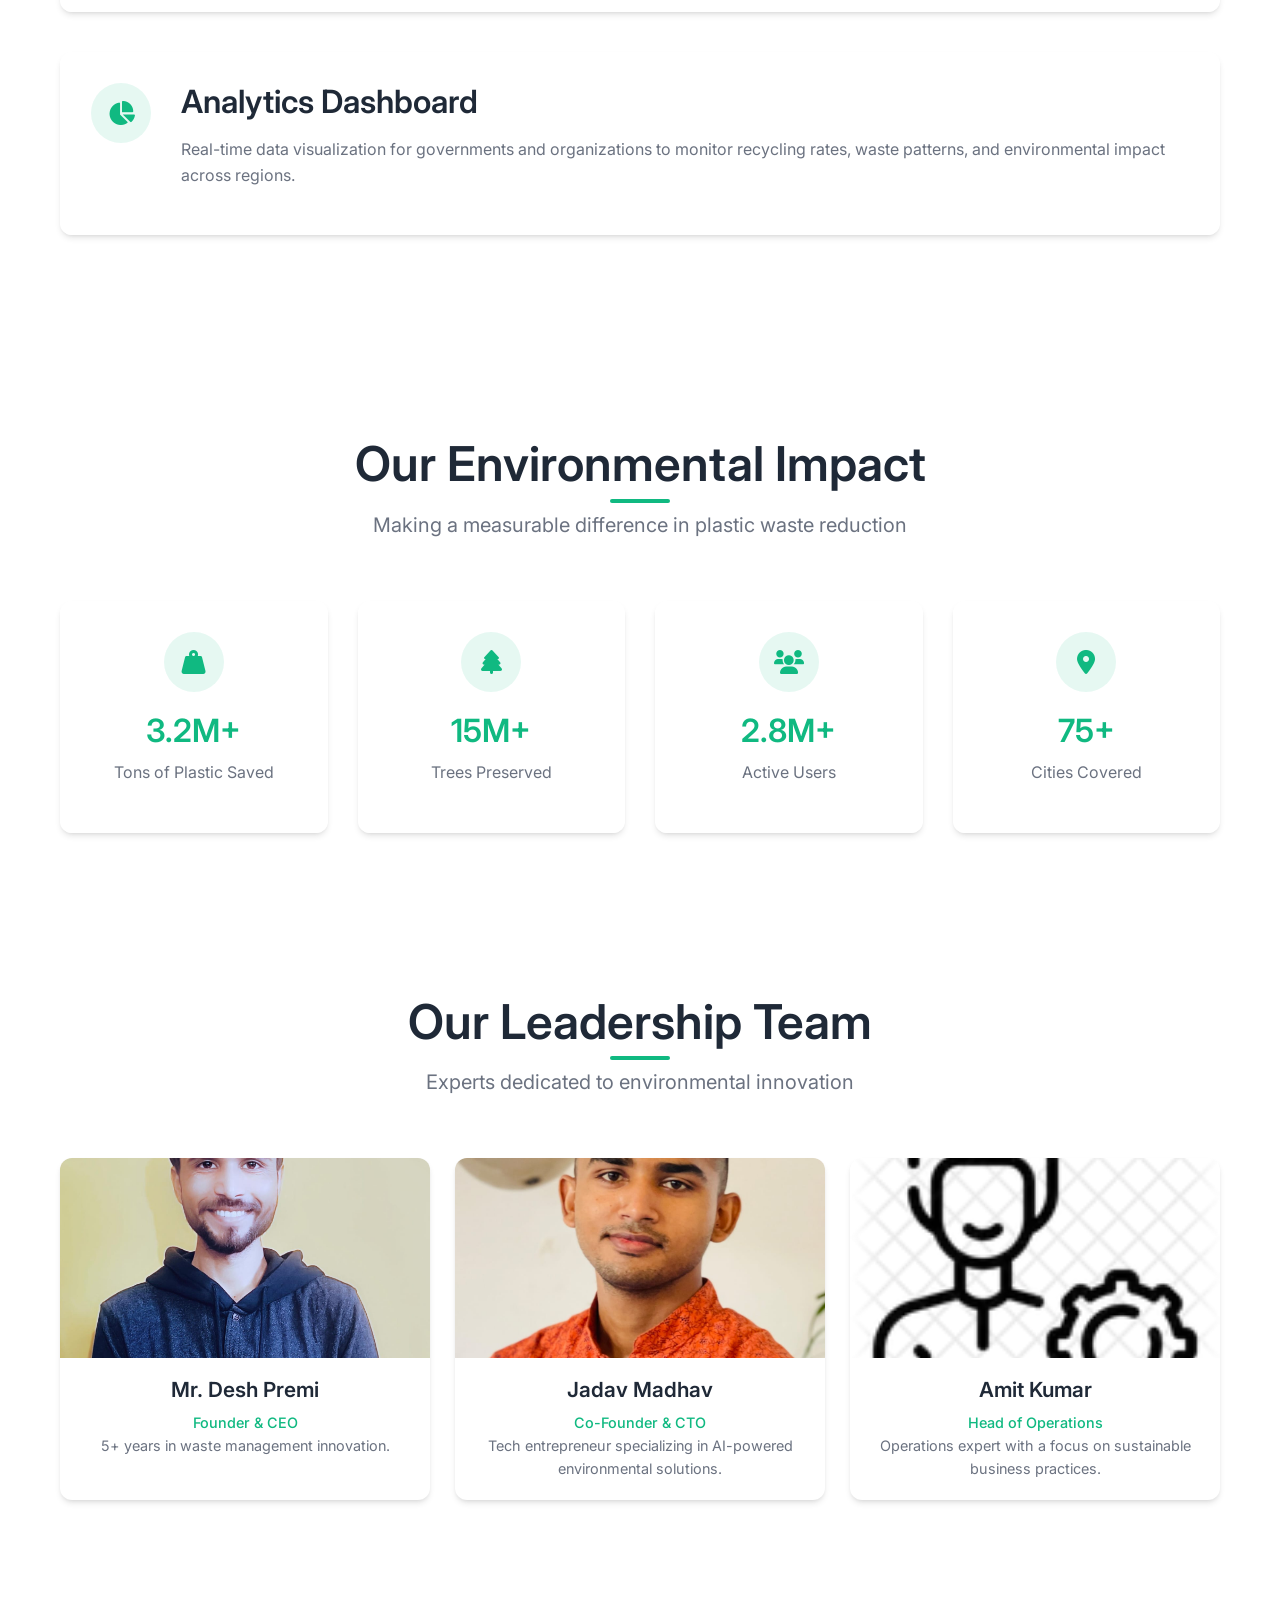
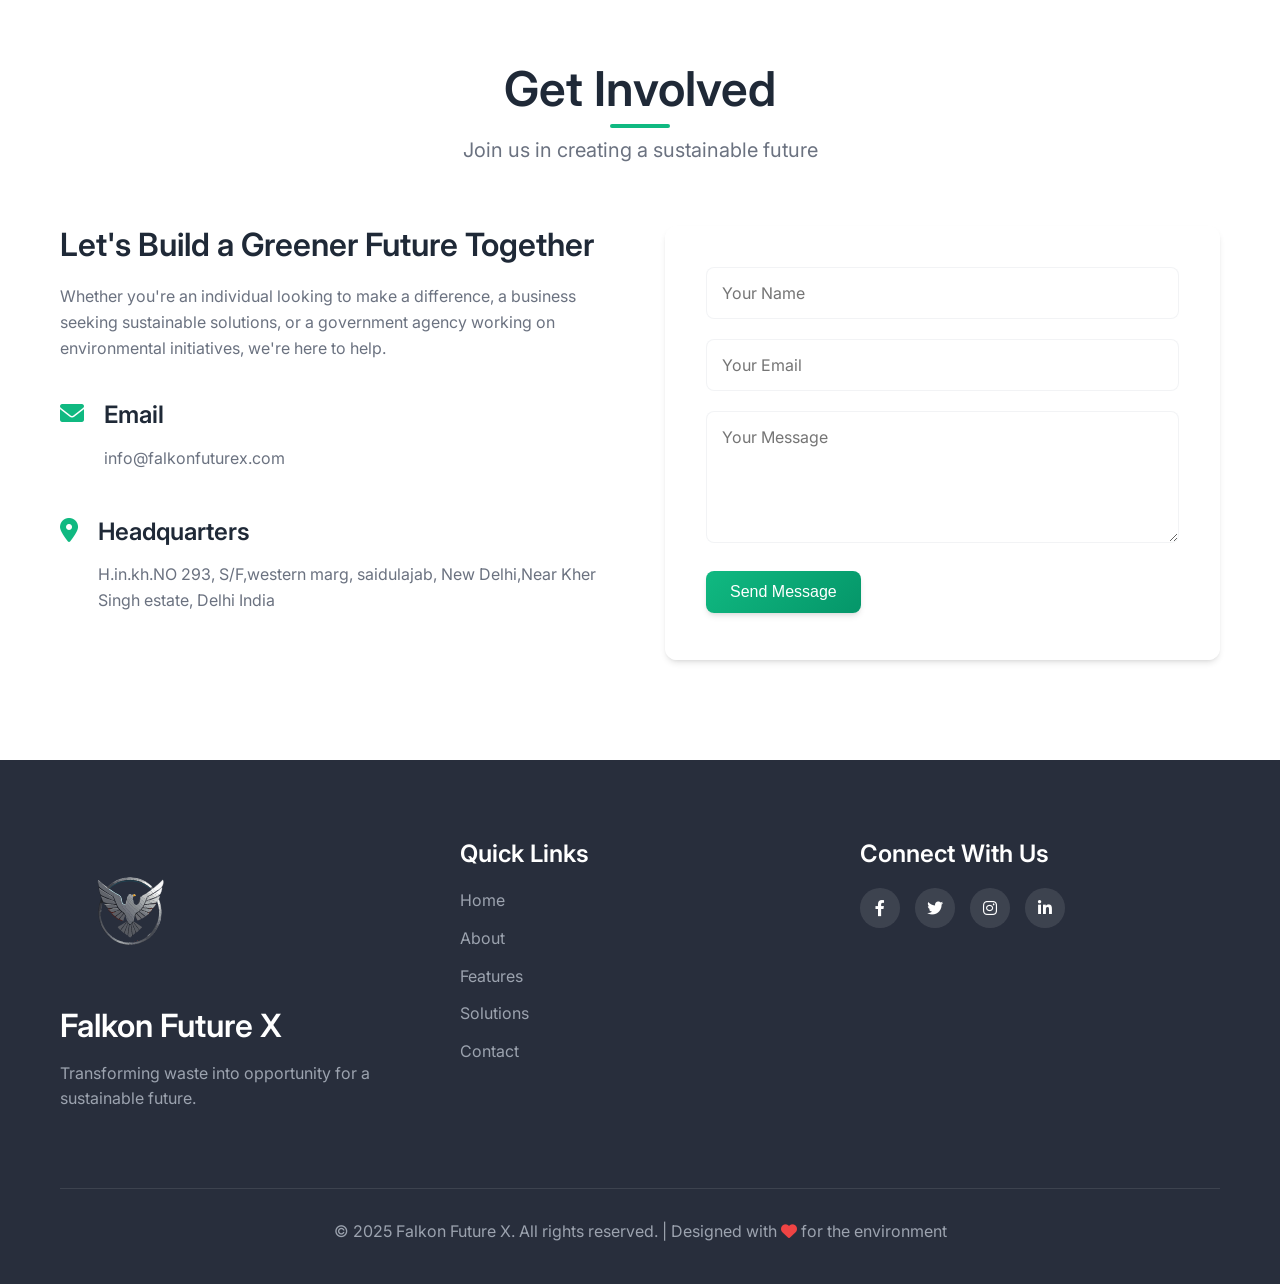
==== commit d284bbce: "address added" ====
--- a/index.html
+++ b/index.html
@@ -331,19 +331,13 @@
                             </div>
                         </div>
                         
-                        <div class="contact-item">
-                            <i class="fas fa-phone"></i>
-                            <div>
-                                <h4>Phone</h4>
-                                <p>+91 98765 43210</p>
-                            </div>
-                        </div>
+
                         
                         <div class="contact-item">
                             <i class="fas fa-map-marker-alt"></i>
                             <div>
                                 <h4>Headquarters</h4>
-                                <p>Bangalore, Karnataka, India</p>
+                                <p>H.in.kh.NO 293, S/F,western marg, saidulajab, New Delhi,Near Kher Singh estate, Delhi India</p>
                             </div>
                         </div>
                     </div>
--- a/styles.css
+++ b/styles.css
@@ -119,12 +119,12 @@
     top: 0;
     width: 100%;
     background: rgba(255, 255, 255, 0.85);
-    backdrop-filter: blur(15px);
-    -webkit-backdrop-filter: blur(15px);
+    backdrop-filter: blur(12px);
+    -webkit-backdrop-filter: blur(12px);
     z-index: 1000;
     transition: var(--transition);
     border-bottom: 1px solid rgba(229, 231, 235, 0.3);
-    box-shadow: 0 2px 20px rgba(0, 0, 0, 0.1);
+    box-shadow: 0 4px 30px rgba(0, 0, 0, 0.1);
 }
 
 .nav-container {
@@ -269,13 +269,14 @@
     display: grid;
     grid-template-columns: repeat(3, 1fr);
     gap: 20px;
-    background: rgba(255, 255, 255, 0.7);
+    background: rgba(255, 255, 255, 0.75);
     padding: 30px;
     border-radius: var(--border-radius-xl);
     box-shadow: var(--shadow-lg);
-    backdrop-filter: blur(10px);
-    -webkit-backdrop-filter: blur(10px);
-    border: 1px solid rgba(255, 255, 255, 0.3);
+    backdrop-filter: blur(15px);
+    -webkit-backdrop-filter: blur(15px);
+    border: 1px solid rgba(255, 255, 255, 0.5);
+    border-top: 1px solid rgba(255, 255, 255, 0.8);
 }
 
 .stat-item {
@@ -366,15 +367,16 @@
 }
 
 .feature-card {
-    background: rgba(255, 255, 255, 0.7);
+    background: rgba(255, 255, 255, 0.8);
     border-radius: var(--border-radius-lg);
     padding: 30px;
     box-shadow: var(--shadow-md);
     transition: var(--transition);
     text-align: center;
-    backdrop-filter: blur(10px);
-    -webkit-backdrop-filter: blur(10px);
-    border: 1px solid rgba(255, 255, 255, 0.3);
+    backdrop-filter: blur(12px);
+    -webkit-backdrop-filter: blur(12px);
+    border: 1px solid rgba(255, 255, 255, 0.5);
+    border-top: 1px solid rgba(255, 255, 255, 0.8);
 }
 
 .feature-card:hover {
@@ -766,8 +768,8 @@
     }
     
     .nav-logo-img {
-        width: 70px;
-        height: 70px;
+        width: 100px;
+        height: 100px;
     }
     
     .hero {
